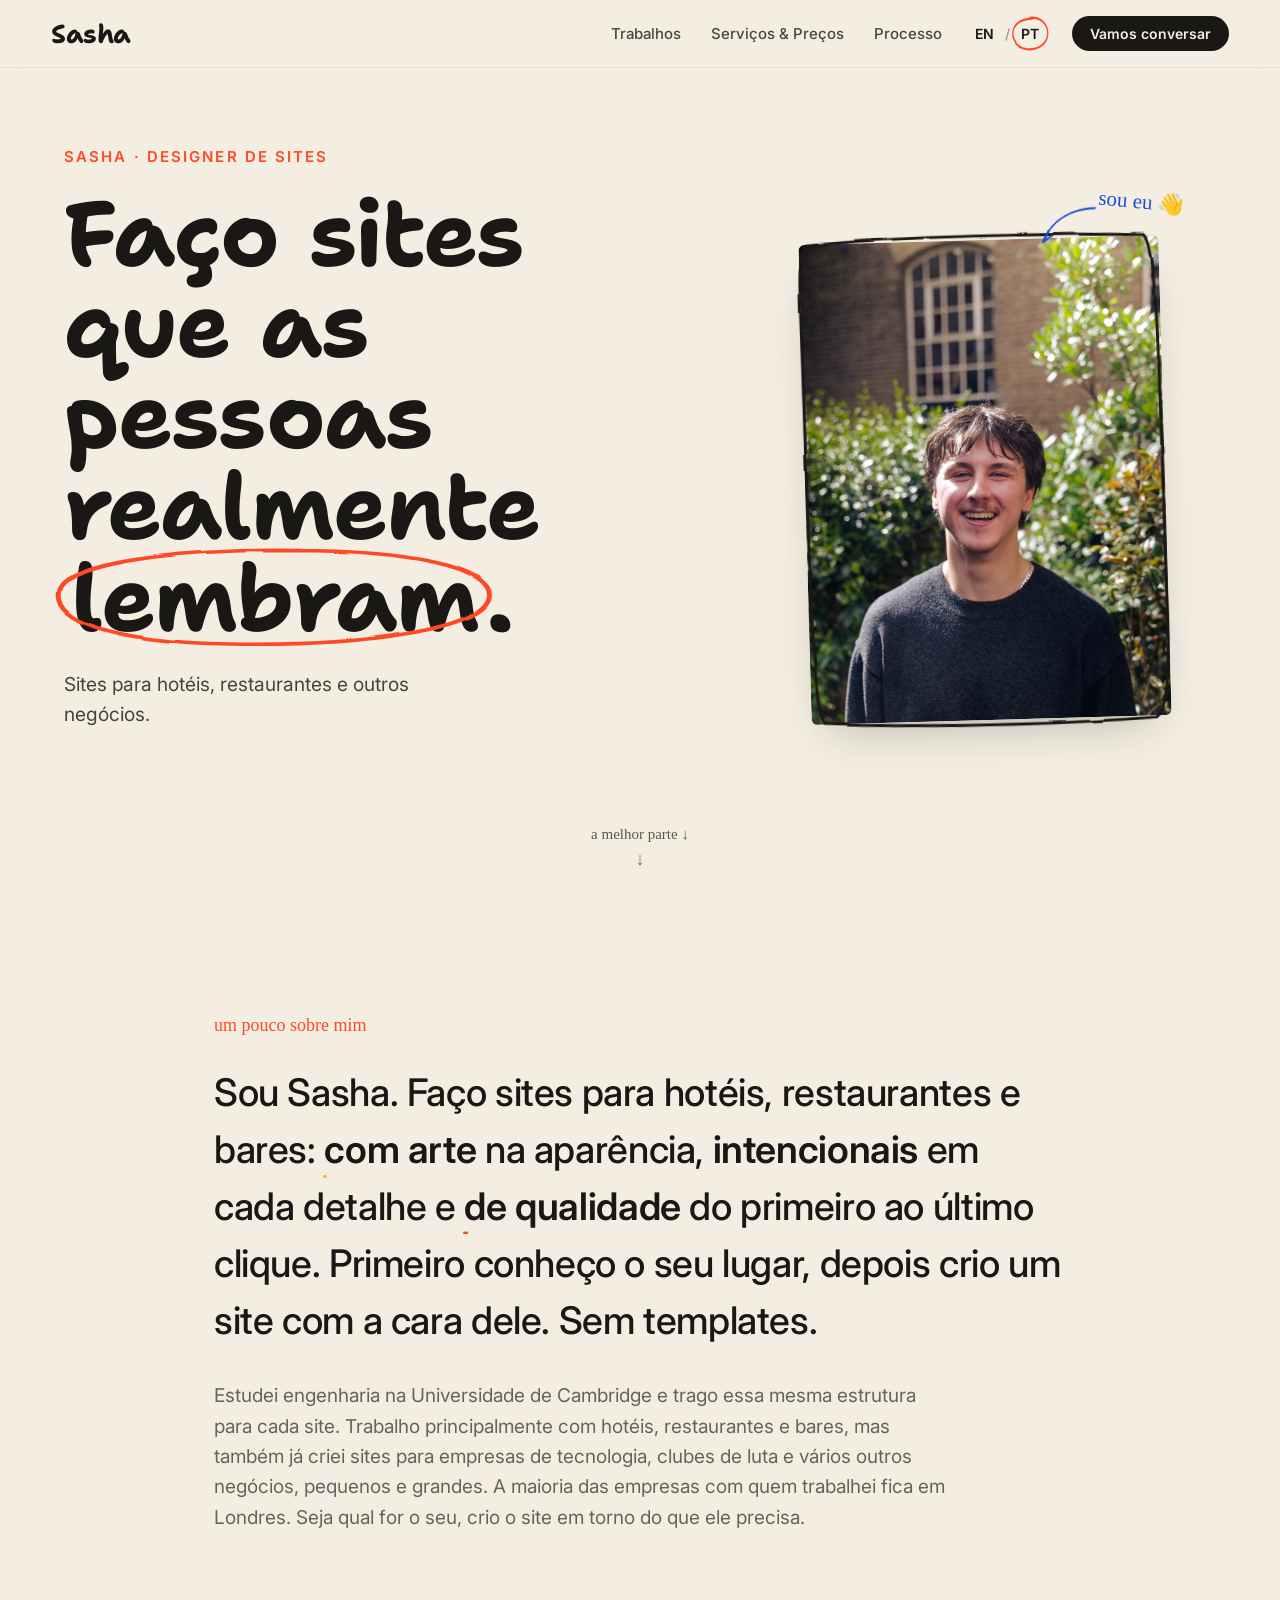
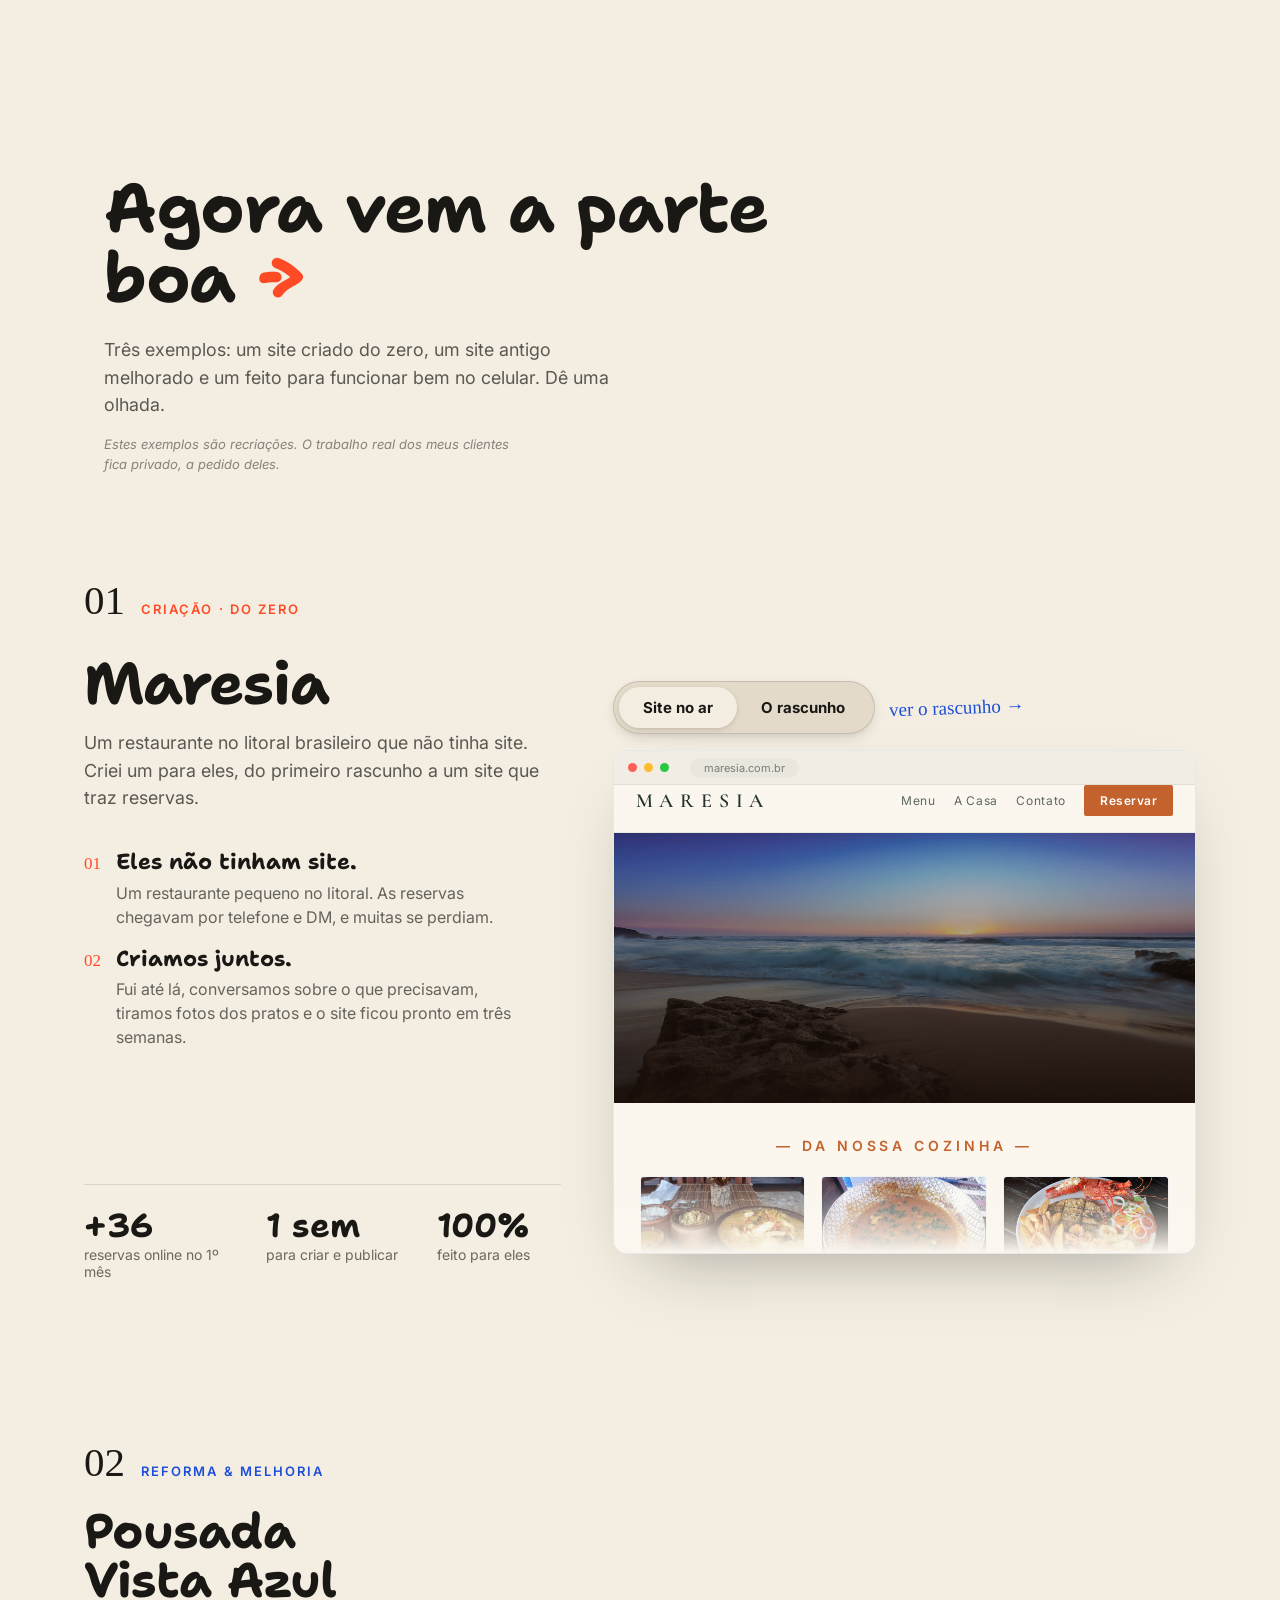
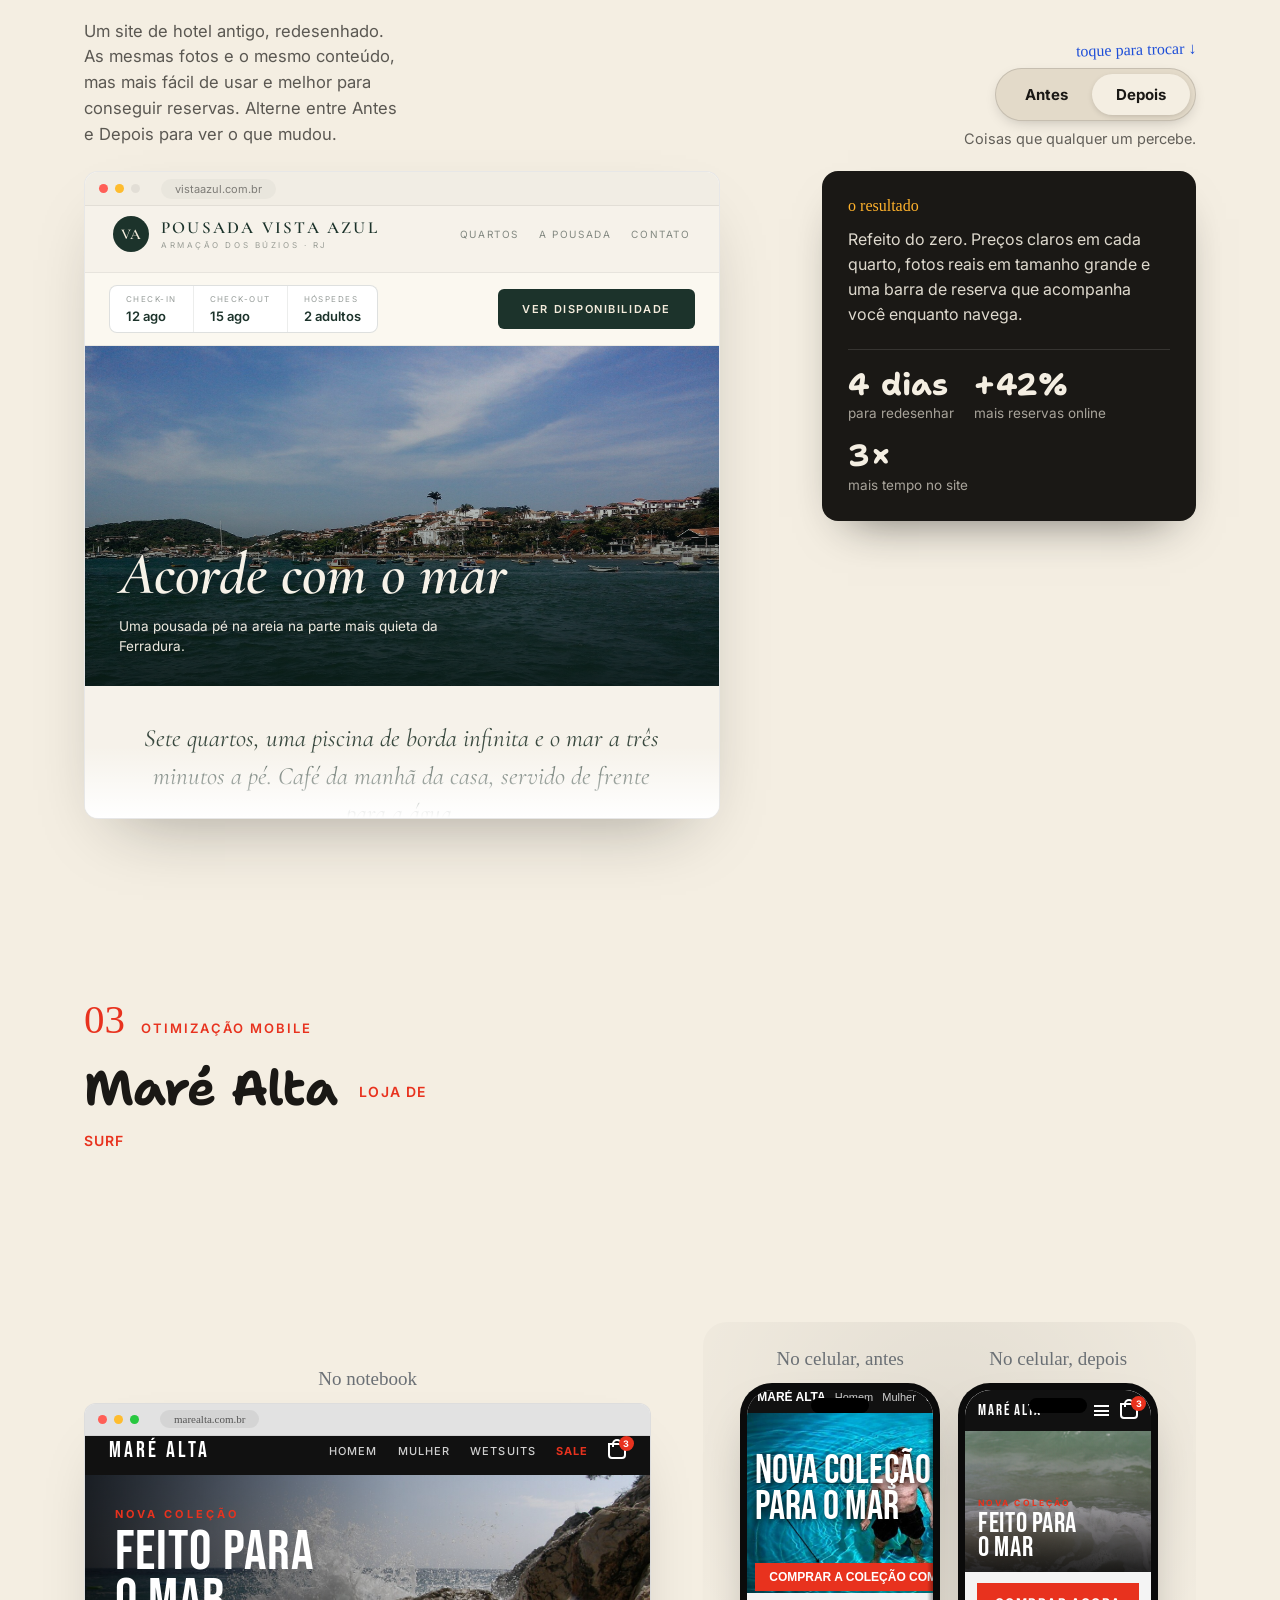
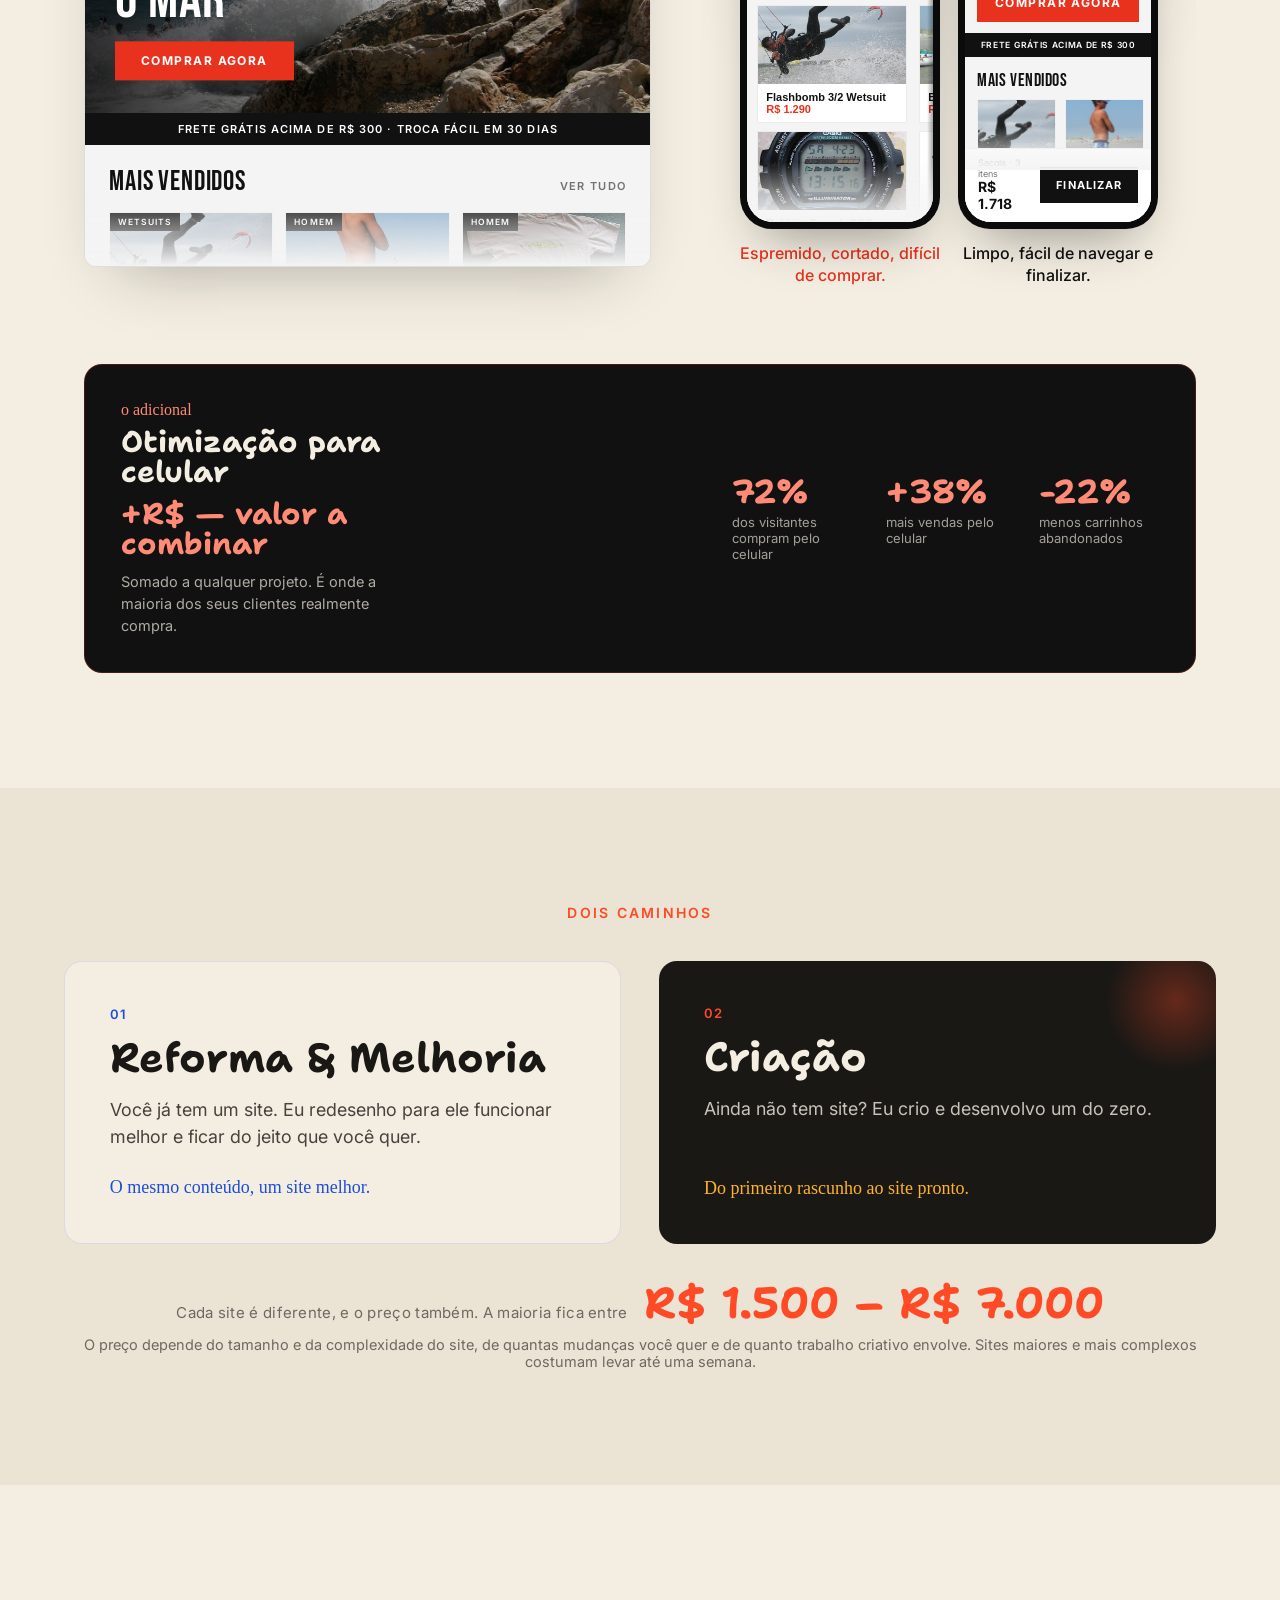
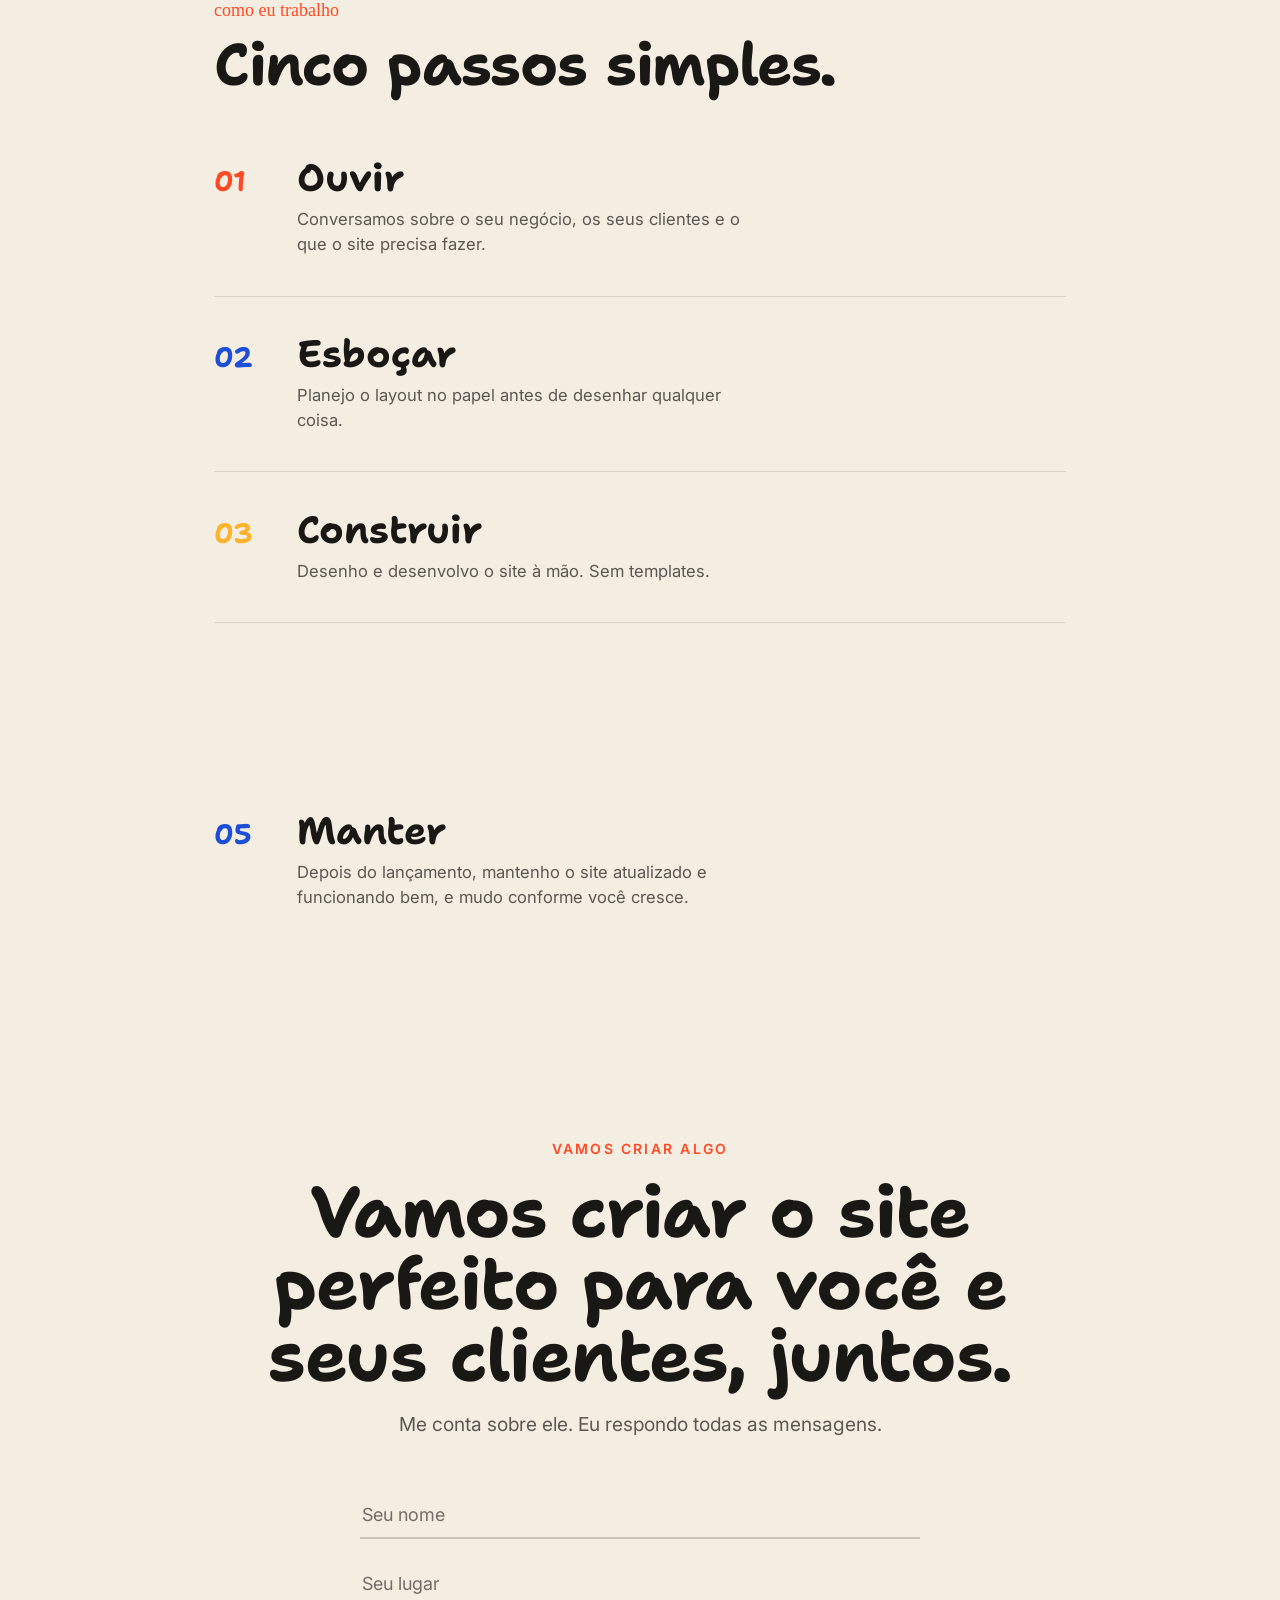
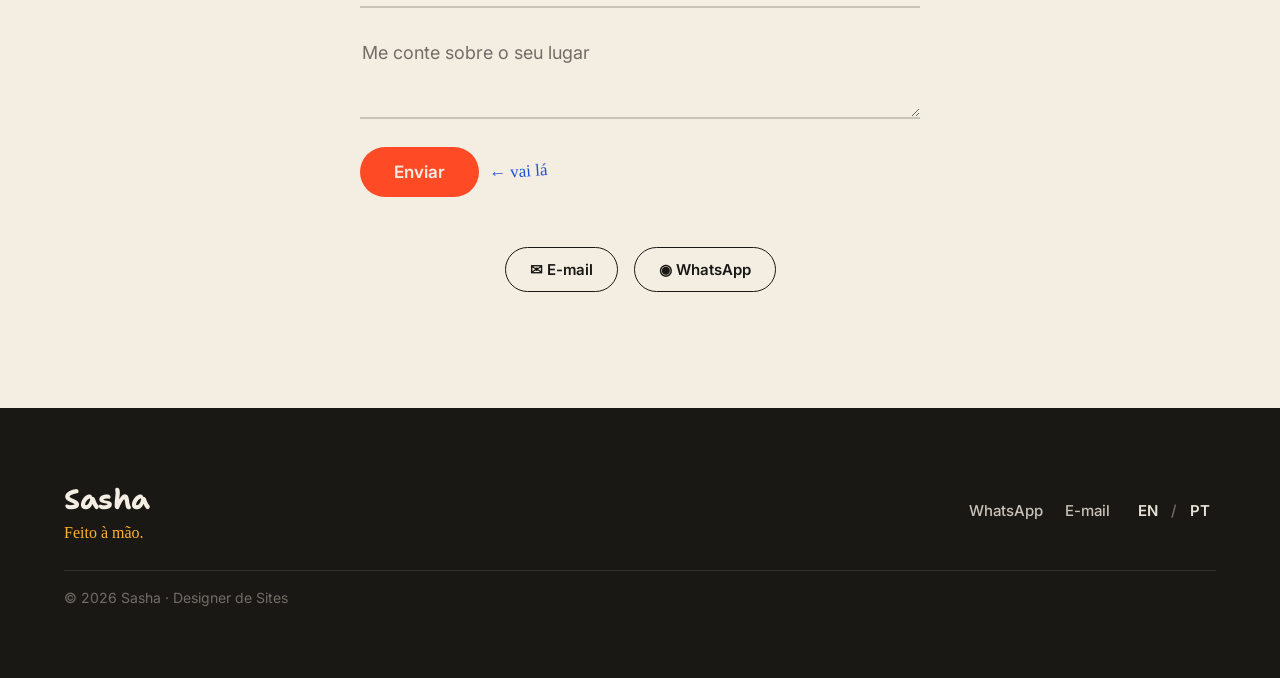
==== site/index.html @ b297043a "Add the scroll-cue pill + nudge to the surf (Maré Alta) example The first two case studies signal "t" ====
<!DOCTYPE html>
<html lang="pt">
<head>
<meta charset="utf-8">
<meta name="viewport" content="width=device-width, initial-scale=1">
<title>Sasha — Designer de Sites</title>
<meta name="description" content="Sasha builds memorable, handcrafted websites for hotels, restaurants, bars and other businesses. Bilingual EN / PT-BR.">
<meta property="og:title" content="Sasha — Website Designer">
<meta property="og:description" content="Memorable, handcrafted websites for hotels, restaurants and bars.">
<meta property="og:type" content="website">
<meta name="theme-color" content="#F4EEE2">
<link rel="icon" href="favicon.svg" type="image/svg+xml">
<link rel="preconnect" href="https://fonts.googleapis.com">
<link rel="preconnect" href="https://fonts.gstatic.com" crossorigin="">
<link href="https://fonts.googleapis.com/css2?family=Shantell+Sans:ital,wght@0,300..800;1,300..800&amp;family=Permanent+Marker&amp;family=Cormorant+Garamond:ital,wght@0,400;0,500;0,600;0,700;1,400;1,600&amp;family=Bebas+Neue&amp;family=Inter:wght@400;500;600;700&amp;display=swap" rel="stylesheet">
<link href="https://api.fontshare.com/v2/css?f[]=general-sans@400,500,600,700&amp;display=swap" rel="stylesheet">
<link rel="stylesheet" href="assets/css/style.css">
<!-- If JS is unavailable, reveal-on-scroll elements would stay invisible; show them. -->
<noscript><style>[data-reveal],[data-areveal]{opacity:1 !important;transform:none !important}</style></noscript>
</head>
<body>

<!-- Marker-texture SVG filters used by the hand-drawn ink strokes -->
<svg width="0" height="0" style="position:absolute;pointer-events:none" aria-hidden="true"><defs>
  <filter id="marker" x="-20%" y="-20%" width="140%" height="140%"><feTurbulence type="fractalNoise" baseFrequency="0.018 0.03" numOctaves="2" seed="7" result="n"></feTurbulence><feDisplacementMap in="SourceGraphic" in2="n" scale="3.2" xChannelSelector="R" yChannelSelector="G"></feDisplacementMap></filter>
  <filter id="marker2" x="-30%" y="-30%" width="160%" height="160%"><feTurbulence type="fractalNoise" baseFrequency="0.03 0.05" numOctaves="2" seed="3" result="n"></feTurbulence><feDisplacementMap in="SourceGraphic" in2="n" scale="2.2"></feDisplacementMap></filter>
</defs></svg>

<!-- Cursor ink-trail layer (desktop, fine pointer only) -->
<div id="trail" aria-hidden="true" style="position:fixed;inset:0;pointer-events:none;z-index:60;overflow:hidden"></div>

<nav style="position:fixed;top:0;left:0;right:0;z-index:50;display:flex;align-items:center;justify-content:space-between;gap:18px;padding:16px clamp(18px,4vw,52px);background:rgba(244,238,226,0.72);backdrop-filter:blur(10px);-webkit-backdrop-filter:blur(10px);border-bottom:1px solid #1a18150f">
  <a href="#top" style="font-family:'Shantell Sans',cursive;font-weight:700;font-size:26px;color:#1A1815;text-decoration:none;letter-spacing:-.5px">Sasha</a>
  <div style="display:flex;align-items:center;gap:clamp(14px,2.4vw,30px)">
    <a href="#work" data-navlink data-i18n="nav.work" style="font-family:'General Sans','Inter',sans-serif;font-weight:500;font-size:15px;color:#1A1815;text-decoration:none;opacity:.78;display:none">Trabalhos</a>
    <a href="#services" data-navlink data-i18n="nav.services" style="font-family:'General Sans','Inter',sans-serif;font-weight:500;font-size:15px;color:#1A1815;text-decoration:none;opacity:.78;display:none">Serviços &amp; Preços</a>
    <a href="#process" data-navlink data-i18n="nav.process" style="font-family:'General Sans','Inter',sans-serif;font-weight:500;font-size:15px;color:#1A1815;text-decoration:none;opacity:.78;display:none">Processo</a>
    <div style="display:flex;align-items:center;gap:8px;font-family:'General Sans','Inter',sans-serif;font-weight:600;font-size:14px">
      <button type="button" data-lang="en" aria-label="Switch to English" style="position:relative;background:none;border:none;cursor:pointer;padding:4px 3px;color:#1A1815;font:inherit;opacity:1">EN<svg data-langcircle viewBox="0 0 70 42" preserveAspectRatio="none" hidden style="position:absolute;left:-8px;top:-7px;width:calc(100% + 16px);height:calc(100% + 14px);overflow:visible;pointer-events:none"><path d="M 35 4 C 57 3, 67 13, 66 22 C 65 33, 47 39, 30 38 C 13 37, 4 29, 5 20 C 6 11, 20 5, 39 5" fill="none" stroke="#FF4A26" stroke-width="2.3" stroke-linecap="round" style="filter:url(#marker2)"></path></svg></button>
      <span style="opacity:.32">/</span>
      <button type="button" data-lang="pt" aria-label="Mudar para Português" style="position:relative;background:none;border:none;cursor:pointer;padding:4px 3px;color:#1A1815;font:inherit">PT<svg data-langcircle viewBox="0 0 70 42" preserveAspectRatio="none" style="position:absolute;left:-8px;top:-7px;width:calc(100% + 16px);height:calc(100% + 14px);overflow:visible;pointer-events:none"><path d="M 35 4 C 57 3, 67 13, 66 22 C 65 33, 47 39, 30 38 C 13 37, 4 29, 5 20 C 6 11, 20 5, 39 5" fill="none" stroke="#FF4A26" stroke-width="2.3" stroke-linecap="round" style="filter:url(#marker2)"></path></svg></button>
    </div>
    <a href="#contact" data-i18n="nav.cta" style="font-family:'General Sans','Inter',sans-serif;font-weight:600;font-size:14px;color:#F4EEE2;background:#1A1815;text-decoration:none;padding:9px 18px;border-radius:30px;white-space:nowrap">Vamos conversar</a>
  </div>
</nav>

<div id="top" style="position:relative;background:#F4EEE2;overflow-x:hidden;color:#1A1815">

  <!-- ===== HERO ===== -->
  <section style="position:relative;z-index:1;min-height:100vh;display:flex;align-items:center;padding:120px clamp(20px,5vw,72px) 60px;max-width:1280px;margin:0 auto">
    <div data-herogrid style="display:grid;grid-template-columns:1.15fr 0.85fr;gap:clamp(28px,5vw,72px);align-items:center;width:100%">
      <div>
        <p data-reveal style="opacity:0;transform:translateY(26px);font-family:'General Sans','Inter',sans-serif;font-weight:600;font-size:15px;letter-spacing:.14em;text-transform:uppercase;color:#FF4A26;margin:0 0 22px">Sasha · <span data-i18n="role">Designer de Sites</span></p>
        <h1 style="font-family:'Shantell Sans',cursive;font-weight:700;font-size:clamp(42px,7.2vw,104px);line-height:0.99;letter-spacing:-.02em;margin:0;text-wrap:balance">
          <span data-reveal data-i18n="headlines.1.pre" style="opacity:0;transform:translateY(26px);display:inline">Faço sites que as pessoas realmente </span><span data-reveal style="opacity:0;transform:translateY(26px);position:relative;display:inline-block;white-space:nowrap;padding:0 .08em"><span data-i18n="headlines.1.emph">lembram</span><svg viewBox="0 0 320 110" preserveAspectRatio="none" data-ink style="position:absolute;left:-6%;top:-14%;width:112%;height:128%;overflow:visible;pointer-events:none"><path d="M 160 10 C 250 8, 308 26, 305 54 C 302 84, 220 100, 130 98 C 44 96, 10 74, 14 48 C 18 22, 92 8, 178 10" fill="none" stroke="#FF4A26" stroke-width="3.4" stroke-linecap="round" style="filter:url(#marker)"></path></svg></span><span data-reveal data-i18n="headlines.1.post" style="opacity:0;transform:translateY(26px);display:inline">.</span>
        </h1>
        <p data-reveal data-i18n="heroSub" style="opacity:0;transform:translateY(26px);font-family:'General Sans','Inter',sans-serif;font-weight:400;font-size:clamp(18px,1.5vw,22px);line-height:1.55;color:#1A1815cc;max-width:30ch;margin:26px 0 36px">Sites para hotéis, restaurantes e outros negócios.</p>
        <div data-reveal style="opacity:0;transform:translateY(26px);display:flex;align-items:center;gap:20px;flex-wrap:wrap">
          <a href="#work" data-i18n="heroCta" style="font-family:'General Sans','Inter',sans-serif;font-weight:600;font-size:16px;color:#F4EEE2;background:#FF4A26;text-decoration:none;padding:14px 26px;border-radius:32px">Ver os trabalhos</a>
          <a href="#about" data-i18n="heroCta2" style="font-family:'General Sans','Inter',sans-serif;font-weight:500;font-size:16px;color:#1A1815;text-decoration:none;opacity:.7">Me conheça antes</a>
        </div>
      </div>

      <div data-reveal style="opacity:0;transform:translateY(26px);position:relative;justify-self:center">
        <div style="position:relative;width:min(360px,72vw);transform:rotate(-1.6deg)">
          <div style="position:relative;aspect-ratio:3/4;border-radius:6px;overflow:hidden;background:#EBE3D4;box-shadow:0 22px 50px -22px #1a181555">
            <img src="assets/img/maks-final.jpg" alt="Sasha, freelance website creator, smiling outdoors" loading="lazy" style="width:100%;height:100%;object-fit:cover;object-position:50% 18%;display:block">
          </div>
          <svg viewBox="0 0 400 540" preserveAspectRatio="none" data-ink style="position:absolute;left:-3.5%;top:-3%;width:107%;height:106%;overflow:visible;pointer-events:none"><path d="M 22 16 C 120 8, 280 10, 372 14 C 388 30, 384 220, 386 410 C 387 500, 380 520, 372 526 C 260 532, 120 530, 26 524 C 14 510, 16 300, 14 110 C 13 44, 14 26, 22 16" fill="none" stroke="#1A1815" stroke-width="3" stroke-linecap="round" style="filter:url(#marker)"></path></svg>
          <div style="position:absolute;top:-46px;right:-26px;transform:rotate(7deg)">
            <span style="font-family:'Permanent Marker',cursive;font-size:21px;color:#1D4ED8"><span data-i18n="meNote">sou eu</span> 👋</span>
            <svg viewBox="0 0 90 80" data-ink style="position:absolute;left:-58px;top:18px;width:64px;height:58px;overflow:visible;pointer-events:none"><path d="M 78 6 C 50 10, 20 24, 10 60" fill="none" stroke="#1D4ED8" stroke-width="2.6" stroke-linecap="round" style="filter:url(#marker)"></path><path d="M 10 60 L 22 50 M 10 60 L 16 44" fill="none" stroke="#1D4ED8" stroke-width="2.6" stroke-linecap="round" style="filter:url(#marker)"></path></svg>
          </div>
        </div>
      </div>
    </div>

    <a href="#about" style="position:absolute;bottom:30px;left:50%;transform:translateX(-50%);text-decoration:none;display:flex;flex-direction:column;align-items:center;gap:6px;color:#1A1815">
      <span style="font-family:'Permanent Marker',cursive;font-size:15px;opacity:.7"><span data-i18n="scrollCue">a melhor parte</span> ↓</span>
      <span style="animation:floatcue 1.8s ease-in-out infinite;font-size:18px;opacity:.6">↓</span>
    </a>
  </section>

  <!-- ===== ABOUT ===== -->
  <section id="about" style="position:relative;z-index:1;padding:clamp(60px,9vw,130px) clamp(20px,5vw,72px);max-width:980px;margin:0 auto">
    <p data-reveal data-i18n="aboutKicker" style="opacity:0;transform:translateY(26px);font-family:'Permanent Marker',cursive;font-size:18px;color:#FF4A26;margin:0 0 28px;transform:rotate(-1.5deg)">um pouco sobre mim</p>
    <p data-reveal style="opacity: 0; transform: translateY(26px); font-family: 'General Sans','Inter',sans-serif; font-weight: 500; font-size: clamp(23px,3.1vw,38px); line-height: 1.5; letter-spacing: -.01em; margin: 0; text-wrap: pretty"><span data-i18n="about.lead">Sou Sasha. Faço sites para hotéis, restaurantes e bares: </span><span style="position:relative;white-space:nowrap;font-weight:600"><span data-i18n="about.w1">com arte</span><svg viewBox="0 0 200 26" preserveAspectRatio="none" data-ink style="position:absolute;left:-2%;bottom:-0.32em;width:104%;height:0.42em;overflow:visible;pointer-events:none"><path d="M5 14 C 55 6, 130 20, 196 10" fill="none" stroke="#FFB22C" stroke-width="5" stroke-linecap="round" style="filter:url(#marker)"></path></svg></span><span data-i18n="about.mid1"> na aparência, </span><span style="position:relative;white-space:nowrap;font-weight:600"><span data-i18n="about.w2">intencionais</span><svg viewBox="0 0 220 26" preserveAspectRatio="none" data-ink style="position:absolute;left:-2%;bottom:-0.32em;width:104%;height:0.42em;overflow:visible;pointer-events:none"><path d="M5 12 C 60 20, 150 5, 216 14" fill="none" stroke="#1D4ED8" stroke-width="4.5" stroke-linecap="round" style="filter:url(#marker)"></path></svg></span><span data-i18n="about.mid2"> em cada detalhe e </span><span style="position:relative;white-space:nowrap;font-weight:600"><span data-i18n="about.w3">de qualidade</span><svg viewBox="0 0 200 26" preserveAspectRatio="none" data-ink style="position:absolute;left:-2%;bottom:-0.32em;width:104%;height:0.42em;overflow:visible;pointer-events:none"><path d="M5 13 C 50 7, 135 19, 196 11" fill="none" stroke="#FF4A26" stroke-width="4.8" stroke-linecap="round" style="filter:url(#marker)"></path></svg></span><span data-i18n="about.tail"> do primeiro ao último clique. Primeiro conheço o seu lugar, depois crio um site com a cara dele. Sem templates.</span></p>
    <p data-reveal data-i18n="about.p2" style="opacity:0;transform:translateY(26px);font-family:'General Sans','Inter',sans-serif;font-weight:400;font-size:clamp(16px,1.5vw,19px);line-height:1.6;color:#1A1815a6;margin:clamp(22px,3vw,32px) 0 0;max-width:62ch">Estudei engenharia na Universidade de Cambridge e trago essa mesma estrutura para cada site. Trabalho principalmente com hotéis, restaurantes e bares, mas também já criei sites para empresas de tecnologia, clubes de luta e vários outros negócios, pequenos e grandes. A maioria das empresas com quem trabalhei fica em Londres. Seja qual for o seu, crio o site em torno do que ele precisa.</p>
  </section>

  <!-- ===== TRANSFORMATION ===== -->
  <section id="work" style="position:relative;z-index:1;padding:clamp(40px,7vw,90px) clamp(20px,5vw,72px) clamp(40px,6vw,70px);max-width:1200px;margin:0 auto">
    <div style="max-width:760px">
      <p data-reveal data-i18n="transKicker" style="opacity:0;transform:translateY(26px);font-family:'General Sans','Inter',sans-serif;font-weight:600;font-size:14px;letter-spacing:.16em;text-transform:uppercase;color:#FF4A26;margin:0 0 18px">a transformação</p>
      <h2 data-reveal style="opacity:0;transform:translateY(26px);font-family:'Shantell Sans',cursive;font-weight:700;font-size:clamp(34px,5.4vw,72px);line-height:1.02;letter-spacing:-.02em;margin:0"><span data-i18n="transIntro">Agora vem a parte boa</span> <span style="display:inline-block;transform:rotate(-3deg);color:#FF4A26">→</span></h2>
      <p data-reveal data-i18n="transBody" style="opacity:0;transform:translateY(26px);font-family:'General Sans','Inter',sans-serif;font-size:clamp(17px,1.4vw,20px);line-height:1.55;color:#1A1815b3;margin:22px 0 0;max-width:48ch">Três exemplos: um site criado do zero, um site antigo melhorado e um feito para funcionar bem no celular. Dê uma olhada.</p>
      <p data-reveal data-i18n="transNote" style="opacity:0;transform:translateY(26px);font-family:'General Sans','Inter',sans-serif;font-size:13px;line-height:1.5;color:#1A181580;margin:16px 0 0;max-width:52ch;font-style:italic">Estes exemplos são recriações. O trabalho real dos meus clientes fica privado, a pedido deles.</p>
    </div>
  </section>

  <!-- ============ CREATION CASE STUDY — Maresia ============ -->
  <section style="position:relative;z-index:1;padding:clamp(18px,3vw,36px) clamp(20px,5vw,72px) clamp(56px,8vw,110px);max-width:1240px;margin:0 auto">
    <div data-reveal style="opacity:0;transform:translateY(26px);display:flex;align-items:baseline;gap:16px;flex-wrap:wrap;margin-bottom:clamp(20px,3vw,34px)">
      <span style="font-family:'Permanent Marker',cursive;font-size:clamp(26px,3.2vw,44px);color:#1A1815;line-height:1">01</span>
      <span data-i18n="rest.service" style="font-family:'General Sans','Inter',sans-serif;font-weight:600;font-size:13px;letter-spacing:.16em;text-transform:uppercase;color:#FF4A26">Criação · do zero</span>
    </div>
    <div data-casegrid style="display:grid;grid-template-columns:0.9fr 1.1fr;gap:clamp(28px,4vw,60px);align-items:center">
      <div>
        <h3 data-reveal style="opacity:0;transform:translateY(26px);font-family:'Shantell Sans',cursive;font-weight:700;font-size:clamp(38px,4.6vw,64px);line-height:.98;letter-spacing:-.02em;margin:0">Maresia</h3>
        <p data-reveal data-i18n="rest.lead" style="opacity:0;transform:translateY(26px);font-family:'General Sans','Inter',sans-serif;font-size:clamp(17px,1.4vw,20px);line-height:1.55;color:#1A1815b3;margin:16px 0 0;max-width:42ch">Um restaurante no litoral brasileiro que não tinha site. Criei um para eles, do primeiro rascunho a um site que traz reservas.</p>
        <div style="margin-top:clamp(26px,3vw,38px);display:flex;flex-direction:column;gap:18px">
          <div data-reveal data-idx="0" style="opacity:0;transform:translateY(18px);display:flex;gap:15px;align-items:baseline">
            <span style="font-family:'Permanent Marker',cursive;font-size:17px;color:#FF4A26;flex:none">01</span>
            <div><h4 data-i18n="rest.story.0.t" style="font-family:'Shantell Sans',cursive;font-weight:700;font-size:clamp(19px,1.7vw,25px);margin:0;line-height:1.12">Eles não tinham site.</h4><p data-i18n="rest.story.0.d" style="font-family:'General Sans','Inter',sans-serif;font-size:16px;line-height:1.5;color:#1A1815a6;margin:6px 0 0;max-width:40ch">Um restaurante pequeno no litoral. As reservas chegavam por telefone e DM, e muitas se perdiam.</p></div>
          </div>
          <div data-reveal data-idx="1" style="opacity:0;transform:translateY(18px);display:flex;gap:15px;align-items:baseline">
            <span style="font-family:'Permanent Marker',cursive;font-size:17px;color:#FF4A26;flex:none">02</span>
            <div><h4 data-i18n="rest.story.1.t" style="font-family:'Shantell Sans',cursive;font-weight:700;font-size:clamp(19px,1.7vw,25px);margin:0;line-height:1.12">Criamos juntos.</h4><p data-i18n="rest.story.1.d" style="font-family:'General Sans','Inter',sans-serif;font-size:16px;line-height:1.5;color:#1A1815a6;margin:6px 0 0;max-width:40ch">Fui até lá, conversamos sobre o que precisavam, tiramos fotos dos pratos e o site ficou pronto em três semanas.</p></div>
          </div>
          <div data-reveal data-idx="2" style="opacity:0;transform:translateY(18px);display:flex;gap:15px;align-items:baseline">
            <span style="font-family:'Permanent Marker',cursive;font-size:17px;color:#FF4A26;flex:none">03</span>
            <div><h4 data-i18n="rest.story.2.t" style="font-family:'Shantell Sans',cursive;font-weight:700;font-size:clamp(19px,1.7vw,25px);margin:0;line-height:1.12">Agora traz reservas.</h4><p data-i18n="rest.story.2.d" style="font-family:'General Sans','Inter',sans-serif;font-size:16px;line-height:1.5;color:#1A1815a6;margin:6px 0 0;max-width:40ch">As pessoas reservam online antes de o restaurante abrir, e os fins de semana enchem cedo.</p></div>
          </div>
        </div>
        <div style="margin-top:clamp(26px,3vw,40px);display:flex;gap:clamp(22px,3vw,44px);flex-wrap:wrap;border-top:1px solid #1a18151f;padding-top:24px">
          <div><div data-i18n="rest.stats.0.n" style="font-family:'Shantell Sans',cursive;font-weight:700;font-size:clamp(26px,2.6vw,40px);color:#1A1815;line-height:1">+36</div><div data-i18n="rest.stats.0.l" style="font-family:'General Sans','Inter',sans-serif;font-size:14px;color:#1A1815a0;margin-top:4px;max-width:16ch">reservas online no 1º mês</div></div>
          <div><div data-i18n="rest.stats.1.n" style="font-family:'Shantell Sans',cursive;font-weight:700;font-size:clamp(26px,2.6vw,40px);color:#1A1815;line-height:1">1 sem</div><div data-i18n="rest.stats.1.l" style="font-family:'General Sans','Inter',sans-serif;font-size:14px;color:#1A1815a0;margin-top:4px;max-width:16ch">para criar e publicar</div></div>
          <div><div data-i18n="rest.stats.2.n" style="font-family:'Shantell Sans',cursive;font-weight:700;font-size:clamp(26px,2.6vw,40px);color:#1A1815;line-height:1">100%</div><div data-i18n="rest.stats.2.l" style="font-family:'General Sans','Inter',sans-serif;font-size:14px;color:#1A1815a0;margin-top:4px;max-width:16ch">feito para eles</div></div>
        </div>
      </div>

      <div data-reveal style="opacity:0;transform:translateY(26px);position:relative">
        <div data-peek="rest" style="display:flex;align-items:center;gap:14px;margin-bottom:16px;flex-wrap:wrap">
          <div style="display:inline-flex;background:#e3dac9;border:1.5px solid #1a181524;border-radius:30px;padding:5px;font-family:'General Sans','Inter',sans-serif;font-weight:700;font-size:15px;color:#1A1815;box-shadow:0 5px 16px -7px #1a181555">
            <button type="button" data-view-btn="rest" data-view-value="site" style="position:relative;z-index:1;border:none;cursor:pointer;background:none;font:inherit;color:#1A1815;padding:11px 24px;border-radius:26px"><span data-pill style="position:absolute;inset:0;background:#F4EEE2;border-radius:26px;box-shadow:0 2px 6px -2px #1a181540;z-index:-1"></span><span data-i18n="rest.vSite">Site no ar</span></button>
            <button type="button" data-view-btn="rest" data-view-value="sketch" style="position:relative;z-index:1;border:none;cursor:pointer;background:none;font:inherit;color:#1A1815;padding:11px 24px;border-radius:26px"><span data-pill hidden style="position:absolute;inset:0;background:#F4EEE2;border-radius:26px;box-shadow:0 2px 6px -2px #1a181540;z-index:-1"></span><span data-i18n="rest.vSketch">O rascunho</span></button>
          </div>
          <span data-i18n="rest.tryIt" style="font-family:'Permanent Marker',cursive;font-size:19px;color:#1D4ED8;transform:rotate(-2deg)">ver o rascunho →</span>
        </div>

        <div style="position:relative;border-radius:14px;overflow:hidden;box-shadow:0 30px 70px -34px #1a181566;border:1px solid #1a18151a;background:#fff">
          <div style="height:34px;background:#f1ede4;border-bottom:1px solid #00000010;display:flex;align-items:center;gap:7px;padding:0 14px;flex:none"><span style="width:9px;height:9px;border-radius:50%;background:#ff5f57"></span><span style="width:9px;height:9px;border-radius:50%;background:#febc2e"></span><span style="width:9px;height:9px;border-radius:50%;background:#28c840"></span><span style="margin-left:14px;font-family:'General Sans','Inter',sans-serif;font-size:11px;color:#0007;background:#00000008;padding:3px 14px;border-radius:20px">maresia.com.br</span></div>
          <div aria-hidden="true" style="position:absolute;left:0;right:0;bottom:0;height:72px;background:linear-gradient(0deg,#fbf7ef,rgba(251,247,239,0));pointer-events:none;z-index:3"></div>
          <div data-scrollcue style="position:absolute;bottom:12px;left:50%;transform:translateX(-50%);z-index:4;pointer-events:none;background:#1A1815;color:#F4EEE2;font-family:'General Sans','Inter',sans-serif;font-weight:600;font-size:13px;letter-spacing:.02em;padding:7px 15px;border-radius:20px;box-shadow:0 6px 16px -6px #1a1815aa;animation:floatcue 1.8s ease-in-out infinite"><span data-i18n="ui.scroll">role para explorar</span> ↕</div>
          <div data-nudge data-scrollframe style="height:clamp(420px,52vh,560px);overflow-y:auto;overflow-x:hidden;touch-action:pan-y;background:#fbf7ef;-webkit-overflow-scrolling:touch">

            <div data-view-panel="rest" data-view-value="site">
            <div style="font-family:'Cormorant Garamond',Georgia,serif;color:#23342f">
              <div style="display:flex;align-items:center;justify-content:space-between;padding:16px 22px;border-bottom:1px solid #23342f14">
                <span style="font-weight:600;font-size:20px;letter-spacing:.34em">MARESIA</span>
                <div style="display:flex;align-items:center;gap:18px;font-family:'General Sans','Inter',sans-serif;font-size:12px;letter-spacing:.06em;color:#23342fbb"><span>Menu</span><span>A Casa</span><span>Contato</span><span style="font-family:'General Sans','Inter',sans-serif;font-weight:600;font-size:12px;color:#fff;background:#c4622d;padding:8px 16px;border-radius:2px;letter-spacing:.04em">Reservar</span></div>
              </div>
              <div data-kenburns style="position:relative;height:270px;background:#1a0f08 center/cover no-repeat;background-color:#2a1550;background-image:url('assets/img/sand-beach-sunset.jpg');display:flex;align-items:flex-end;padding:30px 26px">
                <div style="position:absolute;inset:0;background:linear-gradient(0deg,rgba(26,15,9,0.92) 0%,rgba(26,15,9,0.44) 50%,rgba(26,15,9,0.12) 100%)"></div>
                <div data-reveal style="opacity:0;transform:translateY(22px);position:relative;color:#fbf7ef;text-shadow:0 1px 14px rgba(0,0,0,0.5)">
                  <div style="font-family:'General Sans','Inter',sans-serif;font-size:11px;letter-spacing:.24em;margin-bottom:12px;opacity:.9">PARATY · COSTA VERDE</div>
                  <div style="font-size:clamp(40px,6vw,64px);font-weight:600;line-height:.95;font-style:italic">Do mar à mesa</div>
                  <div style="font-family:'General Sans','Inter',sans-serif;font-size:14px;margin-top:12px;opacity:.92">Frutos do mar na brasa, ao cair da tarde.</div>
                </div>
              </div>
              <div style="padding:34px 26px">
                <div style="text-align:center;font-size:14px;letter-spacing:.28em;text-transform:uppercase;color:#c4622d;font-family:'General Sans','Inter',sans-serif;font-weight:600">— Da nossa cozinha —</div>
                <div data-dishgrid style="display:grid;grid-template-columns:1fr 1fr 1fr;gap:16px;margin-top:22px">
                  <div style="background:#fff;border:1px solid #23342f12;border-radius:4px;overflow:hidden;transition:transform .3s ease, box-shadow .3s ease" data-hover="transform:translateY(-5px);box-shadow:0 16px 32px -18px #1a181559">
                    <img src="assets/img/moqueca-frutos-do-mar.jpg" alt="" loading="lazy" style="width:100%;height:104px;object-fit:cover;display:block">
                    <div style="padding:14px">
                      <div style="display:flex;justify-content:space-between;align-items:baseline;gap:8px"><span style="font-weight:600;font-size:19px">Moqueca de Camarão</span><span style="font-weight:600;font-size:16px;color:#c4622d">R$ 128</span></div>
                      <div style="font-family:'General Sans','Inter',sans-serif;font-size:12px;color:#23342f99;margin-top:6px;line-height:1.45">Leite de coco, dendê, pirão da casa.</div>
                    </div>
                  </div>
                  <div style="background:#fff;border:1px solid #23342f12;border-radius:4px;overflow:hidden;transition:transform .3s ease, box-shadow .3s ease" data-hover="transform:translateY(-5px);box-shadow:0 16px 32px -18px #1a181559">
                    <img src="assets/img/moqueca-cacao.jpg" alt="" loading="lazy" style="width:100%;height:104px;object-fit:cover;display:block">
                    <div style="padding:14px">
                      <div style="display:flex;justify-content:space-between;align-items:baseline;gap:8px"><span style="font-weight:600;font-size:19px">Peixe na Telha</span><span style="font-weight:600;font-size:16px;color:#c4622d">R$ 96</span></div>
                      <div style="font-family:'General Sans','Inter',sans-serif;font-size:12px;color:#23342f99;margin-top:6px;line-height:1.45">Pescado do dia, ervas, limão siciliano.</div>
                    </div>
                  </div>
                  <div style="background:#fff;border:1px solid #23342f12;border-radius:4px;overflow:hidden;transition:transform .3s ease, box-shadow .3s ease" data-hover="transform:translateY(-5px);box-shadow:0 16px 32px -18px #1a181559">
                    <img src="assets/img/seafood-plate.jpg" alt="" loading="lazy" style="width:100%;height:104px;object-fit:cover;display:block">
                    <div style="padding:14px">
                      <div style="display:flex;justify-content:space-between;align-items:baseline;gap:8px"><span style="font-weight:600;font-size:19px">Frutos do Mar</span><span style="font-weight:600;font-size:16px;color:#c4622d">R$ 148</span></div>
                      <div style="font-family:'General Sans','Inter',sans-serif;font-size:12px;color:#23342f99;margin-top:6px;line-height:1.45">Do dia, na brasa, para dividir.</div>
                    </div>
                  </div>
                </div>
              </div>
              <div data-expgrid style="display:grid;grid-template-columns:1fr 1fr;align-items:stretch">
                <img src="assets/img/sand-beach-sunset.jpg" alt="" loading="lazy" style="width:100%;height:100%;min-height:200px;object-fit:cover;display:block">
                <div style="background:#23342f;color:#f2ede1;padding:34px 28px;display:flex;flex-direction:column;justify-content:center">
                  <div style="font-size:clamp(26px,3.2vw,34px);font-weight:600;font-style:italic;line-height:1.05">Onde o mar encontra a mesa</div>
                  <div style="font-family:'General Sans','Inter',sans-serif;font-size:14px;line-height:1.65;margin-top:16px;color:#f2ede1cc;max-width:36ch">No alto da orla, à luz de velas. Cada prato começa no barco da manhã e termina no seu ao anoitecer.</div>
                </div>
              </div>
              <div style="display:grid;grid-template-columns:1fr 1fr 1fr 1fr;gap:2px">
                <img src="assets/img/praia-manguinhos.jpg" alt="" loading="lazy" style="height:110px;width:100%;object-fit:cover;display:block"><img src="assets/img/orla-bardot.jpg" alt="" loading="lazy" style="height:110px;width:100%;object-fit:cover;display:block"><img src="assets/img/sand-beach-sunset.jpg" alt="" loading="lazy" style="height:110px;width:100%;object-fit:cover;display:block"><img src="assets/img/seafood-plate.jpg" alt="" loading="lazy" style="height:110px;width:100%;object-fit:cover;display:block">
              </div>
              <div style="text-align:center;padding:30px 24px 36px;background:#fbf7ef">
                <div style="font-size:22px;font-weight:600;letter-spacing:.3em">MARESIA</div>
                <div style="font-family:'General Sans','Inter',sans-serif;font-size:12px;color:#23342f99;margin-top:10px;line-height:1.7">Todos os dias · 17h – 23h30<br>Rua da Praia, 240 · Paraty/RJ</div>
                <span style="display:inline-block;margin-top:16px;font-family:'General Sans','Inter',sans-serif;font-weight:600;font-size:12px;color:#fff;background:#c4622d;padding:11px 22px;border-radius:2px;letter-spacing:.04em">Reservar pelo WhatsApp</span>
              </div>
            </div>
            </div>

            <div data-view-panel="rest" data-view-value="sketch" hidden>
            <div style="padding:22px;font-family:'Permanent Marker',cursive;color:#1A1815">
              <div style="display:flex;justify-content:space-between;align-items:center;border:2px dashed #1A181555;border-radius:6px;padding:10px 14px"><span style="letter-spacing:.2em">MARESIA</span><span style="font-size:13px;color:#1A181588">menu · reservar</span></div>
              <div style="margin-top:14px;border:2.5px dashed #1A181566;border-radius:8px;height:150px;position:relative;overflow:hidden;display:flex;align-items:center;justify-content:center"><svg viewBox="0 0 100 100" preserveAspectRatio="none" style="position:absolute;inset:0;width:100%;height:100%"><path d="M2 2 L98 98 M98 2 L2 98" stroke="#1A181530" stroke-width=".6" fill="none"/></svg><span style="color:#1A181588;font-size:15px">[ foto do mar ]</span></div>
              <div style="margin-top:8px;font-family:'General Sans','Inter',sans-serif;font-size:13px;color:#1A181577;font-style:italic">← "aqui o nome bem grande, tipo escrito à mão"</div>
              <div style="display:grid;grid-template-columns:1fr 1fr 1fr;gap:10px;margin-top:18px"><div style="height:80px;border:2px dashed #1A181555;border-radius:6px;display:flex;align-items:center;justify-content:center;font-size:12px;color:#1A181577">prato</div><div style="height:80px;border:2px dashed #1A181555;border-radius:6px;display:flex;align-items:center;justify-content:center;font-size:12px;color:#1A181577">prato</div><div style="height:80px;border:2px dashed #1A181555;border-radius:6px;display:flex;align-items:center;justify-content:center;font-size:12px;color:#1A181577">prato</div></div>
              <div style="margin-top:18px;border:2px dashed #1A181555;border-radius:6px;height:60px;display:flex;align-items:center;justify-content:center;font-size:13px;color:#1A181577">horário · endereço · whatsapp</div>
              <div data-i18n="rest.sketchNote" style="margin-top:16px;color:#1D4ED8;font-size:16px;transform:rotate(-1.5deg)">onde tudo começou →</div>
            </div>
            </div>

          </div>
        </div>
      </div>
    </div>
  </section>

  <!-- ============ IMPROVEMENT BEFORE/AFTER — Pousada Vista Azul ============ -->
  <section style="position:relative;z-index:1;padding:clamp(30px,5vw,60px) clamp(20px,5vw,72px) clamp(60px,9vw,120px);max-width:1240px;margin:0 auto">
    <div data-reveal style="opacity:0;transform:translateY(26px);display:flex;align-items:baseline;gap:16px;flex-wrap:wrap;margin-bottom:clamp(16px,2vw,24px)">
      <span style="font-family:'Permanent Marker',cursive;font-size:clamp(26px,3.2vw,44px);color:#1A1815;line-height:1">02</span>
      <span data-i18n="hotel.service" style="font-family:'General Sans','Inter',sans-serif;font-weight:600;font-size:13px;letter-spacing:.16em;text-transform:uppercase;color:#1D4ED8">Reforma &amp; Melhoria</span>
    </div>
    <div style="display:flex;align-items:flex-end;justify-content:space-between;flex-wrap:wrap;gap:16px;margin-bottom:24px">
      <div style="max-width:40ch">
        <h3 data-reveal style="opacity:0;transform:translateY(26px);font-family:'Shantell Sans',cursive;font-weight:700;font-size:clamp(30px,3.8vw,52px);line-height:1;letter-spacing:-.02em;margin:0">Pousada Vista Azul</h3>
        <p data-reveal data-i18n="hotel.lead" style="opacity:0;transform:translateY(26px);font-family:'General Sans','Inter',sans-serif;font-size:clamp(16px,1.3vw,19px);line-height:1.55;color:#1A1815b3;margin:14px 0 0">Um site de hotel antigo, redesenhado. As mesmas fotos e o mesmo conteúdo, mas mais fácil de usar e melhor para conseguir reservas. Alterne entre Antes e Depois para ver o que mudou.</p>
      </div>
      <div data-reveal data-peek="hotel" style="opacity:0;transform:translateY(26px);display:flex;flex-direction:column;align-items:flex-end;gap:9px">
        <span style="font-family:'Permanent Marker',cursive;font-size:16px;color:#1D4ED8;transform:rotate(-1.5deg)"><span data-i18n="ui.tap">toque para trocar</span> ↓</span>
        <div style="display:inline-flex;background:#e3dac9;border:1.5px solid #1a181524;border-radius:30px;padding:5px;font-family:'General Sans','Inter',sans-serif;font-weight:700;font-size:15px;color:#1A1815;box-shadow:0 5px 16px -7px #1a181555">
          <button type="button" data-view-btn="hotel" data-view-value="before" style="position:relative;z-index:1;border:none;cursor:pointer;background:none;font:inherit;color:#1A1815;padding:11px 24px;border-radius:26px"><span data-pill style="position:absolute;inset:0;background:#F4EEE2;border-radius:26px;box-shadow:0 2px 6px -2px #1a181540;z-index:-1"></span><span data-i18n="hotel.before">Antes</span></button>
          <button type="button" data-view-btn="hotel" data-view-value="after" style="position:relative;z-index:1;border:none;cursor:pointer;background:none;font:inherit;color:#1A1815;padding:11px 24px;border-radius:26px"><span data-pill hidden style="position:absolute;inset:0;background:#F4EEE2;border-radius:26px;box-shadow:0 2px 6px -2px #1a181540;z-index:-1"></span><span data-i18n="hotel.after">Depois</span></button>
        </div>
        <span data-i18n="hotel.note" style="font-family:'General Sans','Inter',sans-serif;font-size:14.5px;color:#1A1815aa;max-width:34ch;text-align:right">Coisas que qualquer um percebe.</span>
      </div>
    </div>

    <div data-board style="position:relative">
      <div data-boardgrid style="display:grid;grid-template-columns:minmax(0,1.7fr) minmax(280px,1fr);gap:clamp(56px,8vw,130px);align-items:stretch">
        <div data-frame-cell style="position:relative">
          <div style="position:relative;border-radius:14px;overflow:hidden;box-shadow:0 30px 70px -34px #1a181566;border:1px solid #1a18151a;background:#fff">
            <div style="height:34px;background:#f1ede4;border-bottom:1px solid #00000010;display:flex;align-items:center;gap:7px;padding:0 14px;flex:none"><span style="width:9px;height:9px;border-radius:50%;background:#ff5f57"></span><span style="width:9px;height:9px;border-radius:50%;background:#febc2e"></span><span style="width:9px;height:9px;border-radius:50%;background:#00000010"></span><span style="margin-left:14px;font-family:'General Sans','Inter',sans-serif;font-size:11px;color:#0007;background:#00000008;padding:3px 14px;border-radius:20px">vistaazul.com.br</span></div>
            <div aria-hidden="true" style="position:absolute;left:0;right:0;bottom:0;height:72px;background:linear-gradient(0deg,#ffffff,rgba(255,255,255,0));pointer-events:none;z-index:3"></div>
            <div data-scrollcue style="position:absolute;bottom:12px;left:50%;transform:translateX(-50%);z-index:4;pointer-events:none;background:#1A1815;color:#F4EEE2;font-family:'General Sans','Inter',sans-serif;font-weight:600;font-size:13px;letter-spacing:.02em;padding:7px 15px;border-radius:20px;box-shadow:0 6px 16px -6px #1a1815aa;animation:floatcue 1.8s ease-in-out infinite"><span data-i18n="ui.scroll">role para explorar</span> ↕</div>
            <div data-nudge data-scrollframe style="height:clamp(520px,68vh,760px);overflow-y:auto;overflow-x:hidden;touch-action:pan-y;-webkit-overflow-scrolling:touch">

            <div data-view-panel="hotel" data-view-value="before">
            <div style="background:#ffffff;font-family:'Helvetica Neue',Arial,sans-serif;color:#5a5f66">
              <div style="display:flex;align-items:center;justify-content:space-between;padding:15px 22px;border-bottom:1px solid #ececec">
                <span style="font-weight:700;font-size:16px;color:#37475a;letter-spacing:.01em">Pousada Vista Azul</span>
                <div style="display:flex;align-items:center;gap:18px;font-size:12.5px;color:#7b818a">Início&nbsp;&nbsp;Quartos&nbsp;&nbsp;Sobre&nbsp;&nbsp;Contato<span style="border:1px solid #9fb2c4;color:#3f6699;padding:6px 14px;border-radius:4px;font-size:12px">Reservar</span></div>
              </div>
              <div style="position:relative;height:190px;overflow:hidden;background:#c3ccd4">
                <img src="assets/img/orla-bardot.jpg" alt="" style="width:100%;height:190px;object-fit:cover;display:block">
                <div style="position:absolute;inset:0;background:rgba(28,40,54,0.34);display:flex;flex-direction:column;align-items:center;justify-content:center;text-align:center;padding:16px">
                  <div style="font-size:24px;font-weight:700;color:#fff;letter-spacing:.01em">Pousada Vista Azul</div>
                  <div style="font-size:13px;color:#eef1f4;margin-top:7px">Conforto e tranquilidade em Ilhabela</div>
                  <span style="margin-top:13px;font-size:12.5px;font-weight:600;color:#fff;background:#3f6699;padding:9px 20px;border-radius:4px">Ver quartos</span>
                </div>
              </div>
              <div style="display:flex;text-align:center;color:#7b818a;font-size:11.5px;padding:16px 10px;border-bottom:1px solid #f0f0f0">
                <div style="flex:1">📶<br>Wi-Fi grátis</div>
                <div style="flex:1">☕<br>Café da manhã</div>
                <div style="flex:1">🏊<br>Piscina</div>
                <div style="flex:1">🅿<br>Estacionamento</div>
              </div>
              <div style="padding:24px 22px;text-align:center;max-width:600px;margin:0 auto"><div style="font-size:17px;font-weight:700;color:#37475a;margin-bottom:9px">Sobre a pousada</div><p style="font-size:13px;line-height:1.65;color:#71767e;margin:0">A Pousada Vista Azul oferece conforto e tranquilidade em Armação dos Búzios, a poucos minutos das principais praias. Contamos com uma estrutura completa, quartos bem equipados e um atendimento atencioso para tornar a sua estadia agradável. Entre em contato e faça a sua reserva.</p></div>
              <div style="background:#f7f8fa;padding:24px 22px"><div style="font-size:17px;font-weight:700;color:#37475a;text-align:center;margin-bottom:16px">Nossos quartos</div>
                <div style="display:grid;grid-template-columns:1fr 1fr 1fr;gap:14px;max-width:640px;margin:0 auto">
                  <div style="background:#fff;border:1px solid #e7e9ec;border-radius:6px;overflow:hidden"><img src="assets/img/praia-manguinhos.jpg" alt="" style="width:100%;height:84px;object-fit:cover;display:block"><div style="padding:10px 11px"><div style="font-size:13px;font-weight:600;color:#3a4048">Standard</div><div style="font-size:11px;color:#8a8f97;margin-top:3px;line-height:1.45">Ar-condicionado, TV, frigobar</div><div style="font-size:12px;color:#3f6699;margin-top:7px">Consulte valores</div></div></div>
                  <div style="background:#fff;border:1px solid #e7e9ec;border-radius:6px;overflow:hidden"><img src="assets/img/sand-beach-sunset.jpg" alt="" style="width:100%;height:84px;object-fit:cover;display:block"><div style="padding:10px 11px"><div style="font-size:13px;font-weight:600;color:#3a4048">Luxo</div><div style="font-size:11px;color:#8a8f97;margin-top:3px;line-height:1.45">Vista para o mar, varanda</div><div style="font-size:12px;color:#3f6699;margin-top:7px">Consulte valores</div></div></div>
                  <div style="background:#fff;border:1px solid #e7e9ec;border-radius:6px;overflow:hidden"><img src="assets/img/orla-bardot.jpg" alt="" style="width:100%;height:84px;object-fit:cover;display:block"><div style="padding:10px 11px"><div style="font-size:13px;font-weight:600;color:#3a4048">Família</div><div style="font-size:11px;color:#8a8f97;margin-top:3px;line-height:1.45">Dois ambientes, até 4 pessoas</div><div style="font-size:12px;color:#3f6699;margin-top:7px">Consulte valores</div></div></div>
                </div>
              </div>
              <div style="padding:24px 22px"><div style="font-size:17px;font-weight:700;color:#37475a;text-align:center;margin-bottom:14px">Galeria</div>
                <div style="display:grid;grid-template-columns:1fr 1fr 1fr 1fr;gap:6px;max-width:640px;margin:0 auto">
                  <img src="assets/img/orla-bardot.jpg" alt="" style="width:100%;height:66px;object-fit:cover;border-radius:3px"><img src="assets/img/praia-manguinhos.jpg" alt="" style="width:100%;height:66px;object-fit:cover;border-radius:3px"><img src="assets/img/sand-beach-sunset.jpg" alt="" style="width:100%;height:66px;object-fit:cover;border-radius:3px"><img src="assets/img/orla-bardot.jpg" alt="" style="width:100%;height:66px;object-fit:cover;border-radius:3px">
                </div>
              </div>
              <div style="background:#37475a;color:#aeb8c4;text-align:center;padding:16px;font-size:11px;line-height:1.7">Pousada Vista Azul · Rua das Palmeiras, 120 · Ilhabela/SP<br>(22) 2623-0000 · contato@vistaazul.com.br · © 2023</div>
            </div>
            </div>

            <div data-view-panel="hotel" data-view-value="after" hidden>
            <div style="background:#f6f2ea;font-family:'General Sans','Inter',sans-serif;color:#25332b">
              <div style="display:flex;align-items:center;justify-content:space-between;padding:20px 28px;border-bottom:1px solid #25332b12">
                <div style="display:flex;align-items:center;gap:12px">
                  <span style="display:inline-flex;width:36px;height:36px;background:#1c332b;border-radius:50%;align-items:center;justify-content:center;font-family:'Cormorant Garamond',serif;font-size:15px;font-weight:600;color:#f4ecdc;letter-spacing:.03em;flex:none">VA</span>
                  <span style="display:flex;flex-direction:column;line-height:1"><span style="font-family:'Cormorant Garamond',serif;font-weight:600;font-size:17px;letter-spacing:.13em;color:#1c332b;white-space:nowrap">POUSADA VISTA AZUL</span><span style="font-size:8px;letter-spacing:.32em;color:#25332b70;margin-top:5px">ARMAÇÃO DOS BÚZIOS · RJ</span></span>
                </div>
                <div style="display:flex;align-items:center;gap:20px">
                  <span style="font-size:10px;letter-spacing:.16em;text-transform:uppercase;color:#25332b8c;white-space:nowrap">Quartos</span>
                  <span style="font-size:10px;letter-spacing:.16em;text-transform:uppercase;color:#25332b8c;white-space:nowrap">A Pousada</span>
                  <span style="font-size:10px;letter-spacing:.16em;text-transform:uppercase;color:#25332b8c;white-space:nowrap">Contato</span>
                </div>
              </div>
              <div style="position:sticky;top:0;z-index:5;background:#fbf8f1f2;backdrop-filter:blur(10px);border-bottom:1px solid #25332b12;display:flex;align-items:center;gap:14px;padding:12px 24px">
                <div style="display:flex;align-items:stretch;border:1px solid #25332b26;border-radius:8px;background:#fff;overflow:hidden">
                  <div style="padding:8px 16px;display:flex;flex-direction:column;gap:4px"><span style="font-size:8px;letter-spacing:.18em;color:#25332b7a">CHECK-IN</span><span style="font-size:13px;font-weight:600;color:#1c332b">12 ago</span></div>
                  <div style="width:1px;align-self:stretch;background:#25332b16"></div>
                  <div style="padding:8px 16px;display:flex;flex-direction:column;gap:4px"><span style="font-size:8px;letter-spacing:.18em;color:#25332b7a">CHECK-OUT</span><span style="font-size:13px;font-weight:600;color:#1c332b">15 ago</span></div>
                  <div style="width:1px;align-self:stretch;background:#25332b16"></div>
                  <div style="padding:8px 16px;display:flex;flex-direction:column;gap:4px"><span style="font-size:8px;letter-spacing:.18em;color:#25332b7a">HÓSPEDES</span><span style="font-size:13px;font-weight:600;color:#1c332b;white-space:nowrap">2 adultos</span></div>
                </div>
                <span style="margin-left:auto;font-weight:600;font-size:11px;letter-spacing:.14em;text-transform:uppercase;color:#f4ecdc;background:#1c332b;padding:13px 24px;border-radius:6px;white-space:nowrap">Ver disponibilidade</span>
              </div>
              <div data-kenburns style="position:relative;height:340px;background:#12242a center/cover no-repeat;background-color:#2a1550;background-image:url('assets/img/buzios-hero.jpg');display:flex;align-items:flex-end;justify-content:flex-start;text-align:left">
                <div style="position:absolute;inset:0;background:linear-gradient(0deg,rgba(10,26,24,0.86) 0%,rgba(10,26,24,0.3) 52%,rgba(10,26,24,0.05) 100%)"></div>
                <div data-areveal style="opacity:0;transform:translateY(24px);position:relative;color:#f7f2e8;padding:0 34px 30px;text-shadow:0 1px 14px rgba(0,0,0,0.45)"><div style="font-family:'Cormorant Garamond',serif;font-size:clamp(40px,5.6vw,60px);font-weight:600;font-style:italic;line-height:1">Acorde com o mar</div><div style="font-size:13.5px;margin-top:12px;opacity:.96;max-width:40ch;line-height:1.5">Uma pousada pé na areia na parte mais quieta da Ferradura.</div></div>
              </div>
              <div data-areveal style="opacity:0;transform:translateY(24px);text-align:center;padding:34px 30px 6px;max-width:600px;margin:0 auto"><p style="font-family:'Cormorant Garamond',serif;font-size:clamp(19px,2.2vw,25px);line-height:1.5;font-style:italic;color:#3a4a40;margin:0">Sete quartos, uma piscina de borda infinita e o mar a três minutos a pé. Café da manhã da casa, servido de frente para a água.</p></div>
              <div data-areveal style="opacity:0;transform:translateY(24px);padding:26px 24px 8px">
                <div style="font-family:'Cormorant Garamond',serif;font-size:28px;font-weight:600;font-style:italic;margin-bottom:18px">Nossos quartos</div>
                <div style="display:flex;flex-direction:column;gap:18px">
                  <div style="display:grid;grid-template-columns:270px 1fr;background:#fff;border-radius:9px;overflow:hidden;border:1px solid #25332b12;box-shadow:0 20px 44px -32px #1a181566;transition:transform .3s ease, box-shadow .3s ease" data-hover="transform:translateY(-5px);box-shadow:0 26px 50px -30px #1a181577">
                    <img src="assets/img/hotel-room-1.jpg" alt="Suíte Vista Mar" loading="lazy" style="width:100%;height:100%;min-height:196px;object-fit:cover;display:block">
                    <div style="padding:22px 26px;display:flex;flex-direction:column;justify-content:center">
                      <div style="font-family:'Cormorant Garamond',serif;font-size:27px;font-weight:600;line-height:1">Suíte Vista Mar</div>
                      <div style="font-size:12.5px;color:#25332b99;margin-top:8px;line-height:1.5">Varanda privativa · cama king · café da manhã incluso</div>
                      <div style="display:flex;align-items:flex-end;justify-content:space-between;gap:10px;margin-top:16px"><span><span style="font-size:9.5px;letter-spacing:.16em;text-transform:uppercase;color:#25332b7a">a partir de</span><br><b style="font-family:'Cormorant Garamond',serif;font-size:28px;font-weight:600;color:#1c332b;letter-spacing:.01em">R$ 690</b><span style="font-size:11px;color:#25332b7a"> / noite</span></span><span style="font-weight:600;font-size:12px;color:#fff;background:#1c6b5f;padding:9px 20px;border-radius:5px">Reservar</span></div>
                    </div>
                  </div>
                  <div style="display:grid;grid-template-columns:270px 1fr;background:#fff;border-radius:9px;overflow:hidden;border:1px solid #25332b12;box-shadow:0 20px 44px -32px #1a181566;transition:transform .3s ease, box-shadow .3s ease" data-hover="transform:translateY(-5px);box-shadow:0 26px 50px -30px #1a181577">
                    <img src="assets/img/hotel-room-2.jpg" alt="Quarto Jardim" loading="lazy" style="width:100%;height:100%;min-height:196px;object-fit:cover;display:block">
                    <div style="padding:22px 26px;display:flex;flex-direction:column;justify-content:center">
                      <div style="font-family:'Cormorant Garamond',serif;font-size:27px;font-weight:600;line-height:1">Quarto Jardim</div>
                      <div style="font-size:12.5px;color:#25332b99;margin-top:8px;line-height:1.5">Térreo · cama queen · café da manhã incluso</div>
                      <div style="display:flex;align-items:flex-end;justify-content:space-between;gap:10px;margin-top:16px"><span><span style="font-size:9.5px;letter-spacing:.16em;text-transform:uppercase;color:#25332b7a">a partir de</span><br><b style="font-family:'Cormorant Garamond',serif;font-size:28px;font-weight:600;color:#1c332b;letter-spacing:.01em">R$ 540</b><span style="font-size:11px;color:#25332b7a"> / noite</span></span><span style="font-weight:600;font-size:12px;color:#fff;background:#1c6b5f;padding:9px 20px;border-radius:5px">Reservar</span></div>
                    </div>
                  </div>
                </div>
              </div>
              <div data-areveal style="opacity:0;transform:translateY(24px);padding:26px 24px 6px"><div style="font-family:'Cormorant Garamond',serif;font-size:24px;font-weight:600;font-style:italic;margin-bottom:14px">A pousada</div>
                <div style="display:grid;grid-template-columns:1fr 1fr 1fr;gap:12px 18px;font-size:13px;color:#3a4a40">
                  <span>◦ Piscina de borda infinita</span><span>◦ Café da manhã da casa</span><span>◦ Wi-Fi rápido</span><span>◦ Pé na areia</span><span>◦ Estacionamento</span><span>◦ Recepção 24h</span>
                </div>
              </div>
              <div data-areveal style="opacity:0;transform:translateY(24px);padding:26px 3px 8px"><div style="font-family:'Cormorant Garamond',serif;font-size:24px;font-weight:600;font-style:italic;margin:0 21px 14px">Búzios lá fora</div>
                <div style="display:grid;grid-template-columns:1.4fr 1fr 1fr;gap:4px">
                  <img src="assets/img/orla-bardot.jpg" alt="" style="width:100%;height:170px;object-fit:cover;display:block"><img src="assets/img/sand-beach-sunset.jpg" alt="" style="width:100%;height:170px;object-fit:cover;display:block"><img src="assets/img/praia-manguinhos.jpg" alt="" style="width:100%;height:170px;object-fit:cover;display:block">
                </div>
              </div>
              <div data-areveal style="opacity:0;transform:translateY(24px);text-align:center;padding:34px 30px;max-width:620px;margin:0 auto"><p style="font-family:'Cormorant Garamond',serif;font-size:clamp(20px,2.4vw,27px);font-style:italic;line-height:1.45;color:#25332b;margin:0">“O melhor lugar em que já ficamos em Búzios. A vista da piscina ao amanhecer é surreal.”</p><div style="font-size:12px;color:#25332b99;margin-top:12px;letter-spacing:.03em">— Marina L. · ★★★★★ no Google</div></div>
              <div data-areveal style="opacity:0;transform:translateY(24px);background:#1c332b;color:#eef2ea;text-align:center;padding:34px 24px"><div style="font-family:'Cormorant Garamond',serif;font-size:clamp(24px,3vw,32px);font-weight:600;font-style:italic">Reserve direto e pague menos</div><span style="display:inline-block;margin-top:16px;font-weight:600;font-size:13px;color:#1c332b;background:#e9c98f;padding:11px 26px;border-radius:5px">Ver disponibilidade</span><div style="font-size:11.5px;color:#eef2eaaa;margin-top:16px;letter-spacing:.03em">Pousada Vista Azul · Armação dos Búzios/RJ · reserva direta, sem taxas de intermediário</div></div>
            </div>
            </div>

            </div>
          </div>
        </div>
        <div data-notescol style="position:relative">
          <div data-view-panel="hotel" data-view-value="before">
            <div data-note data-note-idx="0" style="position:absolute;left:0;right:0;top:3%;transform:rotate(-1.3deg);background:#fbf7ef;border:1.5px solid #1A181524;border-radius:12px;padding:15px 16px;box-shadow:0 14px 30px -18px #1a181580;display:flex;gap:11px;align-items:flex-start;z-index:4">
              <span style="display:inline-flex;width:30px;height:30px;border-radius:50%;background:#FF4A26;color:#fff;align-items:center;justify-content:center;font-family:'Permanent Marker',cursive;font-size:16px;line-height:1;flex:none;box-shadow:0 3px 8px -2px #1a181570">1</span>
              <span data-i18n="hotel.callouts.0" style="font-family:'Permanent Marker',cursive;font-size:16.5px;line-height:1.5;color:#1A1815;overflow-wrap:anywhere;padding-top:2px">Nenhum preço em lugar nenhum. Você teria que ligar só para saber quanto custa um quarto.</span>
            </div>
            <div data-note data-note-idx="1" style="position:absolute;left:0;right:0;top:27%;transform:rotate(1deg);background:#fbf7ef;border:1.5px solid #1A181524;border-radius:12px;padding:15px 16px;box-shadow:0 14px 30px -18px #1a181580;display:flex;gap:11px;align-items:flex-start;z-index:4">
              <span style="display:inline-flex;width:30px;height:30px;border-radius:50%;background:#1D4ED8;color:#fff;align-items:center;justify-content:center;font-family:'Permanent Marker',cursive;font-size:16px;line-height:1;flex:none;box-shadow:0 3px 8px -2px #1a181570">2</span>
              <span data-i18n="hotel.callouts.1" style="font-family:'Permanent Marker',cursive;font-size:16.5px;line-height:1.5;color:#1A1815;overflow-wrap:anywhere;padding-top:2px">As fotos são minúsculas, e nenhuma delas mostra os quartos.</span>
            </div>
            <div data-note data-note-idx="2" style="position:absolute;left:0;right:0;top:51%;transform:rotate(-0.9deg);background:#fbf7ef;border:1.5px solid #1A181524;border-radius:12px;padding:15px 16px;box-shadow:0 14px 30px -18px #1a181580;display:flex;gap:11px;align-items:flex-start;z-index:4">
              <span style="display:inline-flex;width:30px;height:30px;border-radius:50%;background:#FFB22C;color:#1A1815;align-items:center;justify-content:center;font-family:'Permanent Marker',cursive;font-size:16px;line-height:1;flex:none;box-shadow:0 3px 8px -2px #1a181570">3</span>
              <span data-i18n="hotel.callouts.2" style="font-family:'Permanent Marker',cursive;font-size:16.5px;line-height:1.5;color:#1A1815;overflow-wrap:anywhere;padding-top:2px">É poluído e datado, daquele tipo de site em que você não confia muito.</span>
            </div>
            <div data-note data-note-idx="3" style="position:absolute;left:0;right:0;top:75%;transform:rotate(1.2deg);background:#fbf7ef;border:1.5px solid #1A181524;border-radius:12px;padding:15px 16px;box-shadow:0 14px 30px -18px #1a181580;display:flex;gap:11px;align-items:flex-start;z-index:4">
              <span style="display:inline-flex;width:30px;height:30px;border-radius:50%;background:#1A1815;color:#fff;align-items:center;justify-content:center;font-family:'Permanent Marker',cursive;font-size:16px;line-height:1;flex:none;box-shadow:0 3px 8px -2px #1a181570">4</span>
              <span data-i18n="hotel.callouts.3" style="font-family:'Permanent Marker',cursive;font-size:16.5px;line-height:1.5;color:#1A1815;overflow-wrap:anywhere;padding-top:2px">Nenhuma forma clara de reservar. Sem datas, sem botão que te acompanha.</span>
            </div>
          </div>
          <div data-view-panel="hotel" data-view-value="after" hidden>
            <div style="position:sticky;top:96px;background:#1A1815;color:#F4EEE2;border-radius:16px;padding:26px 26px 28px;box-shadow:0 22px 46px -26px #1a1815aa">
              <span data-i18n="hotel.resultKicker" style="font-family:'Permanent Marker',cursive;font-size:16px;color:#FFB22C">o resultado</span>
              <p data-i18n="hotel.resultSummary" style="font-family:'General Sans','Inter',sans-serif;font-size:16px;line-height:1.55;color:#F4EEE2e6;margin:12px 0 0">Refeito do zero. Preços claros em cada quarto, fotos reais em tamanho grande e uma barra de reserva que acompanha você enquanto navega.</p>
              <div style="display:flex;gap:20px;flex-wrap:wrap;margin-top:22px;border-top:1px solid #ffffff1f;padding-top:20px">
                <div><div data-i18n="hotel.resultStats.0.n" style="font-family:'Shantell Sans',cursive;font-weight:700;font-size:clamp(24px,2.4vw,32px);line-height:1;color:#F4EEE2">4 dias</div><div data-i18n="hotel.resultStats.0.l" style="font-family:'General Sans','Inter',sans-serif;font-size:13.5px;color:#F4EEE2a6;margin-top:5px;max-width:16ch">para redesenhar</div></div>
                <div><div data-i18n="hotel.resultStats.1.n" style="font-family:'Shantell Sans',cursive;font-weight:700;font-size:clamp(24px,2.4vw,32px);line-height:1;color:#F4EEE2">+42%</div><div data-i18n="hotel.resultStats.1.l" style="font-family:'General Sans','Inter',sans-serif;font-size:13.5px;color:#F4EEE2a6;margin-top:5px;max-width:16ch">mais reservas online</div></div>
                <div><div data-i18n="hotel.resultStats.2.n" style="font-family:'Shantell Sans',cursive;font-weight:700;font-size:clamp(24px,2.4vw,32px);line-height:1;color:#F4EEE2">3×</div><div data-i18n="hotel.resultStats.2.l" style="font-family:'General Sans','Inter',sans-serif;font-size:13.5px;color:#F4EEE2a6;margin-top:5px;max-width:16ch">mais tempo no site</div></div>
              </div>
            </div>
          </div>
        </div>
      </div>
    </div>
  </section>

  <!-- ============ MOBILE OPTIMISATION — Maré Alta ============ -->
  <section id="mobile-work" style="position:relative;z-index:1;padding:clamp(30px,5vw,70px) clamp(20px,5vw,72px) clamp(60px,9vw,120px);max-width:1240px;margin:0 auto">
    <div data-reveal style="opacity:0;transform:translateY(26px);display:flex;align-items:baseline;gap:16px;flex-wrap:wrap;margin-bottom:clamp(16px,2vw,24px)">
      <span style="font-family:'Permanent Marker',cursive;font-size:clamp(26px,3.2vw,44px);color:#E8321E;line-height:1">03</span>
      <span data-i18n="mobile.service" style="font-family:'General Sans','Inter',sans-serif;font-weight:600;font-size:13px;letter-spacing:.16em;text-transform:uppercase;color:#E8321E">Otimização mobile</span>
    </div>
    <div style="max-width:46ch;margin-bottom:clamp(26px,4vw,44px)">
      <h3 data-reveal style="opacity:0;transform:translateY(26px);font-family:'Shantell Sans',cursive;font-weight:700;font-size:clamp(30px,3.8vw,52px);line-height:1;letter-spacing:-.02em;margin:0"><span>Maré Alta</span> <span data-i18n="mobile.kind" style="font-family:'General Sans','Inter',sans-serif;font-weight:600;font-size:14px;letter-spacing:.08em;text-transform:uppercase;color:#E8321E;vertical-align:middle;margin-left:6px">Loja de surf</span></h3>
      <p data-reveal data-i18n="mobile.lead" style="opacity:0;transform:translateY(26px);font-family:'General Sans','Inter',sans-serif;font-size:clamp(16px,1.3vw,19px);line-height:1.55;color:#1A1815b3;margin:14px 0 0">A maioria das pessoas compra pelo celular. Esta loja de surf ficava boa no notebook, mas era difícil de comprar pelo celular. Eu resolvi isso.</p>
    </div>

    <div data-mobilegrid>
      <div>
        <div>
          <div data-i18n="mobile.desktopLabel" style="text-align:center;font-family:'Permanent Marker',cursive;font-size:19px;color:#6b7075;margin-bottom:13px">No notebook</div>
          <div style="position:relative;border-radius:12px;overflow:hidden;box-shadow:0 30px 66px -34px #00000055;border:1px solid #00000018;background:#f4f4f4">
            <div style="height:32px;background:#e2e2e2;border-bottom:1px solid #00000010;display:flex;align-items:center;gap:7px;padding:0 13px;flex:none"><span style="width:9px;height:9px;border-radius:50%;background:#ff5f57"></span><span style="width:9px;height:9px;border-radius:50%;background:#febc2e"></span><span style="width:9px;height:9px;border-radius:50%;background:#28c840"></span><span style="margin-left:14px;font-size:11px;color:#00000099;background:#00000010;padding:3px 14px;border-radius:20px">marealta.com.br</span></div>
            <div aria-hidden="true" style="position:absolute;left:0;right:0;bottom:0;height:72px;background:linear-gradient(0deg,#f4f4f4,rgba(244,244,244,0));pointer-events:none;z-index:3"></div>
            <div data-scrollcue style="position:absolute;bottom:12px;left:50%;transform:translateX(-50%);z-index:4;pointer-events:none;background:#1A1815;color:#F4EEE2;font-family:'General Sans','Inter',sans-serif;font-weight:600;font-size:13px;letter-spacing:.02em;padding:7px 15px;border-radius:20px;box-shadow:0 6px 16px -6px #1a1815aa;animation:floatcue 1.8s ease-in-out infinite"><span data-i18n="ui.scroll">role para explorar</span> ↕</div>
            <div data-nudge data-scrollframe style="height:430px;overflow-y:auto;overflow-x:hidden;background:#f4f4f4;color:#111;font-family:'General Sans','Inter',sans-serif">
              <div style="background:#111;display:flex;align-items:center;justify-content:space-between;padding:13px 24px"><span style="font-family:'Bebas Neue',sans-serif;font-size:22px;letter-spacing:.14em;color:#fff;line-height:1">MARÉ ALTA</span><div style="display:flex;gap:20px;font-size:11px;color:#ffffffcc;align-items:center;text-transform:uppercase;letter-spacing:.1em;font-weight:500">Homem<span>Mulher</span><span>Wetsuits</span><span style="color:#E8321E;font-weight:700">Sale</span><span style="position:relative;display:inline-flex"><span style="width:18px;height:16px;border:2px solid #fff;border-radius:0 0 4px 4px;position:relative;display:inline-block"><span style="position:absolute;top:-6px;left:50%;transform:translateX(-50%);width:10px;height:8px;border:2px solid #fff;border-bottom:none;border-radius:6px 6px 0 0"></span></span><span style="position:absolute;top:-7px;right:-8px;background:#E8321E;color:#fff;font-size:9px;font-weight:700;min-width:15px;height:15px;border-radius:8px;display:flex;align-items:center;justify-content:center;padding:0 3px">3</span></span></div></div>
              <div style="position:relative;height:238px;overflow:hidden;background:#0b2530">
                <img src="assets/img/big-wave.jpg" alt="" loading="eager" style="width:100%;height:100%;object-fit:cover;display:block">
                <div style="position:absolute;inset:0;background:linear-gradient(90deg,#000000cc,#00000033 55%,transparent)"></div>
                <div style="position:absolute;left:30px;top:50%;transform:translateY(-50%)">
                  <div style="font-family:'General Sans','Inter',sans-serif;font-size:11px;letter-spacing:.28em;text-transform:uppercase;color:#E8321E;font-weight:700;margin-bottom:8px">Nova coleção</div>
                  <div style="font-family:'Bebas Neue',sans-serif;font-size:56px;line-height:.86;letter-spacing:.02em;color:#fff">FEITO PARA<br>O MAR</div>
                  <span style="display:inline-block;margin-top:16px;background:#E8321E;color:#fff;font-family:'General Sans','Inter',sans-serif;font-weight:700;font-size:12px;letter-spacing:.12em;text-transform:uppercase;padding:12px 26px">Comprar agora</span>
                </div>
              </div>
              <div style="background:#111;color:#fff;text-align:center;font-family:'General Sans','Inter',sans-serif;font-size:11px;letter-spacing:.1em;text-transform:uppercase;font-weight:600;padding:9px">Frete grátis acima de R$ 300 · Troca fácil em 30 dias</div>
              <div style="padding:20px 24px 10px;display:flex;align-items:baseline;justify-content:space-between"><div style="font-family:'Bebas Neue',sans-serif;font-size:28px;letter-spacing:.03em;color:#111">MAIS VENDIDOS</div><span style="font-size:11px;letter-spacing:.12em;text-transform:uppercase;color:#00000088;font-weight:600">Ver tudo</span></div>
              <div style="display:grid;grid-template-columns:1fr 1fr 1fr;gap:12px;padding:4px 24px 22px">
                <div style="background:#fff;border:1px solid #00000010">
  <div style="position:relative;height:132px;background:#f1f1f1;overflow:hidden"><img src="assets/img/wetsuit.jpg" alt="" loading="eager" style="width:100%;height:100%;object-fit:cover;display:block"><span style="position:absolute;left:0;top:0;background:#111;color:#fff;font-family:'General Sans','Inter',sans-serif;font-size:8.5px;font-weight:600;letter-spacing:.12em;text-transform:uppercase;padding:4px 8px">Wetsuits</span></div>
  <div style="padding:11px 12px"><div style="font-family:'General Sans','Inter',sans-serif;font-size:13px;font-weight:600;color:#111;line-height:1.25;min-height:32px">Flashbomb 3/2 Wetsuit</div><div style="display:flex;align-items:center;justify-content:space-between;margin-top:6px"><span style="font-family:'General Sans','Inter',sans-serif;font-weight:700;font-size:14px;color:#111">R$ 1.290</span><span style="font-family:'General Sans','Inter',sans-serif;font-size:10px;font-weight:700;letter-spacing:.1em;text-transform:uppercase;color:#fff;background:#E8321E;padding:7px 11px">Comprar</span></div></div>
</div>
                <div style="background:#fff;border:1px solid #00000010">
  <div style="position:relative;height:132px;background:#f1f1f1;overflow:hidden"><img src="assets/img/boardshorts.jpg" alt="" loading="eager" style="width:100%;height:100%;object-fit:cover;display:block"><span style="position:absolute;left:0;top:0;background:#111;color:#fff;font-family:'General Sans','Inter',sans-serif;font-size:8.5px;font-weight:600;letter-spacing:.12em;text-transform:uppercase;padding:4px 8px">Homem</span></div>
  <div style="padding:11px 12px"><div style="font-family:'General Sans','Inter',sans-serif;font-size:13px;font-weight:600;color:#111;line-height:1.25;min-height:32px">Boardshort Mirage 19″</div><div style="display:flex;align-items:center;justify-content:space-between;margin-top:6px"><span style="font-family:'General Sans','Inter',sans-serif;font-weight:700;font-size:14px;color:#111">R$ 279</span><span style="font-family:'General Sans','Inter',sans-serif;font-size:10px;font-weight:700;letter-spacing:.1em;text-transform:uppercase;color:#fff;background:#E8321E;padding:7px 11px">Comprar</span></div></div>
</div>
                <div style="background:#fff;border:1px solid #00000010">
  <div style="position:relative;height:132px;background:#f1f1f1;overflow:hidden"><img src="assets/img/t-shirt.jpg" alt="" loading="eager" style="width:100%;height:100%;object-fit:cover;display:block"><span style="position:absolute;left:0;top:0;background:#111;color:#fff;font-family:'General Sans','Inter',sans-serif;font-size:8.5px;font-weight:600;letter-spacing:.12em;text-transform:uppercase;padding:4px 8px">Homem</span></div>
  <div style="padding:11px 12px"><div style="font-family:'General Sans','Inter',sans-serif;font-size:13px;font-weight:600;color:#111;line-height:1.25;min-height:32px">Camiseta Icons Tee</div><div style="display:flex;align-items:center;justify-content:space-between;margin-top:6px"><span style="font-family:'General Sans','Inter',sans-serif;font-weight:700;font-size:14px;color:#111">R$ 149</span><span style="font-family:'General Sans','Inter',sans-serif;font-size:10px;font-weight:700;letter-spacing:.1em;text-transform:uppercase;color:#fff;background:#E8321E;padding:7px 11px">Comprar</span></div></div>
</div>
                <div style="background:#fff;border:1px solid #00000010">
  <div style="position:relative;height:132px;background:#f1f1f1;overflow:hidden"><img src="assets/img/g-shock.jpg" alt="" loading="eager" style="width:100%;height:100%;object-fit:cover;display:block"><span style="position:absolute;left:0;top:0;background:#111;color:#fff;font-family:'General Sans','Inter',sans-serif;font-size:8.5px;font-weight:600;letter-spacing:.12em;text-transform:uppercase;padding:4px 8px">Acessórios</span></div>
  <div style="padding:11px 12px"><div style="font-family:'General Sans','Inter',sans-serif;font-size:13px;font-weight:600;color:#111;line-height:1.25;min-height:32px">Relógio Search GPS</div><div style="display:flex;align-items:center;justify-content:space-between;margin-top:6px"><span style="font-family:'General Sans','Inter',sans-serif;font-weight:700;font-size:14px;color:#111">R$ 1.890</span><span style="font-family:'General Sans','Inter',sans-serif;font-size:10px;font-weight:700;letter-spacing:.1em;text-transform:uppercase;color:#fff;background:#E8321E;padding:7px 11px">Comprar</span></div></div>
</div>
                <div style="background:#fff;border:1px solid #00000010">
  <div style="position:relative;height:132px;background:#f1f1f1;overflow:hidden"><img src="assets/img/ray-ban-sunglasses.jpg" alt="" loading="eager" style="width:100%;height:100%;object-fit:cover;display:block"><span style="position:absolute;left:0;top:0;background:#111;color:#fff;font-family:'General Sans','Inter',sans-serif;font-size:8.5px;font-weight:600;letter-spacing:.12em;text-transform:uppercase;padding:4px 8px">Acessórios</span></div>
  <div style="padding:11px 12px"><div style="font-family:'General Sans','Inter',sans-serif;font-size:13px;font-weight:600;color:#111;line-height:1.25;min-height:32px">Óculos The Search</div><div style="display:flex;align-items:center;justify-content:space-between;margin-top:6px"><span style="font-family:'General Sans','Inter',sans-serif;font-weight:700;font-size:14px;color:#111">R$ 349</span><span style="font-family:'General Sans','Inter',sans-serif;font-size:10px;font-weight:700;letter-spacing:.1em;text-transform:uppercase;color:#fff;background:#E8321E;padding:7px 11px">Comprar</span></div></div>
</div>
                <div style="background:#fff;border:1px solid #00000010">
  <div style="position:relative;height:132px;background:#f1f1f1;overflow:hidden"><img src="assets/img/sweatshirt.jpg" alt="" loading="eager" style="width:100%;height:100%;object-fit:cover;display:block"><span style="position:absolute;left:0;top:0;background:#111;color:#fff;font-family:'General Sans','Inter',sans-serif;font-size:8.5px;font-weight:600;letter-spacing:.12em;text-transform:uppercase;padding:4px 8px">Mulher</span></div>
  <div style="padding:11px 12px"><div style="font-family:'General Sans','Inter',sans-serif;font-size:13px;font-weight:600;color:#111;line-height:1.25;min-height:32px">Moletom Surf Hoodie</div><div style="display:flex;align-items:center;justify-content:space-between;margin-top:6px"><span style="font-family:'General Sans','Inter',sans-serif;font-weight:700;font-size:14px;color:#111">R$ 399</span><span style="font-family:'General Sans','Inter',sans-serif;font-size:10px;font-weight:700;letter-spacing:.1em;text-transform:uppercase;color:#fff;background:#E8321E;padding:7px 11px">Comprar</span></div></div>
</div>
              </div>
              <div style="background:#111;color:#cfcfcf;text-align:center;padding:18px 24px;font-family:'Bebas Neue',sans-serif;font-size:16px;letter-spacing:.18em">MARÉ ALTA SURF CO. — FLORIANÓPOLIS, SC</div>
            </div>
          </div>
        </div>
      </div>
      <div data-phonepair style="display:flex;gap:18px;justify-content:center;background:radial-gradient(120% 90% at 50% 15%,#00000012,transparent 62%);border-radius:24px;padding:26px 14px">
      <div style="flex:none;width:200px">
        <div data-i18n="mobile.badLabel" style="text-align:center;font-family:'Permanent Marker',cursive;font-size:19px;color:#6b7075;margin-bottom:13px">No celular, antes</div>
        <div style="position:relative;border-radius:32px;background:#0b0b0b;padding:7px;box-shadow:0 26px 54px -22px #00000066">
          <div style="position:absolute;top:15px;left:50%;transform:translateX(-50%);width:58px;height:15px;border-radius:10px;background:#000;z-index:6"></div>
          <div style="border-radius:26px;overflow:hidden;height:432px;background:#f4f4f4;position:relative">
            <div aria-hidden="true" style="position:absolute;left:0;right:0;bottom:0;height:60px;background:linear-gradient(0deg,#f4f4f4,rgba(244,244,244,0));pointer-events:none;z-index:3"></div>
            <div data-scrollcue style="position:absolute;bottom:12px;left:50%;transform:translateX(-50%);z-index:4;pointer-events:none;background:#1A1815;color:#F4EEE2;font-family:'General Sans','Inter',sans-serif;font-weight:600;font-size:13px;letter-spacing:.02em;padding:7px 15px;border-radius:20px;box-shadow:0 6px 16px -6px #1a1815aa;animation:floatcue 1.8s ease-in-out infinite"><span data-i18n="ui.scroll">role para explorar</span> ↕</div>
            <div data-nudge data-scrollframe style="height:100%;overflow-y:auto;overflow-x:hidden;position:relative;background:#f4f4f4;color:#111;font-family:'Helvetica Neue',Arial,sans-serif">
              <div style="background:#111;display:flex;align-items:center;gap:9px;white-space:nowrap;padding:9px 10px;font-size:11px;color:#fffc;width:400px"><b style="color:#fff;font-size:12px">MARÉ ALTA</b><span>Homem</span><span>Mulher</span><span>Wetsuits</span><span>Acessórios</span><span>Sale</span><span>Conta</span><span>Sacola (3)</span></div>
              <div style="position:relative;height:180px;overflow:hidden;background:#0b2530"><img src="assets/img/wave.jpg" alt="" loading="eager" style="width:165%;height:180px;max-width:none;object-fit:cover;display:block"><div style="position:absolute;left:8px;top:40px;font-family:'Bebas Neue',sans-serif;font-size:40px;line-height:.9;color:#fff;text-shadow:0 2px 8px #000;width:250px">NOVA COLEÇÃO FEITA PARA O MAR</div><span style="position:absolute;left:8px;top:150px;background:#E8321E;color:#fff;font-size:12px;font-weight:700;padding:7px 14px;white-space:nowrap">COMPRAR A COLEÇÃO COMPLETA</span></div>
              <div style="display:flex;gap:12px;padding:12px 10px 0;white-space:nowrap;width:520px">
                <div style="width:150px;flex:none;border:1px solid #00000014;background:#fff"><div style="height:78px;background:#f1f1f1;overflow:hidden"><img src="assets/img/wetsuit.jpg" alt="" loading="eager" style="width:100%;height:100%;object-fit:cover"></div><div style="padding:7px 8px;font-size:11px"><b>Flashbomb 3/2 Wetsuit</b><br><span style="color:#E8321E;font-weight:700">R$ 1.290</span></div></div>
                <div style="width:150px;flex:none;border:1px solid #00000014;background:#fff"><div style="height:78px;background:#f1f1f1;overflow:hidden"><img src="assets/img/boardshorts.jpg" alt="" loading="eager" style="width:100%;height:100%;object-fit:cover"></div><div style="padding:7px 8px;font-size:11px"><b>Boardshort Mirage 19″</b><br><span style="color:#E8321E;font-weight:700">R$ 279</span></div></div>
                <div style="width:150px;flex:none;border:1px solid #00000014;background:#fff"><div style="height:78px;background:#f1f1f1;overflow:hidden"><img src="assets/img/t-shirt.jpg" alt="" loading="eager" style="width:100%;height:100%;object-fit:cover"></div><div style="padding:7px 8px;font-size:11px"><b>Camiseta Icons Tee</b><br><span style="color:#E8321E;font-weight:700">R$ 149</span></div></div>
              </div>
              <div style="display:flex;gap:12px;padding:8px 10px 0;white-space:nowrap;width:520px">
                <div style="width:150px;flex:none;border:1px solid #00000014;background:#fff"><div style="height:78px;background:#f1f1f1;overflow:hidden"><img src="assets/img/g-shock.jpg" alt="" loading="eager" style="width:100%;height:100%;object-fit:cover"></div><div style="padding:7px 8px;font-size:11px"><b>Relógio Search GPS</b><br><span style="color:#E8321E;font-weight:700">R$ 1.890</span></div></div>
                <div style="width:150px;flex:none;border:1px solid #00000014;background:#fff"><div style="height:78px;background:#f1f1f1;overflow:hidden"><img src="assets/img/ray-ban-sunglasses.jpg" alt="" loading="eager" style="width:100%;height:100%;object-fit:cover"></div><div style="padding:7px 8px;font-size:11px"><b>Óculos The Search</b><br><span style="color:#E8321E;font-weight:700">R$ 349</span></div></div>
                <div style="width:150px;flex:none;border:1px solid #00000014;background:#fff"><div style="height:78px;background:#f1f1f1;overflow:hidden"><img src="assets/img/sweatshirt.jpg" alt="" loading="eager" style="width:100%;height:100%;object-fit:cover"></div><div style="padding:7px 8px;font-size:11px"><b>Moletom Surf Hoodie</b><br><span style="color:#E8321E;font-weight:700">R$ 399</span></div></div>
              </div>
              <div style="padding:12px 10px;font-size:12px;line-height:1.4;color:#00000099;width:320px">Confira nossa coleção completa de wetsuits, boardshorts, roupas e acessórios. Frete grátis acima de R$ 300 e troca fácil em até 30 dias.</div>
              <div style="position:absolute;right:0;top:38px;bottom:0;width:6px;background:linear-gradient(90deg,transparent,#00000055)"></div>
            </div>
          </div>
        </div>
        <div data-i18n="mobile.badNote" style="text-align:center;font-family:'General Sans','Inter',sans-serif;font-size:16px;color:#E8321E;margin-top:13px;line-height:1.4;max-width:200px;font-weight:500;margin-left:auto;margin-right:auto">Espremido, cortado, difícil de comprar.</div>
      </div>
      <div style="flex:none;width:200px">
        <div data-i18n="mobile.goodLabel" style="text-align:center;font-family:'Permanent Marker',cursive;font-size:19px;color:#6b7075;margin-bottom:13px">No celular, depois</div>
        <div style="position:relative;border-radius:32px;background:#0b0b0b;padding:7px;box-shadow:0 26px 54px -22px #00000066">
          <div style="position:absolute;top:15px;left:50%;transform:translateX(-50%);width:58px;height:15px;border-radius:10px;background:#000;z-index:6"></div>
          <div style="border-radius:26px;overflow:hidden;height:432px;background:#f4f4f4;position:relative">
            <div style="position:relative;height:100%;display:flex;flex-direction:column;background:#f4f4f4;color:#111;font-family:'General Sans','Inter',sans-serif">
              <div aria-hidden="true" style="position:absolute;left:0;right:0;bottom:52px;height:44px;background:linear-gradient(0deg,#f4f4f4,rgba(244,244,244,0));pointer-events:none;z-index:3"></div>
              <div data-scrollcue style="position:absolute;bottom:62px;left:50%;transform:translateX(-50%);z-index:4;pointer-events:none;background:#1A1815;color:#F4EEE2;font-family:'General Sans','Inter',sans-serif;font-weight:600;font-size:13px;letter-spacing:.02em;padding:7px 15px;border-radius:20px;box-shadow:0 6px 16px -6px #1a1815aa;animation:floatcue 1.8s ease-in-out infinite"><span data-i18n="ui.scroll">role para explorar</span> ↕</div>
              <div style="flex:none;background:#111;display:flex;align-items:center;justify-content:space-between;padding:11px 13px"><span style="font-family:'Bebas Neue',sans-serif;font-size:15px;letter-spacing:.12em;color:#fff">MARÉ ALTA</span><div style="display:flex;align-items:center;gap:11px"><span style="display:flex;flex-direction:column;gap:2.5px"><span style="width:15px;height:2px;background:#fff"></span><span style="width:15px;height:2px;background:#fff"></span><span style="width:15px;height:2px;background:#fff"></span></span><span style="position:relative;display:inline-flex"><span style="width:18px;height:16px;border:2px solid #fff;border-radius:0 0 4px 4px;position:relative;display:inline-block"><span style="position:absolute;top:-6px;left:50%;transform:translateX(-50%);width:10px;height:8px;border:2px solid #fff;border-bottom:none;border-radius:6px 6px 0 0"></span></span><span style="position:absolute;top:-7px;right:-8px;background:#E8321E;color:#fff;font-size:9px;font-weight:700;min-width:15px;height:15px;border-radius:8px;display:flex;align-items:center;justify-content:center;padding:0 3px">3</span></span></div></div>
              <div data-nudge data-scrollframe style="flex:1;overflow-y:auto;overflow-x:hidden">
                <div style="position:relative;height:150px;overflow:hidden;background:#0b2530">
                  <img src="assets/img/beach-surf.jpg" alt="" loading="eager" style="width:100%;height:100%;object-fit:cover;display:block">
                  <div style="position:absolute;inset:0;background:linear-gradient(0deg,#000000d9,#00000033 60%,transparent)"></div>
                  <div style="position:absolute;left:13px;right:13px;bottom:12px"><div style="font-size:8.5px;letter-spacing:.24em;text-transform:uppercase;color:#E8321E;font-weight:700;margin-bottom:4px">Nova coleção</div><div style="font-family:'Bebas Neue',sans-serif;font-size:28px;line-height:.86;letter-spacing:.02em;color:#fff">FEITO PARA<br>O MAR</div></div>
                </div>
                <div style="padding:11px 12px 0"><span style="display:block;text-align:center;background:#E8321E;color:#fff;font-family:'General Sans','Inter',sans-serif;font-weight:700;font-size:12px;letter-spacing:.12em;text-transform:uppercase;padding:12px">Comprar agora</span></div>
                <div style="background:#111;color:#fff;text-align:center;font-size:8.5px;letter-spacing:.08em;text-transform:uppercase;font-weight:600;padding:7px;margin:11px 0">Frete grátis acima de R$ 300</div>
                <div style="padding:2px 12px 4px"><div style="font-family:'Bebas Neue',sans-serif;font-size:18px;letter-spacing:.03em;color:#111;margin-bottom:8px">MAIS VENDIDOS</div>
                  <div style="display:grid;grid-template-columns:1fr 1fr;gap:9px">
                    <div style="background:#fff;border:1px solid #00000010">
  <div style="height:92px;background:#f1f1f1;overflow:hidden"><img src="assets/img/wetsuit.jpg" alt="" loading="eager" style="width:100%;height:100%;object-fit:cover;display:block"></div>
  <div style="padding:8px 9px"><div style="font-family:'General Sans','Inter',sans-serif;font-size:11px;font-weight:600;color:#111;line-height:1.2;min-height:27px">Flashbomb 3/2</div><div style="display:flex;align-items:center;justify-content:space-between;margin-top:5px"><span style="font-family:'General Sans','Inter',sans-serif;font-weight:700;font-size:12px;color:#111">R$ 1.290</span><span style="width:23px;height:23px;background:#E8321E;color:#fff;font-size:15px;font-weight:600;display:flex;align-items:center;justify-content:center">+</span></div></div>
</div>
                    <div style="background:#fff;border:1px solid #00000010">
  <div style="height:92px;background:#f1f1f1;overflow:hidden"><img src="assets/img/boardshorts.jpg" alt="" loading="eager" style="width:100%;height:100%;object-fit:cover;display:block"></div>
  <div style="padding:8px 9px"><div style="font-family:'General Sans','Inter',sans-serif;font-size:11px;font-weight:600;color:#111;line-height:1.2;min-height:27px">Boardshort Mirage</div><div style="display:flex;align-items:center;justify-content:space-between;margin-top:5px"><span style="font-family:'General Sans','Inter',sans-serif;font-weight:700;font-size:12px;color:#111">R$ 279</span><span style="width:23px;height:23px;background:#E8321E;color:#fff;font-size:15px;font-weight:600;display:flex;align-items:center;justify-content:center">+</span></div></div>
</div>
                    <div style="background:#fff;border:1px solid #00000010">
  <div style="height:92px;background:#f1f1f1;overflow:hidden"><img src="assets/img/t-shirt.jpg" alt="" loading="eager" style="width:100%;height:100%;object-fit:cover;display:block"></div>
  <div style="padding:8px 9px"><div style="font-family:'General Sans','Inter',sans-serif;font-size:11px;font-weight:600;color:#111;line-height:1.2;min-height:27px">Camiseta Icons</div><div style="display:flex;align-items:center;justify-content:space-between;margin-top:5px"><span style="font-family:'General Sans','Inter',sans-serif;font-weight:700;font-size:12px;color:#111">R$ 149</span><span style="width:23px;height:23px;background:#E8321E;color:#fff;font-size:15px;font-weight:600;display:flex;align-items:center;justify-content:center">+</span></div></div>
</div>
                    <div style="background:#fff;border:1px solid #00000010">
  <div style="height:92px;background:#f1f1f1;overflow:hidden"><img src="assets/img/g-shock.jpg" alt="" loading="eager" style="width:100%;height:100%;object-fit:cover;display:block"></div>
  <div style="padding:8px 9px"><div style="font-family:'General Sans','Inter',sans-serif;font-size:11px;font-weight:600;color:#111;line-height:1.2;min-height:27px">Relógio Search</div><div style="display:flex;align-items:center;justify-content:space-between;margin-top:5px"><span style="font-family:'General Sans','Inter',sans-serif;font-weight:700;font-size:12px;color:#111">R$ 1.890</span><span style="width:23px;height:23px;background:#E8321E;color:#fff;font-size:15px;font-weight:600;display:flex;align-items:center;justify-content:center">+</span></div></div>
</div>
                  </div>
                </div>
                <div style="height:8px"></div>
              </div>
              <div style="flex:none;background:#fff;border-top:1px solid #00000012;padding:9px 13px;display:flex;align-items:center;gap:10px"><div style="flex:1;line-height:1.2"><div style="font-size:9px;color:#00000088">Sacola · 3 itens</div><div style="font-family:'General Sans','Inter',sans-serif;font-size:14px;font-weight:700;color:#111">R$ 1.718</div></div><span style="background:#111;color:#fff;font-weight:700;font-size:11px;letter-spacing:.1em;text-transform:uppercase;padding:11px 16px">Finalizar</span></div>
            </div>
          </div>
        </div>
        <div data-i18n="mobile.goodNote" style="text-align:center;font-family:'General Sans','Inter',sans-serif;font-size:16px;color:#111;margin-top:13px;line-height:1.4;max-width:200px;font-weight:500;margin-left:auto;margin-right:auto">Limpo, fácil de navegar e finalizar.</div>
      </div>
      </div>
    </div>

    <div data-reveal style="opacity:0;transform:translateY(26px);margin-top:clamp(30px,4vw,52px);background:#111;border:1px solid #E8321E44;border-radius:18px;padding:clamp(24px,3vw,36px);display:flex;flex-wrap:wrap;gap:28px;align-items:center;justify-content:space-between">
      <div style="max-width:34ch">
        <span data-i18n="mobile.addonKicker" style="font-family:'Permanent Marker',cursive;font-size:16px;color:#ff8a76">o adicional</span>
        <div style="display:flex;align-items:baseline;gap:12px;flex-wrap:wrap;margin-top:8px"><span data-i18n="mobile.addon" style="font-family:'Shantell Sans',cursive;font-weight:700;font-size:clamp(22px,2.4vw,30px);color:#F4EEE2;line-height:1">Otimização para celular</span><span data-i18n="mobile.addonPrice" style="font-family:'Shantell Sans',cursive;font-weight:700;font-size:clamp(22px,2.4vw,30px);color:#ff8a76;line-height:1">+R$ — valor a combinar</span></div>
        <p data-i18n="mobile.addonNote" style="font-family:'General Sans','Inter',sans-serif;font-size:14.5px;line-height:1.5;color:#F4EEE2b3;margin:12px 0 0">Somado a qualquer projeto. É onde a maioria dos seus clientes realmente compra.</p>
      </div>
      <div style="display:flex;gap:clamp(20px,2.6vw,40px);flex-wrap:wrap">
        <div><div data-i18n="mobile.stats.0.n" style="font-family:'Shantell Sans',cursive;font-weight:700;font-size:clamp(26px,2.6vw,38px);line-height:1;color:#ff8a76">72%</div><div data-i18n="mobile.stats.0.l" style="font-family:'General Sans','Inter',sans-serif;font-size:13px;color:#F4EEE2a6;margin-top:5px;max-width:15ch">dos visitantes compram pelo celular</div></div>
        <div><div data-i18n="mobile.stats.1.n" style="font-family:'Shantell Sans',cursive;font-weight:700;font-size:clamp(26px,2.6vw,38px);line-height:1;color:#ff8a76">+38%</div><div data-i18n="mobile.stats.1.l" style="font-family:'General Sans','Inter',sans-serif;font-size:13px;color:#F4EEE2a6;margin-top:5px;max-width:15ch">mais vendas pelo celular</div></div>
        <div><div data-i18n="mobile.stats.2.n" style="font-family:'Shantell Sans',cursive;font-weight:700;font-size:clamp(26px,2.6vw,38px);line-height:1;color:#ff8a76">-22%</div><div data-i18n="mobile.stats.2.l" style="font-family:'General Sans','Inter',sans-serif;font-size:13px;color:#F4EEE2a6;margin-top:5px;max-width:15ch">menos carrinhos abandonados</div></div>
      </div>
    </div>
  </section>

  <!-- ===== SERVICES ===== -->
  <section id="services" style="position:relative;z-index:1;background:#EBE3D4;padding:clamp(60px,9vw,130px) clamp(20px,5vw,72px)">
    <div style="max-width:1160px;margin:0 auto">
      <p data-reveal data-i18n="servKicker" style="opacity:0;transform:translateY(26px);font-family:'General Sans','Inter',sans-serif;font-weight:600;font-size:14px;letter-spacing:.16em;text-transform:uppercase;color:#FF4A26;margin:0 0 40px;text-align:center">dois caminhos</p>
      <div data-servgrid style="display:grid;grid-template-columns:1fr 1fr;gap:clamp(20px,3vw,40px)">
        <div data-reveal style="opacity:0;transform:translateY(26px);background:#F4EEE2;border-radius:18px;padding:clamp(28px,3.5vw,48px);border:1px solid #1d4ed81f;display:flex;flex-direction:column">
          <span style="font-family:'General Sans','Inter',sans-serif;font-weight:600;font-size:13px;letter-spacing:.1em;text-transform:uppercase;color:#1D4ED8">01</span>
          <h3 data-i18n="serv1Title" style="font-family:'Shantell Sans',cursive;font-weight:700;font-size:clamp(26px,3.2vw,42px);line-height:1.05;margin:14px 0 0;color:#1A1815">Reforma &amp; Melhoria</h3>
          <p data-i18n="serv1Body" style="font-family:'General Sans','Inter',sans-serif;font-size:clamp(17px,1.4vw,20px);line-height:1.5;color:#1A1815cc;margin:18px 0 0">Você já tem um site. Eu redesenho para ele funcionar melhor e ficar do jeito que você quer.</p>
          <span data-i18n="serv1Sub" style="margin-top:auto;padding-top:26px;font-family:'Permanent Marker',cursive;font-size:18px;color:#1D4ED8">O mesmo conteúdo, um site melhor.</span>
        </div>
        <div data-reveal style="opacity:0;transform:translateY(26px);background:#1A1815;border-radius:18px;padding:clamp(28px,3.5vw,48px);display:flex;flex-direction:column;position:relative;overflow:hidden">
          <div style="position:absolute;top:-30px;right:-30px;width:140px;height:140px;background:radial-gradient(circle,#FF4A2655,transparent 70%)"></div>
          <span style="font-family:'General Sans','Inter',sans-serif;font-weight:600;font-size:13px;letter-spacing:.1em;text-transform:uppercase;color:#FF4A26">02</span>
          <h3 data-i18n="serv2Title" style="font-family:'Shantell Sans',cursive;font-weight:700;font-size:clamp(26px,3.2vw,42px);line-height:1.05;margin:14px 0 0;color:#F4EEE2">Criação</h3>
          <p data-i18n="serv2Body" style="font-family:'General Sans','Inter',sans-serif;font-size:clamp(17px,1.4vw,20px);line-height:1.5;color:#F4EEE2cc;margin:18px 0 0">Ainda não tem site? Eu crio e desenvolvo um do zero.</p>
          <span data-i18n="serv2Sub" style="margin-top:auto;padding-top:26px;font-family:'Permanent Marker',cursive;font-size:18px;color:#FFB22C">Do primeiro rascunho ao site pronto.</span>
        </div>
      </div>
      <div id="prices" data-reveal style="opacity:0;transform:translateY(26px);scroll-margin-top:90px;margin-top:clamp(24px,3vw,40px);display:flex;flex-wrap:wrap;align-items:baseline;justify-content:center;gap:8px 16px;text-align:center">
        <span data-i18n="priceLabel" style="font-family:'General Sans','Inter',sans-serif;font-size:15px;letter-spacing:.02em;color:#1A181599">Cada site é diferente, e o preço também. A maioria fica entre</span>
        <span data-i18n="priceRange" style="font-family:'Shantell Sans',cursive;font-weight:700;font-size:clamp(28px,3.4vw,44px);line-height:1;color:#FF4A26">R$ 1.500 – R$ 7.000</span>
        <span data-i18n="priceNote" style="width:100%;font-family:'General Sans','Inter',sans-serif;font-size:14.5px;color:#1A181599;margin-top:2px">O preço depende do tamanho e da complexidade do site, de quantas mudanças você quer e de quanto trabalho criativo envolve. Sites maiores e mais complexos costumam levar até uma semana.</span>
      </div>
    </div>
  </section>

  <!-- ===== PROCESS ===== -->
  <section id="process" style="position:relative;z-index:1;padding:clamp(60px,9vw,130px) clamp(20px,5vw,72px);max-width:980px;margin:0 auto">
    <p data-reveal data-i18n="procKicker" style="opacity:0;transform:translateY(26px);font-family:'Permanent Marker',cursive;font-size:18px;color:#FF4A26;margin:0 0 14px;transform:rotate(-1.5deg)">como eu trabalho</p>
    <h2 data-reveal data-i18n="procTitle" style="opacity:0;transform:translateY(26px);font-family:'Shantell Sans',cursive;font-weight:700;font-size:clamp(30px,4.6vw,60px);line-height:1.02;margin:0 0 clamp(36px,5vw,64px);letter-spacing:-.02em">Cinco passos simples.</h2>
    <div style="display:flex;flex-direction:column;gap:clamp(22px,3vw,40px)">
      <div data-reveal style="opacity:0;transform:translateY(26px);display:flex;gap:clamp(18px,3vw,40px);align-items:baseline;border-bottom:1px solid #1a18151f;padding-bottom:clamp(22px,3vw,40px)"><span style="font-family:'Shantell Sans',cursive;font-weight:700;font-size:clamp(20px,2.2vw,30px);color:#FF4A26;flex:none;min-width:1.6em">01</span><div><h4 data-i18n="steps.0.t" style="font-family:'Shantell Sans',cursive;font-weight:700;font-size:clamp(24px,3vw,38px);margin:0;line-height:1">Ouvir</h4><p data-i18n="steps.0.d" style="font-family:'General Sans','Inter',sans-serif;font-size:clamp(16px,1.3vw,19px);line-height:1.5;color:#1A1815b3;margin:10px 0 0;max-width:46ch">Conversamos sobre o seu negócio, os seus clientes e o que o site precisa fazer.</p></div></div>
      <div data-reveal style="opacity:0;transform:translateY(26px);display:flex;gap:clamp(18px,3vw,40px);align-items:baseline;border-bottom:1px solid #1a18151f;padding-bottom:clamp(22px,3vw,40px)"><span style="font-family:'Shantell Sans',cursive;font-weight:700;font-size:clamp(20px,2.2vw,30px);color:#1D4ED8;flex:none;min-width:1.6em">02</span><div><h4 data-i18n="steps.1.t" style="font-family:'Shantell Sans',cursive;font-weight:700;font-size:clamp(24px,3vw,38px);margin:0;line-height:1">Esboçar</h4><p data-i18n="steps.1.d" style="font-family:'General Sans','Inter',sans-serif;font-size:clamp(16px,1.3vw,19px);line-height:1.5;color:#1A1815b3;margin:10px 0 0;max-width:46ch">Planejo o layout no papel antes de desenhar qualquer coisa.</p></div></div>
      <div data-reveal style="opacity:0;transform:translateY(26px);display:flex;gap:clamp(18px,3vw,40px);align-items:baseline;border-bottom:1px solid #1a18151f;padding-bottom:clamp(22px,3vw,40px)"><span style="font-family:'Shantell Sans',cursive;font-weight:700;font-size:clamp(20px,2.2vw,30px);color:#FFB22C;flex:none;min-width:1.6em">03</span><div><h4 data-i18n="steps.2.t" style="font-family:'Shantell Sans',cursive;font-weight:700;font-size:clamp(24px,3vw,38px);margin:0;line-height:1">Construir</h4><p data-i18n="steps.2.d" style="font-family:'General Sans','Inter',sans-serif;font-size:clamp(16px,1.3vw,19px);line-height:1.5;color:#1A1815b3;margin:10px 0 0;max-width:46ch">Desenho e desenvolvo o site à mão. Sem templates.</p></div></div>
      <div data-reveal style="opacity:0;transform:translateY(26px);display:flex;gap:clamp(18px,3vw,40px);align-items:baseline;border-bottom:1px solid #1a18151f;padding-bottom:clamp(22px,3vw,40px)"><span style="font-family:'Shantell Sans',cursive;font-weight:700;font-size:clamp(20px,2.2vw,30px);color:#FF4A26;flex:none;min-width:1.6em">04</span><div><h4 data-i18n="steps.3.t" style="font-family:'Shantell Sans',cursive;font-weight:700;font-size:clamp(24px,3vw,38px);margin:0;line-height:1">Lançar</h4><p data-i18n="steps.3.d" style="font-family:'General Sans','Inter',sans-serif;font-size:clamp(16px,1.3vw,19px);line-height:1.5;color:#1A1815b3;margin:10px 0 0;max-width:46ch">Seu site vai ao ar, rápido e funcionando bem.</p></div></div>
      <div data-reveal style="opacity:0;transform:translateY(26px);display:flex;gap:clamp(18px,3vw,40px);align-items:baseline"><span style="font-family:'Shantell Sans',cursive;font-weight:700;font-size:clamp(20px,2.2vw,30px);color:#1D4ED8;flex:none;min-width:1.6em">05</span><div><h4 data-i18n="steps.4.t" style="font-family:'Shantell Sans',cursive;font-weight:700;font-size:clamp(24px,3vw,38px);margin:0;line-height:1">Manter</h4><p data-i18n="steps.4.d" style="font-family:'General Sans','Inter',sans-serif;font-size:clamp(16px,1.3vw,19px);line-height:1.5;color:#1A1815b3;margin:10px 0 0;max-width:46ch">Depois do lançamento, mantenho o site atualizado e funcionando bem, e mudo conforme você cresce.</p></div></div>
    </div>
  </section>

  <!-- ===== CONTACT ===== -->
  <section id="contact" style="position:relative;z-index:1;padding:clamp(60px,9vw,130px) clamp(20px,5vw,72px)">
    <div style="max-width:880px;margin:0 auto;text-align:center">
      <p data-reveal data-i18n="contactKicker" style="opacity:0;transform:translateY(26px);font-family:'General Sans','Inter',sans-serif;font-weight:600;font-size:14px;letter-spacing:.16em;text-transform:uppercase;color:#FF4A26;margin:0 0 20px">vamos criar algo</p>
      <h2 data-reveal data-i18n="contactTitle" style="opacity:0;transform:translateY(26px);font-family:'Shantell Sans',cursive;font-weight:700;font-size:clamp(34px,5.6vw,76px);line-height:1.0;letter-spacing:-.02em;margin:0;text-wrap:balance">Vamos criar o site perfeito para você e seus clientes, juntos.</h2>
      <p data-reveal data-i18n="contactSub" style="opacity:0;transform:translateY(26px);font-family:'General Sans','Inter',sans-serif;font-size:clamp(17px,1.5vw,21px);color:#1A1815b3;margin:20px 0 0">Me conta sobre ele. Eu respondo todas as mensagens.</p>

      <form id="contact-form" data-reveal style="opacity:0;transform:translateY(26px);margin:clamp(36px,5vw,56px) auto 0;max-width:560px;text-align:left;display:flex;flex-direction:column;gap:22px">
        <!-- Honeypot: hidden from humans, catches bots. Leave empty. -->
        <input type="checkbox" name="botcheck" tabindex="-1" autocomplete="off" style="display:none" aria-hidden="true">
        <input name="name" type="text" required data-i18n-ph="fName" placeholder="Seu nome" style="background:transparent;border:none;border-bottom:2px solid #1a181533;padding:12px 2px;font-family:'General Sans','Inter',sans-serif;font-size:18px;color:#1A1815;outline:none" data-focus="border-bottom-color:#FF4A26">
        <input name="biz" type="text" data-i18n-ph="fBiz" placeholder="Seu lugar" style="background:transparent;border:none;border-bottom:2px solid #1a181533;padding:12px 2px;font-family:'General Sans','Inter',sans-serif;font-size:18px;color:#1A1815;outline:none" data-focus="border-bottom-color:#FF4A26">
        <textarea name="msg" rows="3" data-i18n-ph="fMsg" placeholder="Me conte sobre o seu lugar" style="background:transparent;border:none;border-bottom:2px solid #1a181533;padding:12px 2px;font-family:'General Sans','Inter',sans-serif;font-size:18px;color:#1A1815;outline:none;resize:vertical" data-focus="border-bottom-color:#FF4A26"></textarea>
        <div style="position:relative;align-self:flex-start;margin-top:6px">
          <button type="submit" data-i18n="fSend" style="font-family:'General Sans','Inter',sans-serif;font-weight:600;font-size:17px;color:#F4EEE2;background:#FF4A26;border:none;cursor:pointer;padding:15px 34px;border-radius:34px">Enviar</button>
          <span style="position:absolute;left:calc(100% + 10px);top:50%;transform:translateY(-50%) rotate(-4deg);white-space:nowrap;font-family:'Permanent Marker',cursive;font-size:17px;color:#1D4ED8">← <span data-i18n="goOn">vai lá</span></span>
        </div>
        <p data-thanks data-i18n="thanks" style="display:none;font-family:'Permanent Marker',cursive;font-size:18px;color:#1D4ED8;margin:2px 0 0">Obrigada. Logo entro em contato.</p>
      </form>

      <div data-reveal style="opacity:0;transform:translateY(26px);display:flex;gap:16px;justify-content:center;flex-wrap:wrap;margin-top:clamp(34px,5vw,50px)">
        <a href="mailto:mmroczkowski628@gmail.com" style="font-family:'General Sans','Inter',sans-serif;font-weight:600;font-size:15px;color:#1A1815;text-decoration:none;border:1.5px solid #1A1815;padding:12px 24px;border-radius:30px">✉ <span data-i18n="emailLabel">E-mail</span></a>
        <a href="https://wa.me/447563510096" target="_blank" rel="noopener" style="font-family:'General Sans','Inter',sans-serif;font-weight:600;font-size:15px;color:#1A1815;text-decoration:none;border:1.5px solid #1A1815;padding:12px 24px;border-radius:30px">◉ <span data-i18n="waLabel">WhatsApp</span></a>
      </div>
    </div>
  </section>

  <!-- ===== FOOTER ===== -->
  <footer style="position:relative;z-index:1;background:#1A1815;color:#F4EEE2;padding:clamp(44px,6vw,72px) clamp(20px,5vw,72px)">
    <div style="max-width:1160px;margin:0 auto;display:flex;flex-wrap:wrap;gap:24px;align-items:center;justify-content:space-between">
      <div>
        <div style="font-family:'Shantell Sans',cursive;font-weight:700;font-size:28px;letter-spacing:-.5px">Sasha</div>
        <div data-i18n="footTag" style="font-family:'Permanent Marker',cursive;font-size:16px;color:#FFB22C;margin-top:6px">Feito à mão.</div>
      </div>
      <div style="display:flex;gap:22px;align-items:center;font-family:'General Sans','Inter',sans-serif;font-weight:500;font-size:15px">
        <a href="https://wa.me/447563510096" target="_blank" rel="noopener" data-i18n="waLabel" style="color:#F4EEE2cc;text-decoration:none">WhatsApp</a>
        <a href="mailto:mmroczkowski628@gmail.com" data-i18n="emailLabel" style="color:#F4EEE2cc;text-decoration:none">E-mail</a>
        <!-- Social slot (none for now). To add e.g. Instagram, drop a link here:
        <a href="https://instagram.com/YOURHANDLE" target="_blank" rel="noopener" style="color:#F4EEE2cc;text-decoration:none">Instagram</a>
        -->
        <div style="display:flex;align-items:center;gap:7px">
          <button type="button" data-lang="en" aria-label="Switch to English" style="background:none;border:none;cursor:pointer;font:inherit;color:#F4EEE2;font-weight:600;opacity:.95">EN</button>
          <span style="opacity:.4">/</span>
          <button type="button" data-lang="pt" aria-label="Mudar para Português" style="background:none;border:none;cursor:pointer;font:inherit;color:#F4EEE2;font-weight:600;opacity:.95">PT</button>
        </div>
      </div>
    </div>
    <div style="max-width:1160px;margin:28px auto 0;border-top:1px solid #ffffff1a;padding-top:18px;font-family:'General Sans','Inter',sans-serif;font-size:14px;color:#F4EEE266">© <span id="year">2026</span> Sasha · <span data-i18n="role">Designer de Sites</span></div>
  </footer>

</div>

<script src="assets/js/main.js" defer></script>
</body>
</html>
---- site/assets/css/style.css ----
/* ==========================================================================
   Sasha — Portfolio
   Global styles. Everything else in the page uses inline styles (carried over
   verbatim from the original design for pixel-parity); this file holds only the
   rules that cannot be inlined: keyframes, media-query overrides, helper
   classes, and the reduced-motion fallback.
   ========================================================================== */

*{ box-sizing:border-box; }
html{ scroll-behavior:smooth; }
body{ margin:0; background:#F4EEE2; }
::selection{ background:#FFB22C; color:#1A1815; }
a{ color:inherit; }
input::placeholder, textarea::placeholder{ color:#1A181599; }

/* Toggle panels (Live/Sketch, Before/After) are all present in the DOM and
   shown/hidden by main.js. Inline display styles would beat the [hidden]
   attribute, so force it here. */
[hidden]{ display:none !important; }

/* --- Keyframes --- */
@keyframes floatcue{ 0%,100%{ transform:translateY(0); } 50%{ transform:translateY(9px); } }
/* Same bob, but preserves the translateX(-50%) horizontal centering the scroll-cue
   pills rely on (a plain translateY animation would drop it and push them off-centre,
   which clips inside the narrow phone frames). */
@keyframes floatcue-center{ 0%,100%{ transform:translate(-50%,0); } 50%{ transform:translate(-50%,9px); } }
@keyframes mn_marquee{ from{ transform:translateX(0); } to{ transform:translateX(-50%); } }
@keyframes mn_glow{ 0%,100%{ box-shadow:0 0 0 0 rgba(124,58,237,.55), 0 0 16px rgba(124,58,237,.45); } 50%{ box-shadow:0 0 0 7px rgba(124,58,237,0), 0 0 30px rgba(124,58,237,.8); } }
@keyframes mn_flicker{ 0%,19%,21%,100%{ opacity:1; } 20%{ opacity:.55; } 63%{ opacity:1; } 65%{ opacity:.7; } }
@keyframes kenburns{ 0%{ background-size:116%; background-position:48% 52%; } 100%{ background-size:132%; background-position:52% 46%; } }

/* --- Helper classes --- */
.mn-marquee-track{ display:inline-flex; white-space:nowrap; animation:mn_marquee 18s linear infinite; }
.mn-glow-btn{ animation:mn_glow 2.4s ease-in-out infinite; }
.mn-flicker{ animation:mn_flicker 4s linear infinite; }
[data-kenburns]{ animation:kenburns 24s ease-in-out infinite alternate; }

/* --- Reduced motion: full fallback (carried over from the original design) --- */
@media (prefers-reduced-motion: reduce){
  html{ scroll-behavior:auto; }
  [data-kenburns]{ animation:none !important; }
  .mn-marquee-track,.mn-glow-btn,.mn-flicker{ animation:none !important; }
}

/* --- Responsive overrides --- */
@media (min-width:881px){ [data-navlink]{ display:inline !important; } }
@media (max-width:880px){
  [data-herogrid]{ grid-template-columns:1fr !important; }
  [data-servgrid]{ grid-template-columns:1fr !important; }
  [data-casegrid]{ grid-template-columns:1fr !important; }
}
@media (max-width:1024px){
  [data-boardgrid]{ grid-template-columns:1fr !important; }
  [data-edgepin]{ display:none !important; }
  [data-strings]{ display:none !important; }
  [data-notescol]{ display:grid !important; grid-template-columns:1fr 1fr; gap:14px; margin-top:22px; height:auto !important; }
  [data-note]{ position:static !important; transform:none !important; }
}
@media (max-width:560px){ [data-notescol]{ grid-template-columns:1fr !important; } }
@media (max-width:600px){
  #contact input, #contact textarea{ font-size:16px !important; }
  [data-scrollcue]{ font-size:15px !important; padding:8px 16px !important; }
  [data-peek] span{ font-size:16px !important; }
  #about p, #services p, #process p, #contact p{ font-size:17px !important; line-height:1.6 !important; }
  #process h4{ line-height:1.05 !important; }
}
/* All scroll-cue pills centre themselves with translateX(-50%); make their bob
   animation keep that centring (see floatcue-center above). */
[data-scrollcue]{ animation-name:floatcue-center !important; }

/* Keep the "scroll to explore" cue compact and on one line inside the small
   200px phone frames (higher specificity + !important so it also wins over the
   <=600px bump). */
[data-phonepair] [data-scrollcue]{ font-size:11px !important; padding:6px 12px !important; white-space:nowrap !important; }

[data-mobilegrid]{ display:grid; grid-template-columns:1.15fr 1fr; gap:clamp(28px,4vw,56px); align-items:center; }
[data-mobilegrid] > div{ min-width:0; }
[data-phonepair]{ max-width:100%; }
@media (max-width:1024px){ [data-mobilegrid]{ grid-template-columns:1fr; gap:36px; } }
@media (max-width:460px){ [data-phonepair]{ gap:10px !important; padding:20px 6px !important; } }
@media (max-width:380px){ [data-phonepair]{ transform:scale(.86); transform-origin:top center; } }
@media (max-width:560px){ [data-herogrid]{ text-align:left; } }
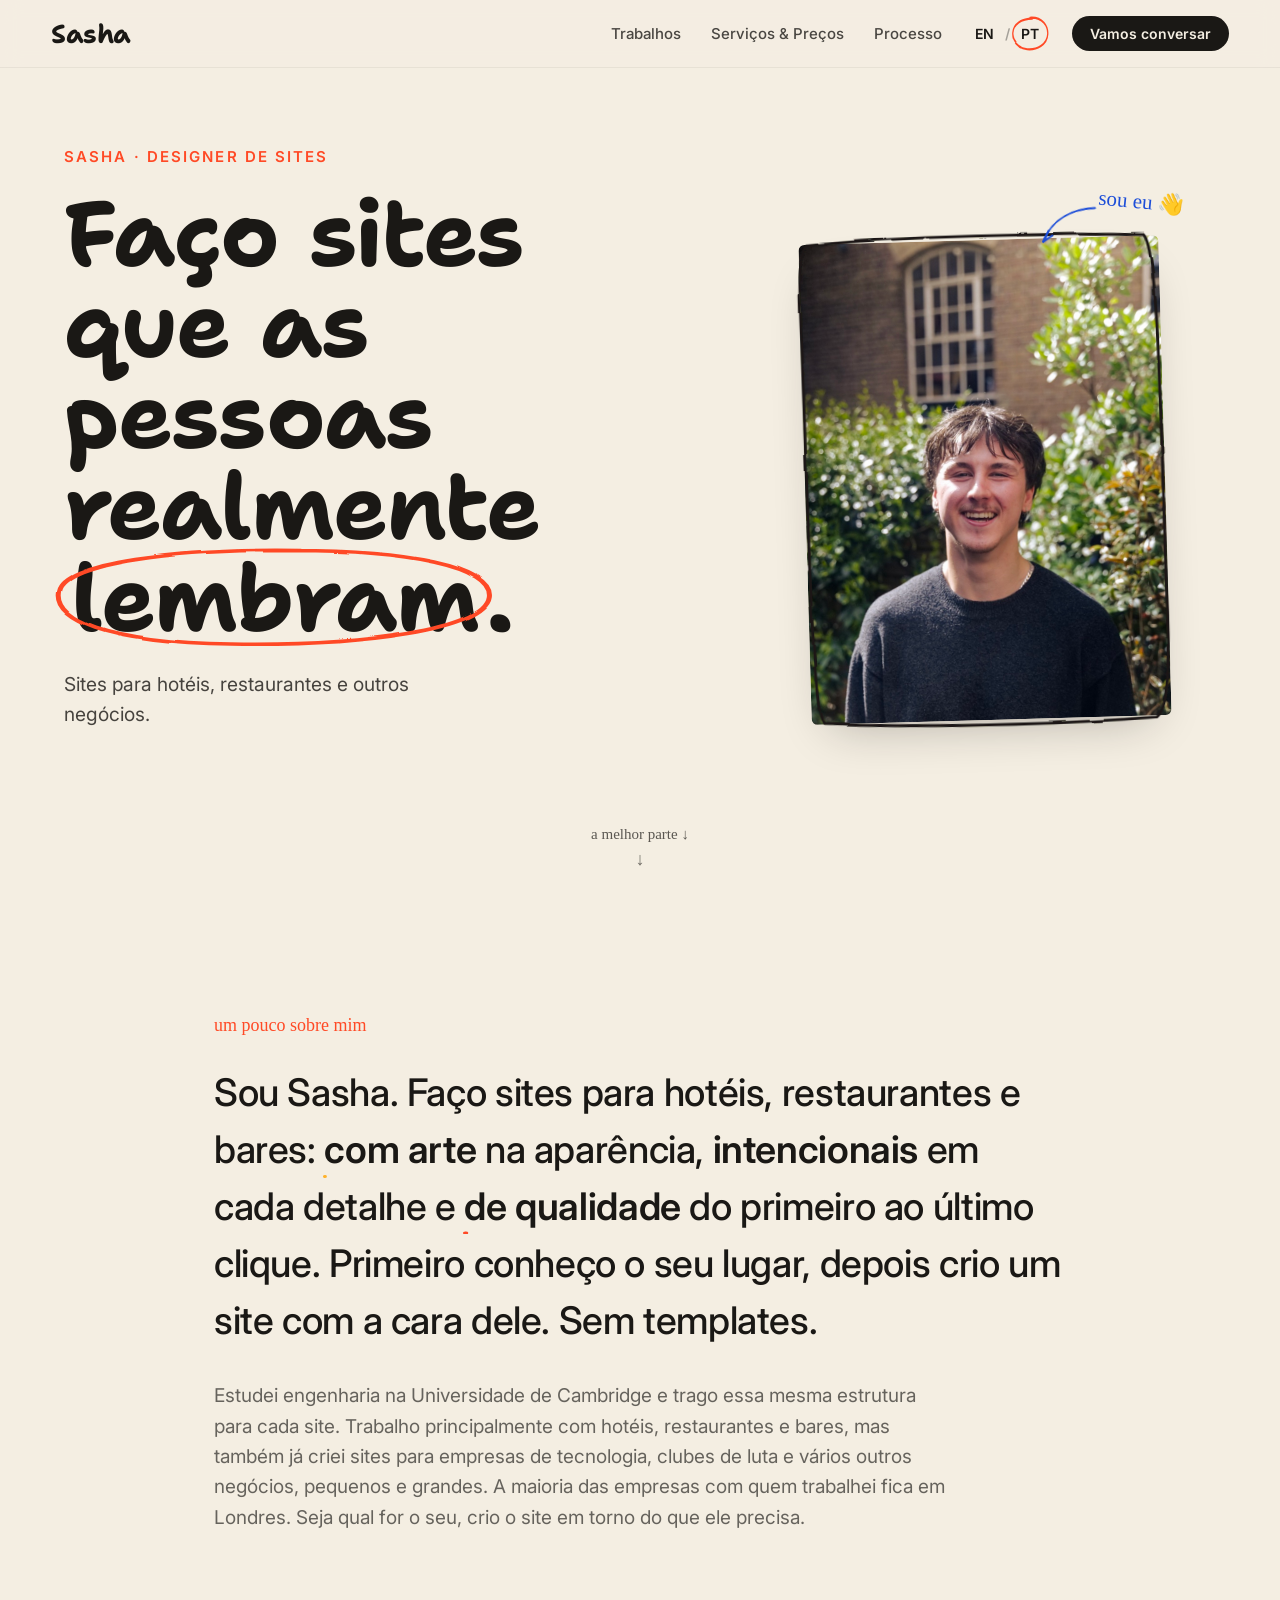
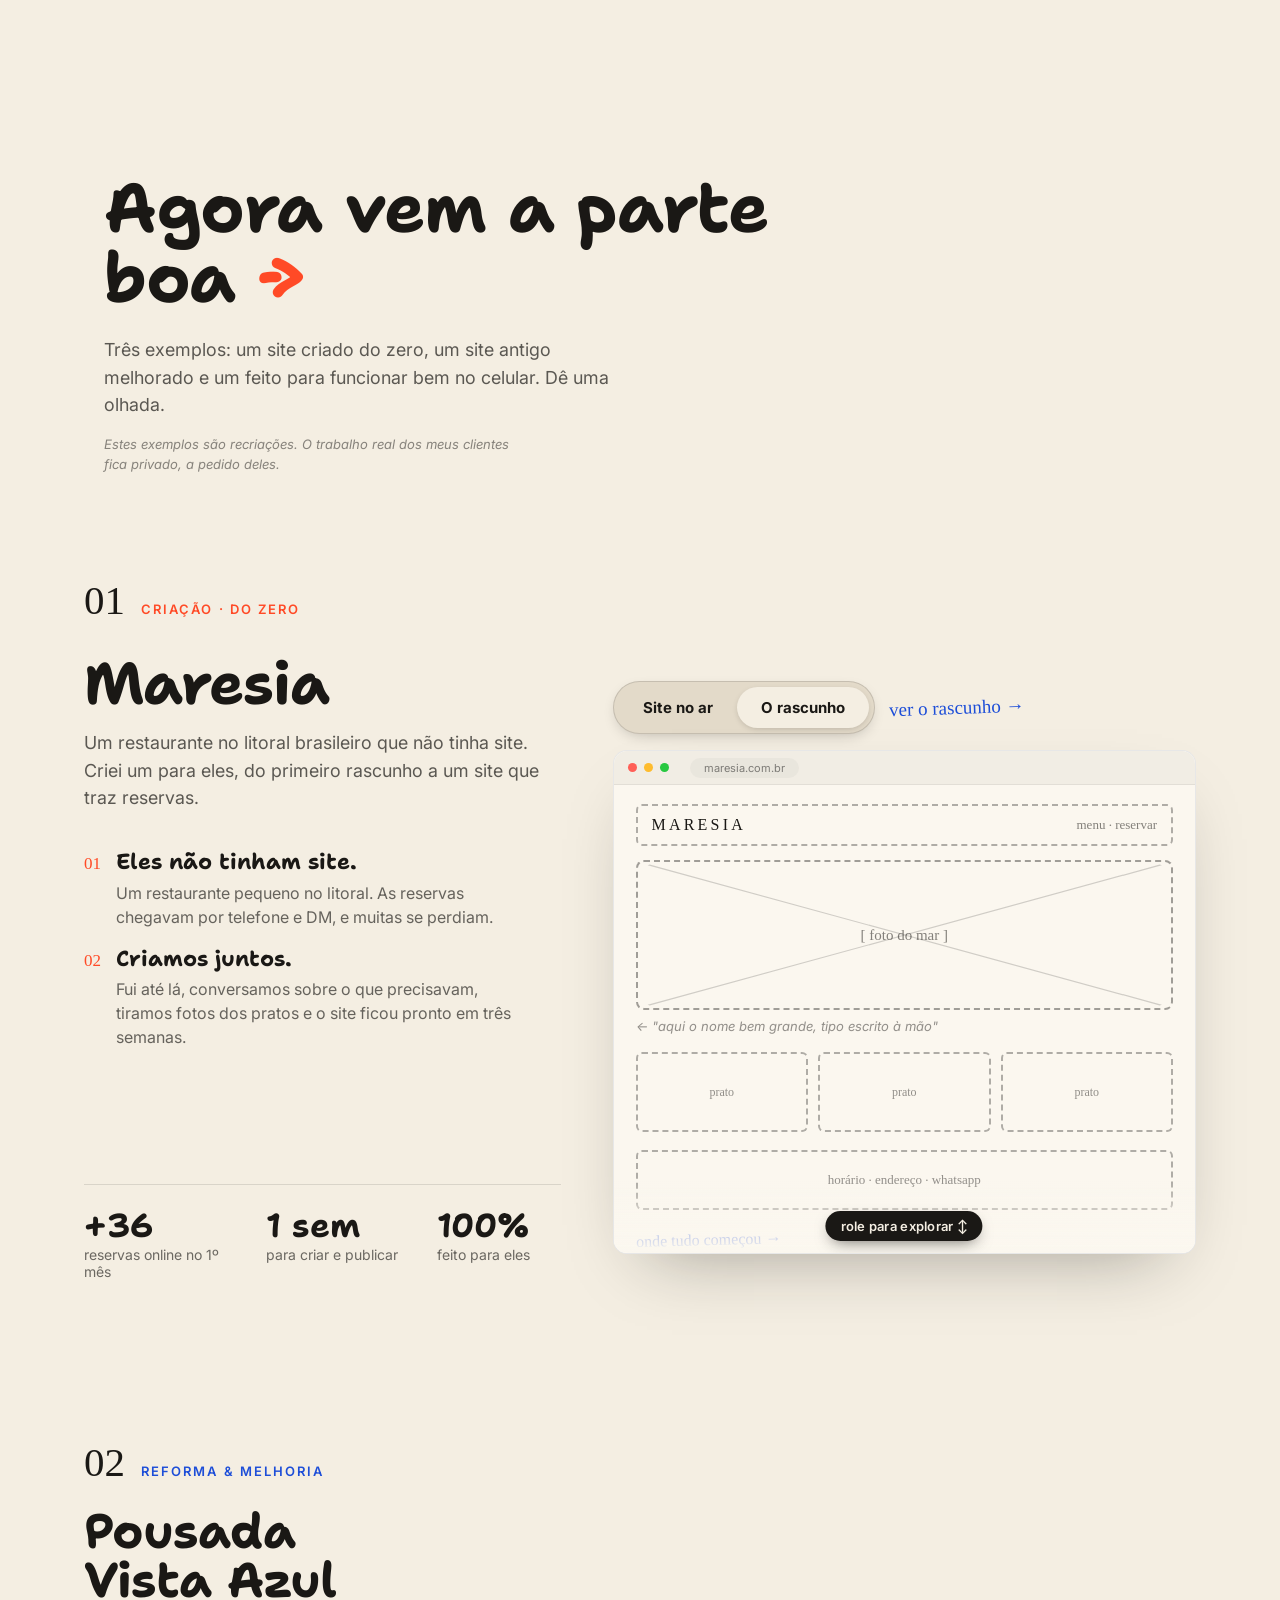
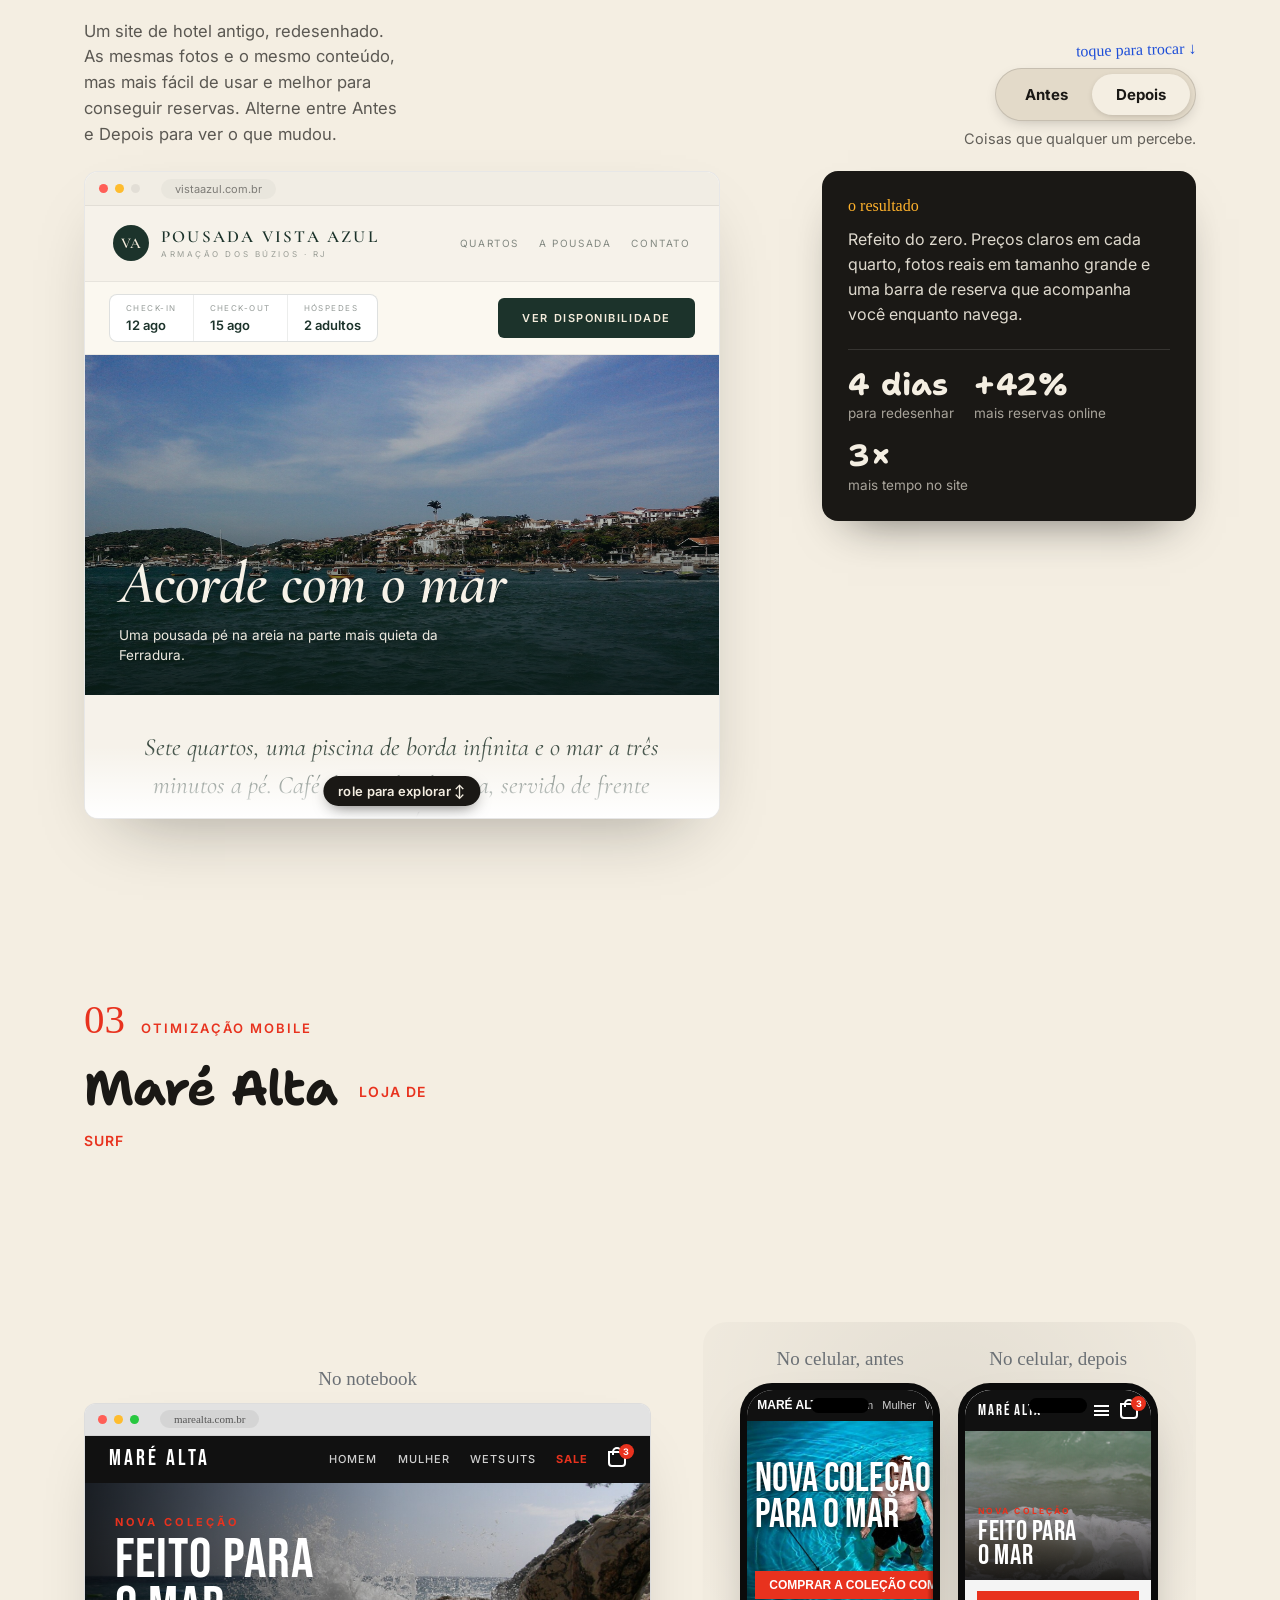
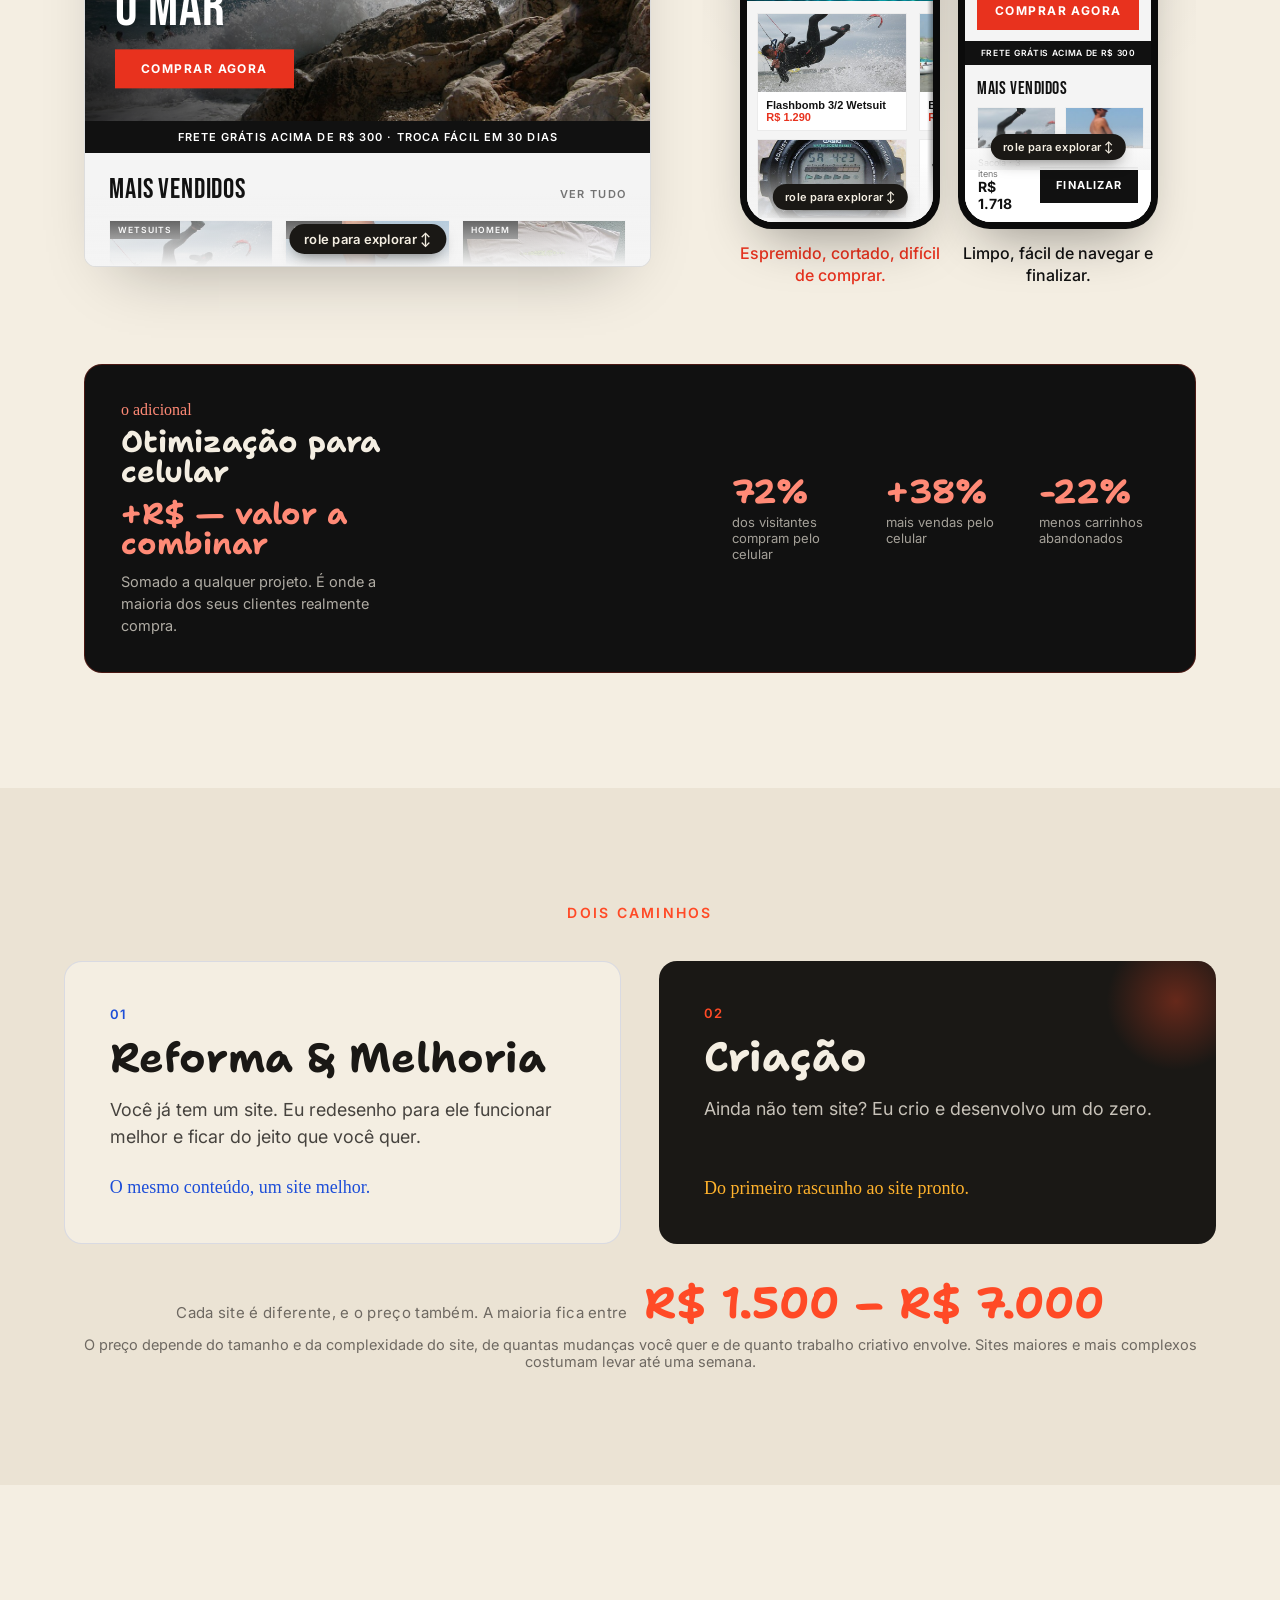
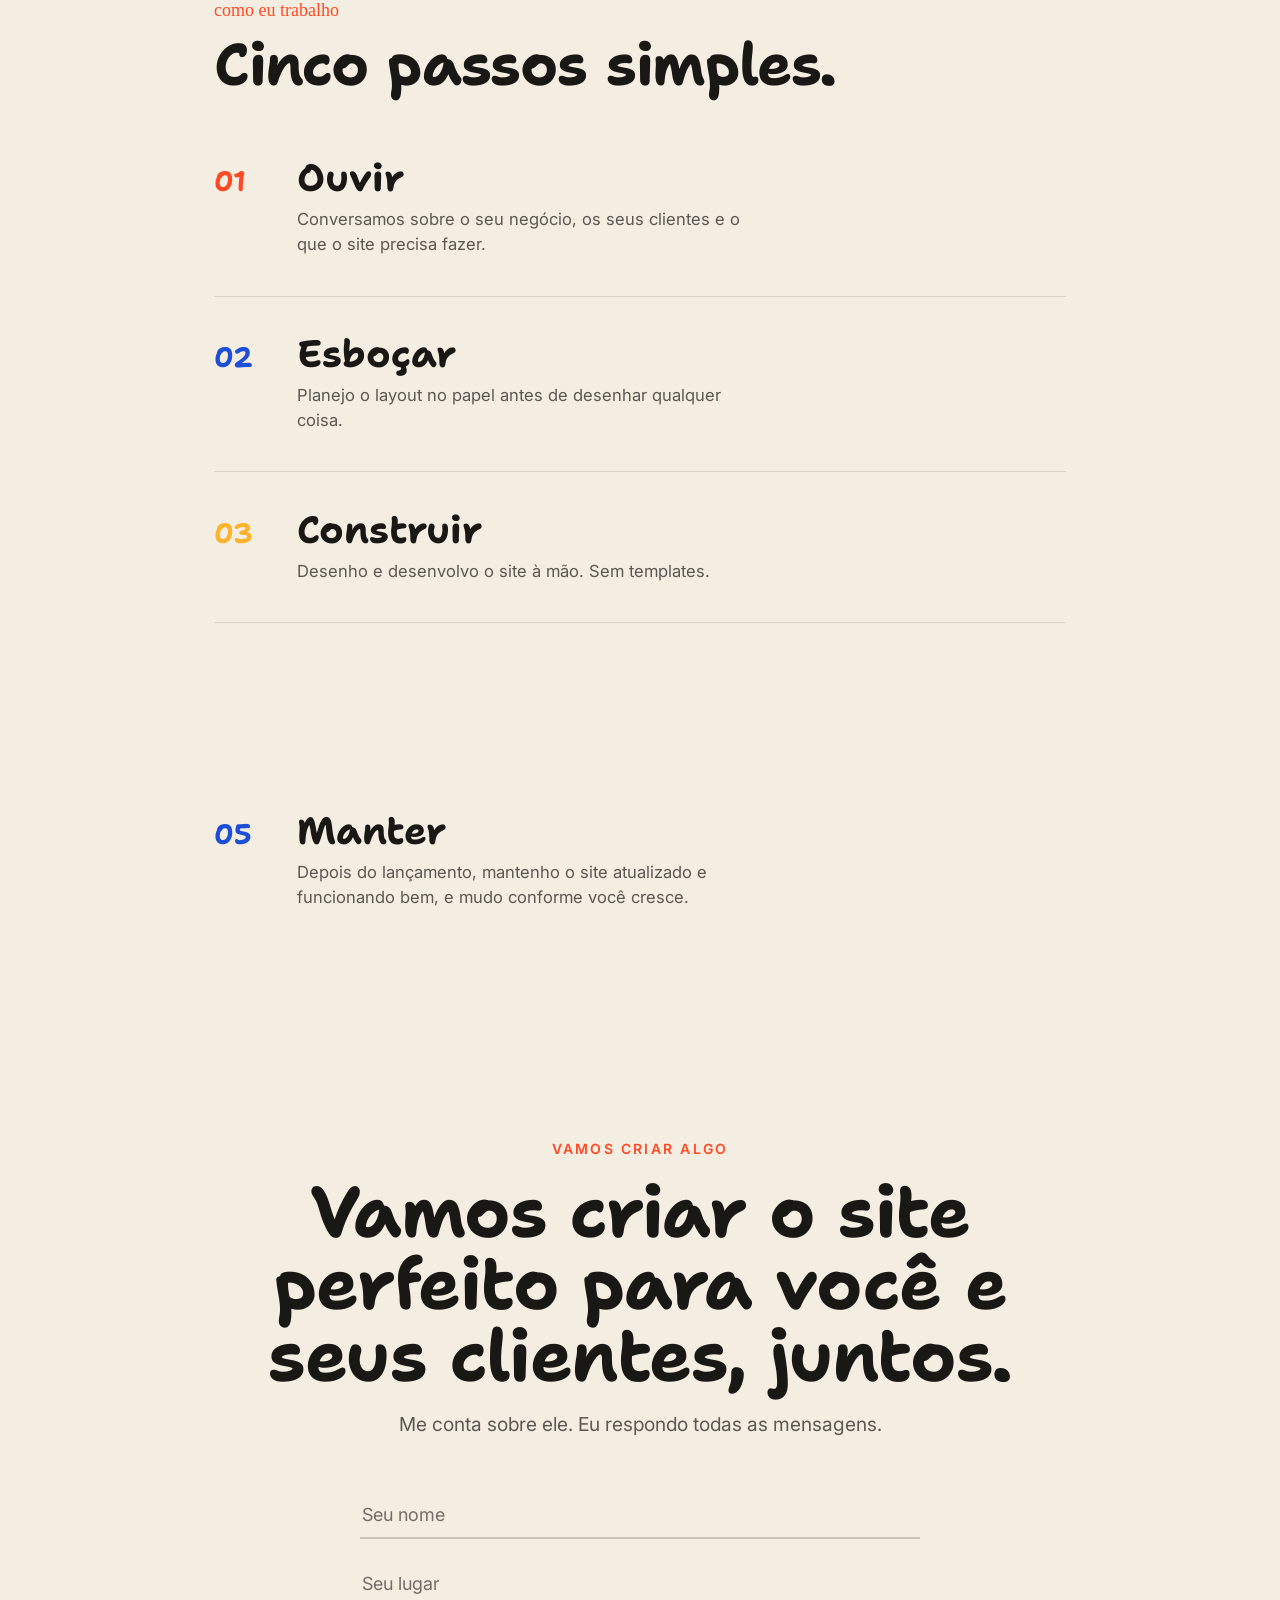
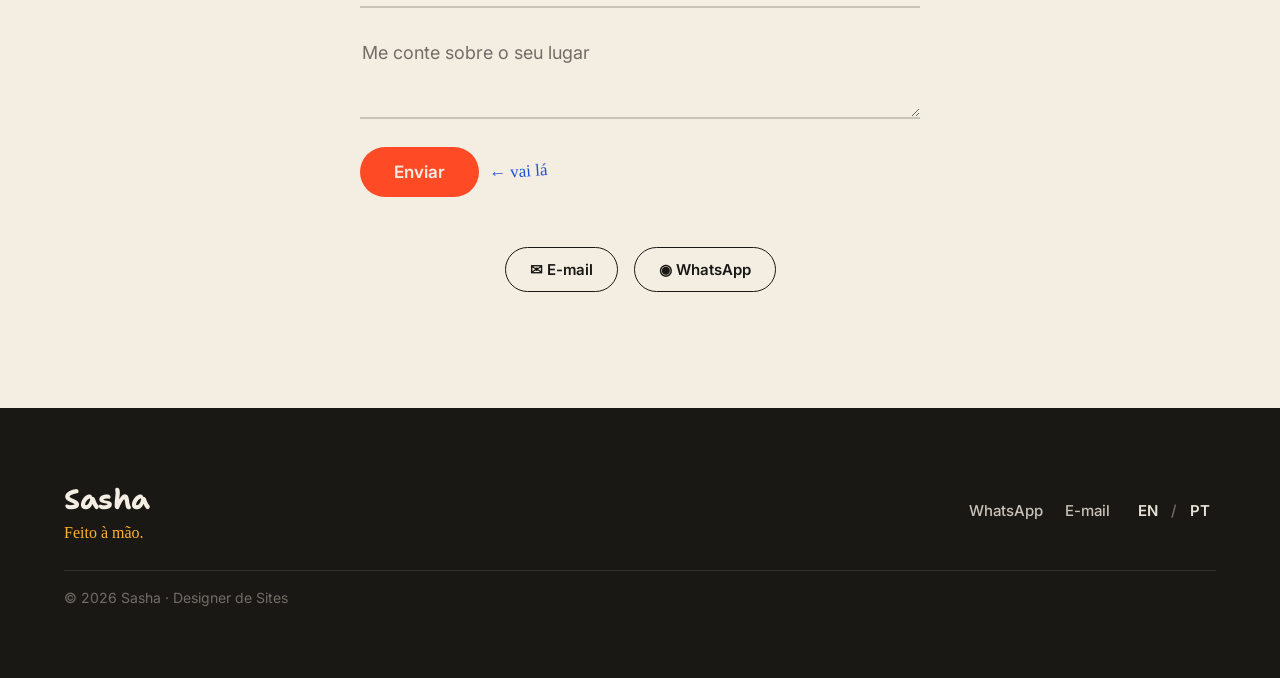
==== commit 334b596c: "Optimize hero portrait: eager-load + right-size (3.5MB -> 296KB) The hero portrait is effectively th" ====
--- a/site/index.html
+++ b/site/index.html
@@ -64,7 +64,7 @@
       <div data-reveal style="opacity:0;transform:translateY(26px);position:relative;justify-self:center">
         <div style="position:relative;width:min(360px,72vw);transform:rotate(-1.6deg)">
           <div style="position:relative;aspect-ratio:3/4;border-radius:6px;overflow:hidden;background:#EBE3D4;box-shadow:0 22px 50px -22px #1a181555">
-            <img src="assets/img/maks-final.jpg" alt="Sasha, freelance website creator, smiling outdoors" loading="lazy" style="width:100%;height:100%;object-fit:cover;object-position:50% 18%;display:block">
+            <img src="assets/img/maks-final.jpg" alt="Sasha, freelance website creator, smiling outdoors" loading="eager" fetchpriority="high" decoding="async" style="width:100%;height:100%;object-fit:cover;object-position:50% 18%;display:block">
           </div>
           <svg viewBox="0 0 400 540" preserveAspectRatio="none" data-ink style="position:absolute;left:-3.5%;top:-3%;width:107%;height:106%;overflow:visible;pointer-events:none"><path d="M 22 16 C 120 8, 280 10, 372 14 C 388 30, 384 220, 386 410 C 387 500, 380 520, 372 526 C 260 532, 120 530, 26 524 C 14 510, 16 300, 14 110 C 13 44, 14 26, 22 16" fill="none" stroke="#1A1815" stroke-width="3" stroke-linecap="round" style="filter:url(#marker)"></path></svg>
           <div style="position:absolute;top:-46px;right:-26px;transform:rotate(7deg)">
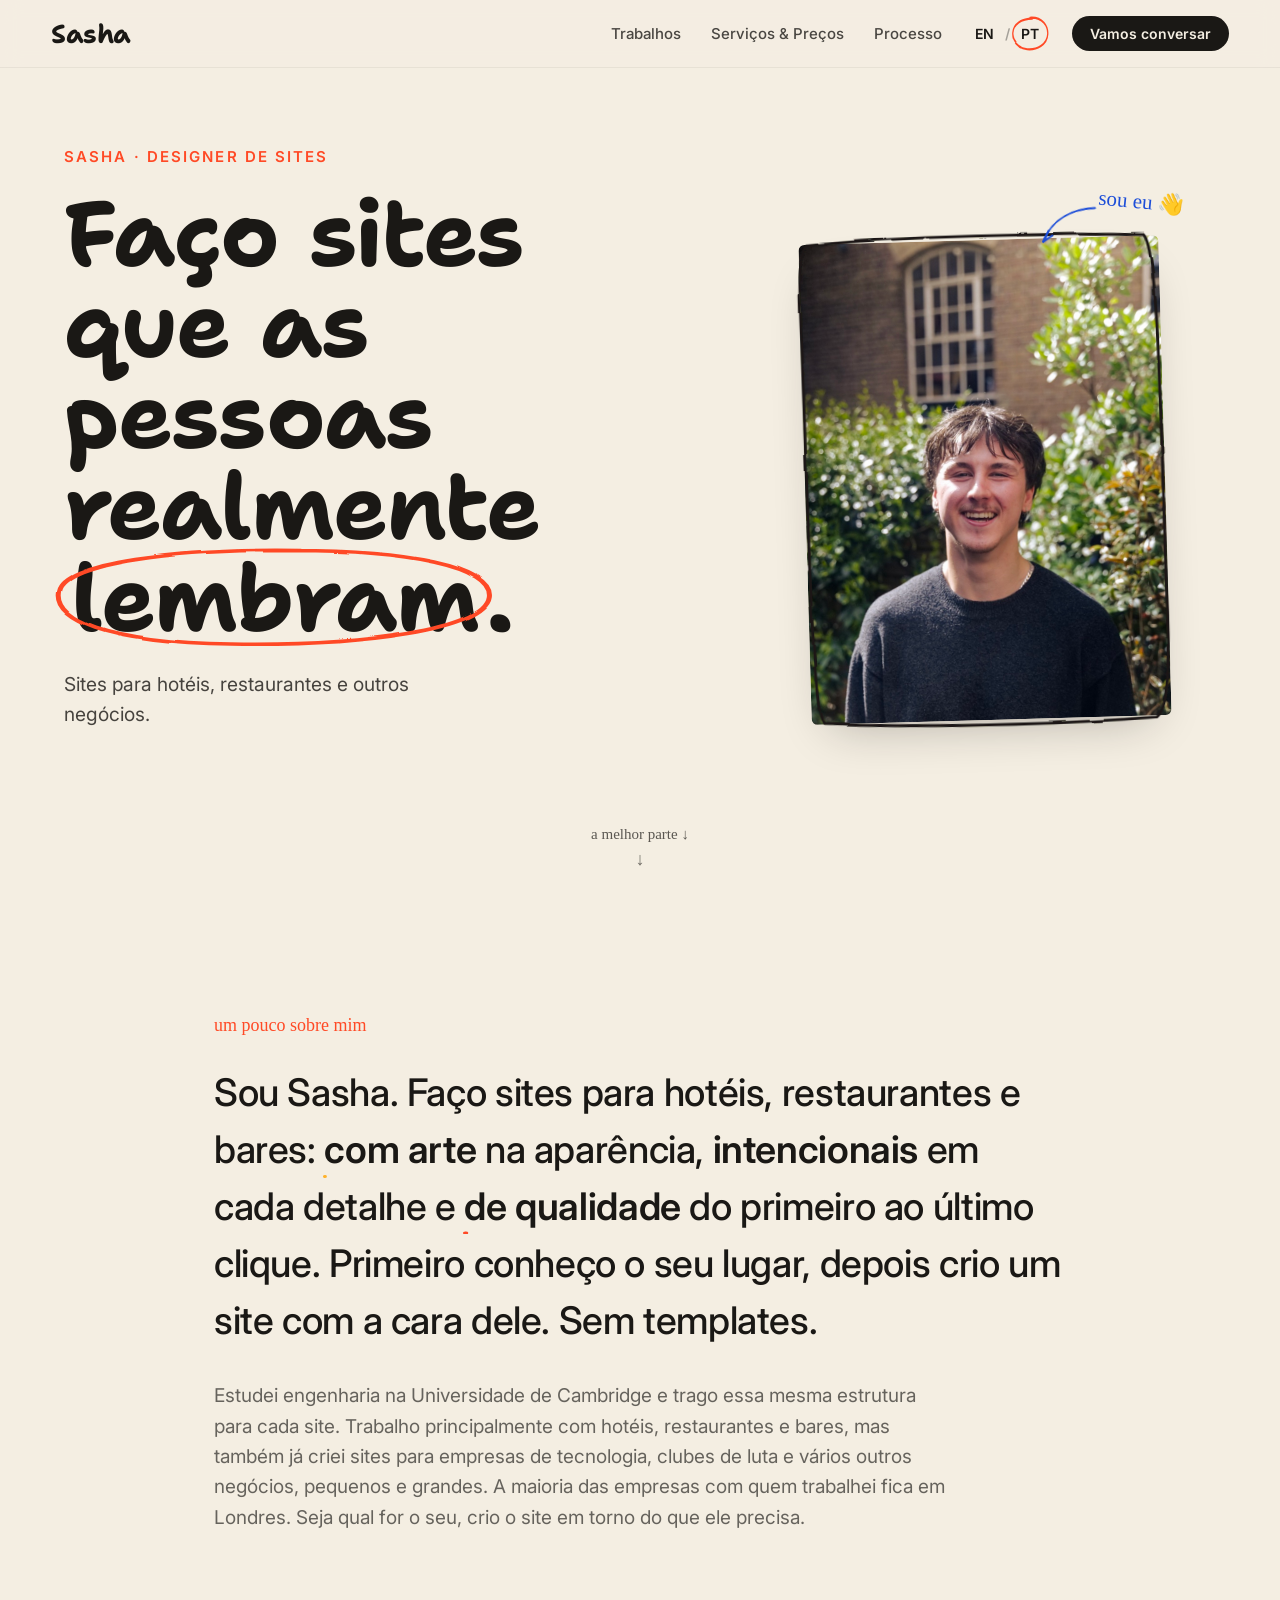
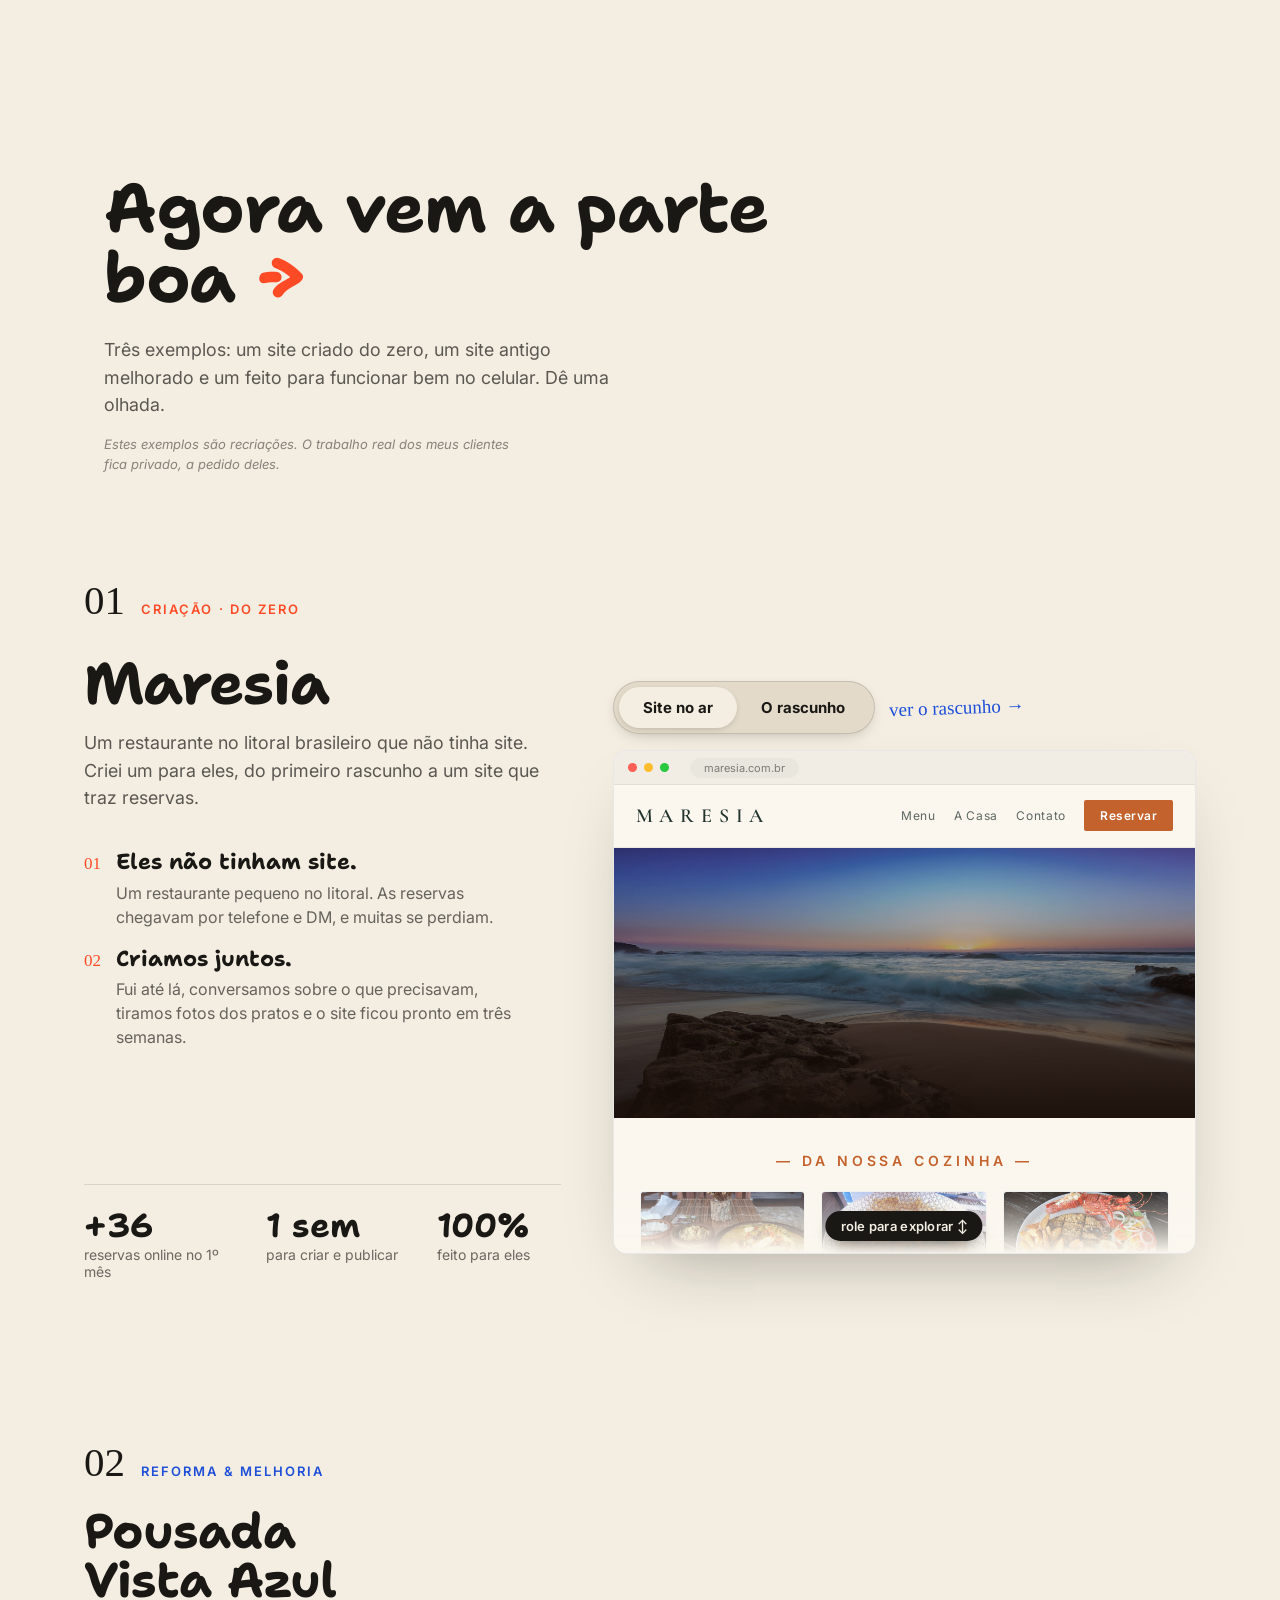
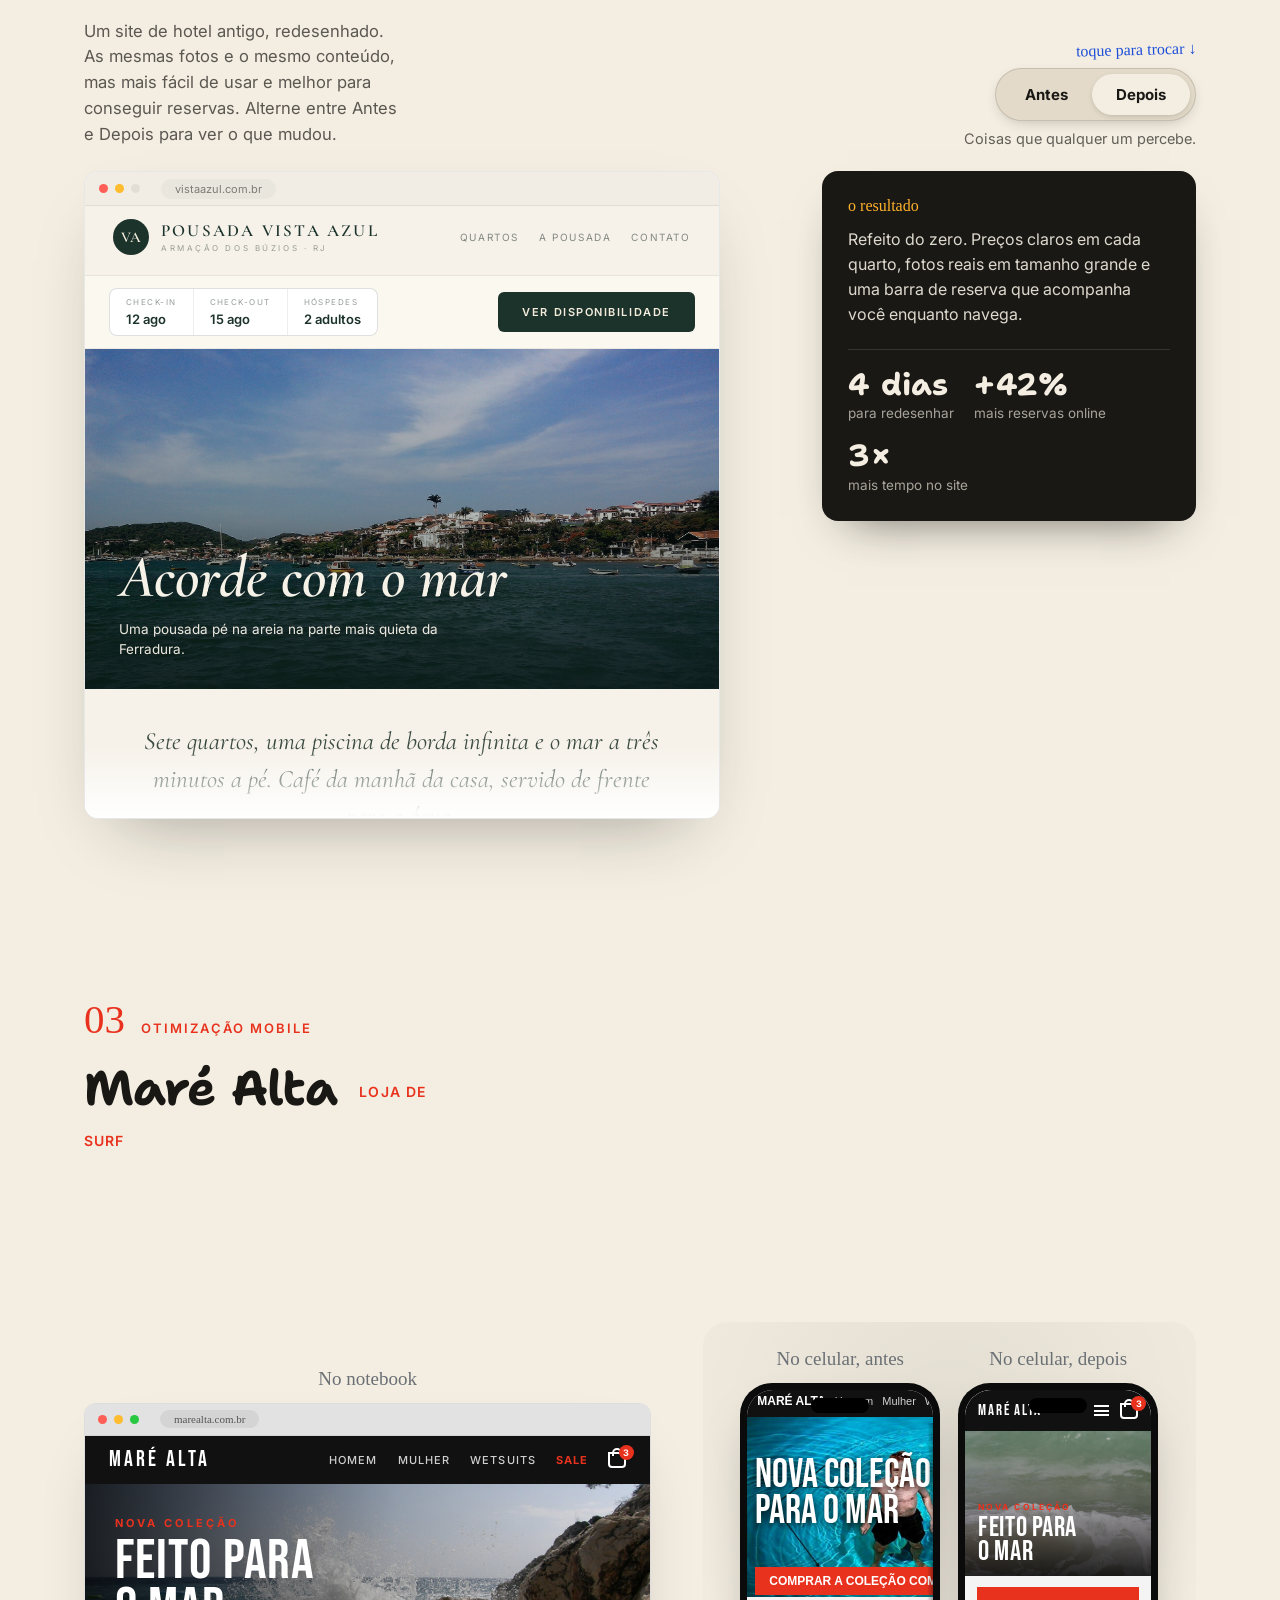
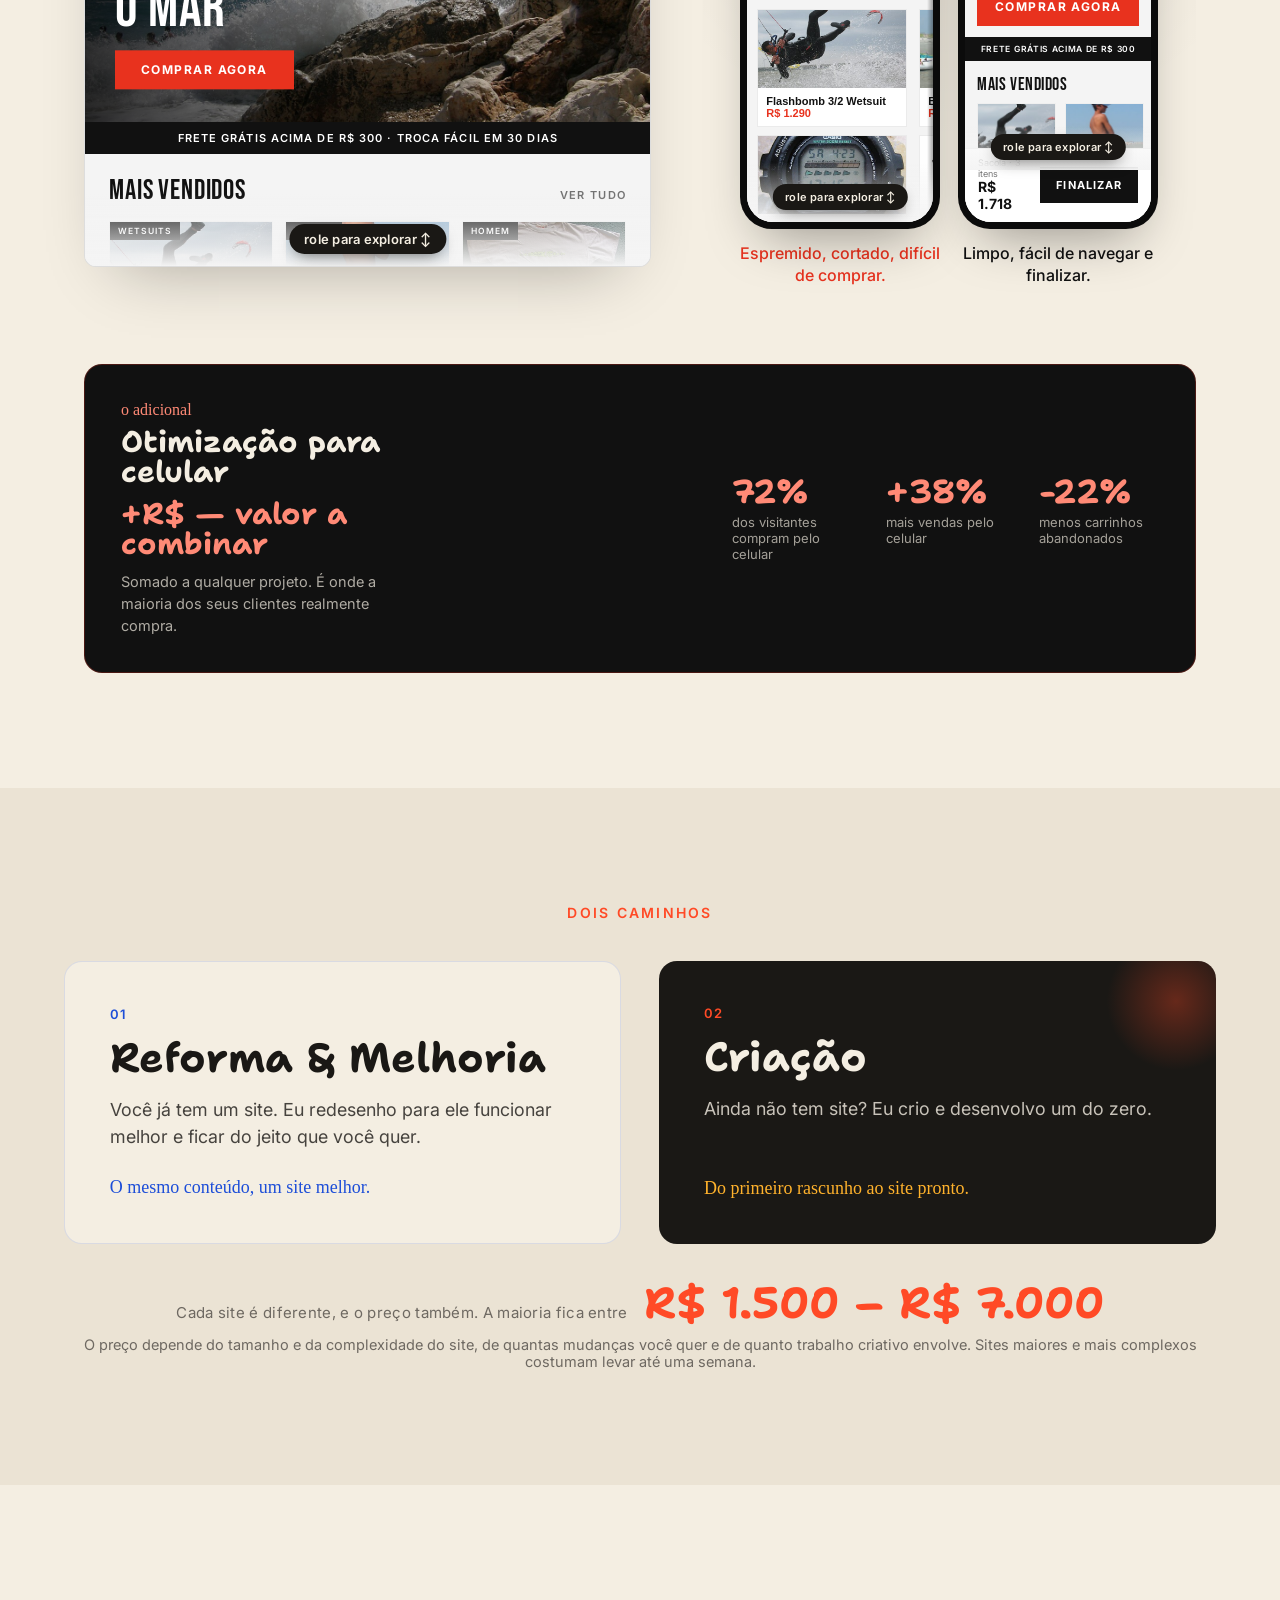
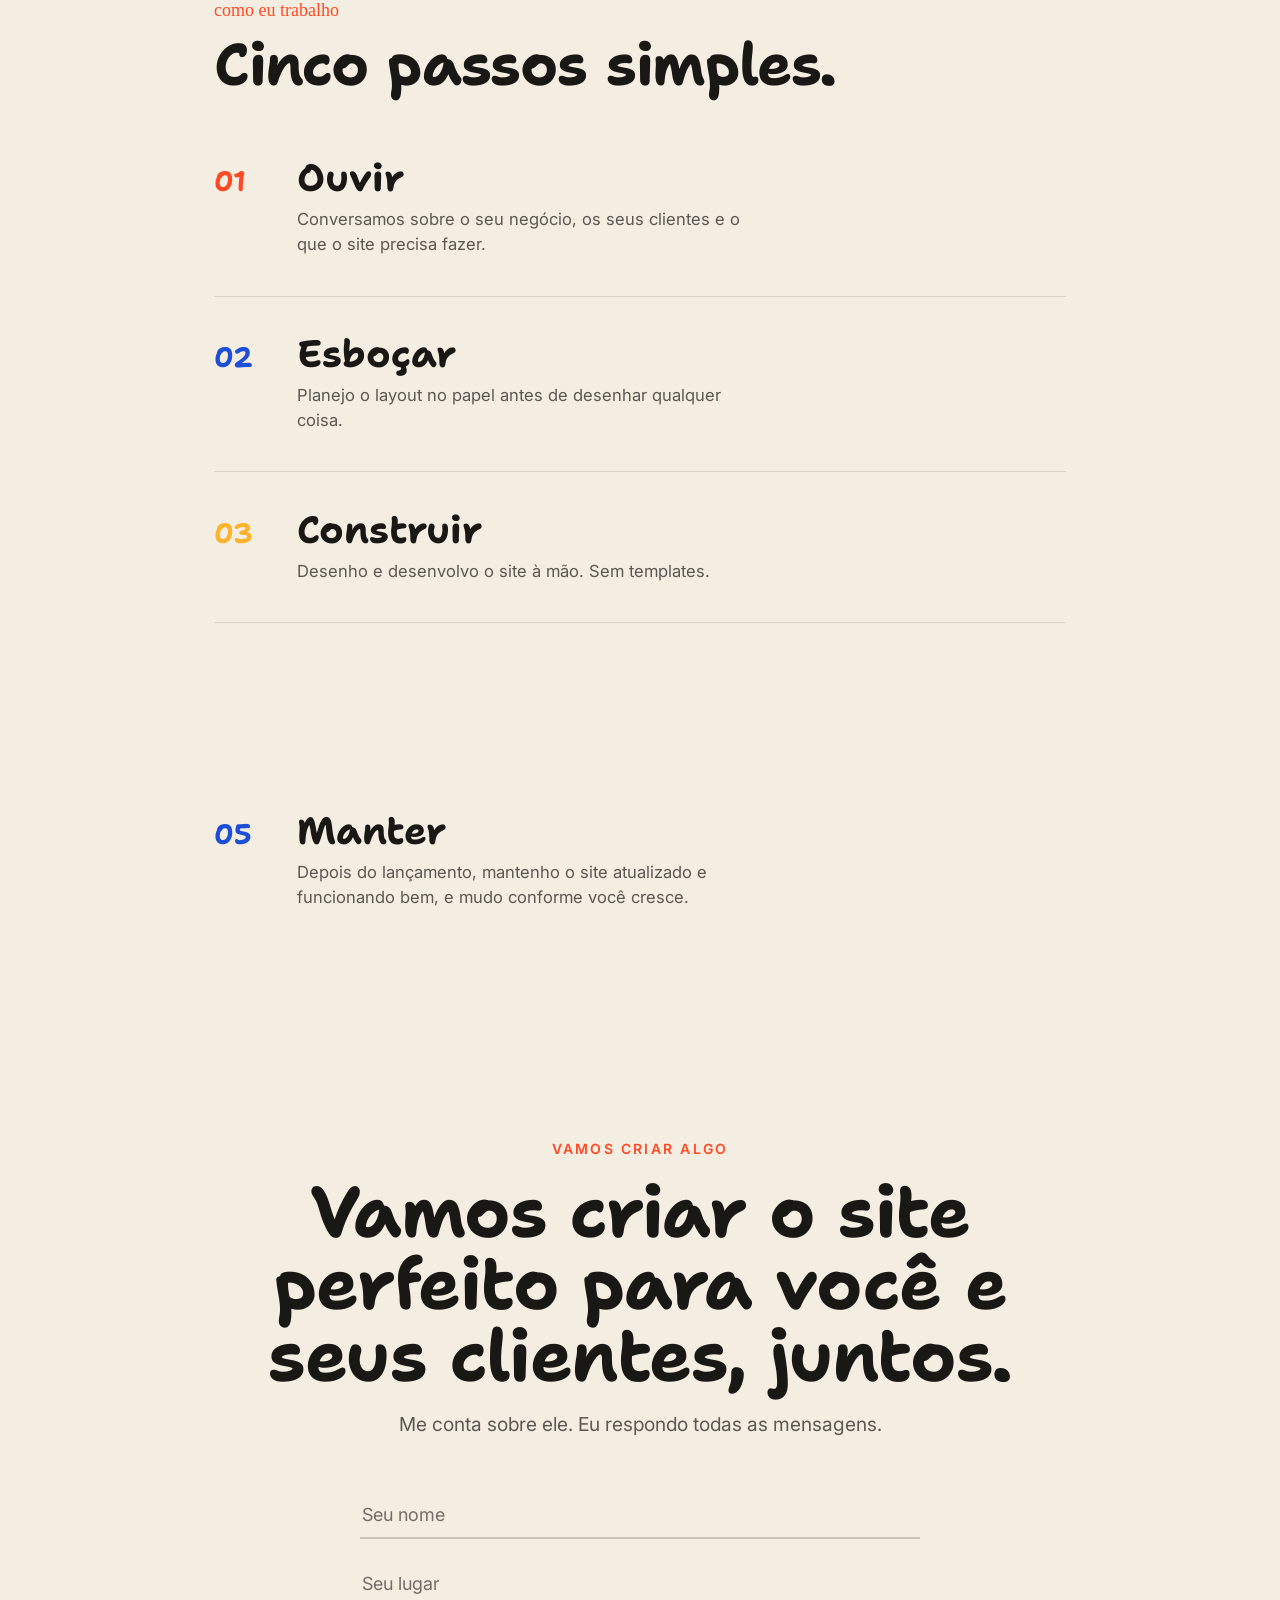
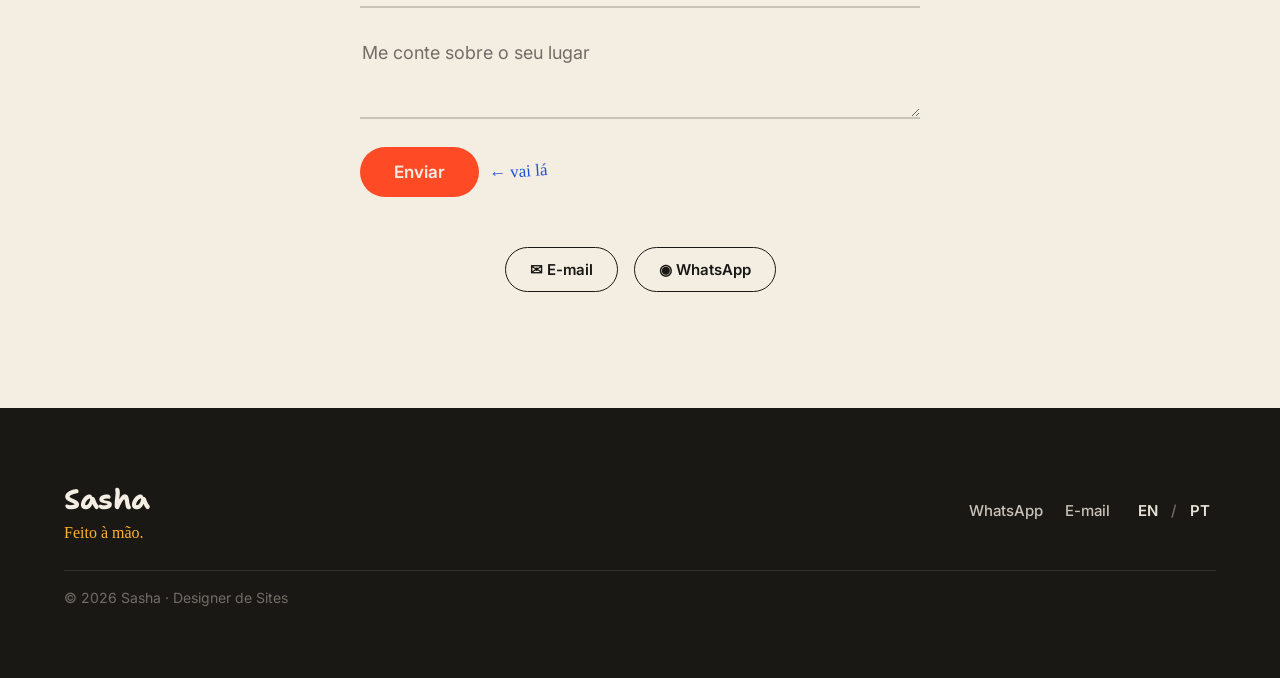
==== commit b382219a: "Fix mobile: add hamburger menu + make the case-study mockups fit phones Reported issues on phones: n" ====
--- a/site/index.html
+++ b/site/index.html
@@ -40,7 +40,14 @@
       <span style="opacity:.32">/</span>
       <button type="button" data-lang="pt" aria-label="Mudar para Português" style="position:relative;background:none;border:none;cursor:pointer;padding:4px 3px;color:#1A1815;font:inherit">PT<svg data-langcircle viewBox="0 0 70 42" preserveAspectRatio="none" style="position:absolute;left:-8px;top:-7px;width:calc(100% + 16px);height:calc(100% + 14px);overflow:visible;pointer-events:none"><path d="M 35 4 C 57 3, 67 13, 66 22 C 65 33, 47 39, 30 38 C 13 37, 4 29, 5 20 C 6 11, 20 5, 39 5" fill="none" stroke="#FF4A26" stroke-width="2.3" stroke-linecap="round" style="filter:url(#marker2)"></path></svg></button>
     </div>
-    <a href="#contact" data-i18n="nav.cta" style="font-family:'General Sans','Inter',sans-serif;font-weight:600;font-size:14px;color:#F4EEE2;background:#1A1815;text-decoration:none;padding:9px 18px;border-radius:30px;white-space:nowrap">Vamos conversar</a>
+    <a href="#contact" data-navcta data-i18n="nav.cta" style="font-family:'General Sans','Inter',sans-serif;font-weight:600;font-size:14px;color:#F4EEE2;background:#1A1815;text-decoration:none;padding:9px 18px;border-radius:30px;white-space:nowrap">Vamos conversar</a>
+    <button type="button" class="nav-burger" data-menu-toggle aria-label="Menu" aria-expanded="false"><span></span><span></span><span></span></button>
+  </div>
+  <div class="nav-menu" data-menu hidden>
+    <a href="#work" data-i18n="nav.work">Trabalhos</a>
+    <a href="#services" data-i18n="nav.services">Serviços &amp; Preços</a>
+    <a href="#process" data-i18n="nav.process">Processo</a>
+    <a href="#contact" class="menu-cta" data-i18n="nav.cta">Vamos conversar</a>
   </div>
 </nav>
 
@@ -138,7 +145,7 @@
           <span data-i18n="rest.tryIt" style="font-family:'Permanent Marker',cursive;font-size:19px;color:#1D4ED8;transform:rotate(-2deg)">ver o rascunho →</span>
         </div>
 
-        <div style="position:relative;border-radius:14px;overflow:hidden;box-shadow:0 30px 70px -34px #1a181566;border:1px solid #1a18151a;background:#fff">
+        <div data-fit="430" style="position:relative;border-radius:14px;overflow:hidden;box-shadow:0 30px 70px -34px #1a181566;border:1px solid #1a18151a;background:#fff">
           <div style="height:34px;background:#f1ede4;border-bottom:1px solid #00000010;display:flex;align-items:center;gap:7px;padding:0 14px;flex:none"><span style="width:9px;height:9px;border-radius:50%;background:#ff5f57"></span><span style="width:9px;height:9px;border-radius:50%;background:#febc2e"></span><span style="width:9px;height:9px;border-radius:50%;background:#28c840"></span><span style="margin-left:14px;font-family:'General Sans','Inter',sans-serif;font-size:11px;color:#0007;background:#00000008;padding:3px 14px;border-radius:20px">maresia.com.br</span></div>
           <div aria-hidden="true" style="position:absolute;left:0;right:0;bottom:0;height:72px;background:linear-gradient(0deg,#fbf7ef,rgba(251,247,239,0));pointer-events:none;z-index:3"></div>
           <div data-scrollcue style="position:absolute;bottom:12px;left:50%;transform:translateX(-50%);z-index:4;pointer-events:none;background:#1A1815;color:#F4EEE2;font-family:'General Sans','Inter',sans-serif;font-weight:600;font-size:13px;letter-spacing:.02em;padding:7px 15px;border-radius:20px;box-shadow:0 6px 16px -6px #1a1815aa;animation:floatcue 1.8s ease-in-out infinite"><span data-i18n="ui.scroll">role para explorar</span> ↕</div>
@@ -243,7 +250,7 @@
     <div data-board style="position:relative">
       <div data-boardgrid style="display:grid;grid-template-columns:minmax(0,1.7fr) minmax(280px,1fr);gap:clamp(56px,8vw,130px);align-items:stretch">
         <div data-frame-cell style="position:relative">
-          <div style="position:relative;border-radius:14px;overflow:hidden;box-shadow:0 30px 70px -34px #1a181566;border:1px solid #1a18151a;background:#fff">
+          <div data-fit="440" style="position:relative;border-radius:14px;overflow:hidden;box-shadow:0 30px 70px -34px #1a181566;border:1px solid #1a18151a;background:#fff">
             <div style="height:34px;background:#f1ede4;border-bottom:1px solid #00000010;display:flex;align-items:center;gap:7px;padding:0 14px;flex:none"><span style="width:9px;height:9px;border-radius:50%;background:#ff5f57"></span><span style="width:9px;height:9px;border-radius:50%;background:#febc2e"></span><span style="width:9px;height:9px;border-radius:50%;background:#00000010"></span><span style="margin-left:14px;font-family:'General Sans','Inter',sans-serif;font-size:11px;color:#0007;background:#00000008;padding:3px 14px;border-radius:20px">vistaazul.com.br</span></div>
             <div aria-hidden="true" style="position:absolute;left:0;right:0;bottom:0;height:72px;background:linear-gradient(0deg,#ffffff,rgba(255,255,255,0));pointer-events:none;z-index:3"></div>
             <div data-scrollcue style="position:absolute;bottom:12px;left:50%;transform:translateX(-50%);z-index:4;pointer-events:none;background:#1A1815;color:#F4EEE2;font-family:'General Sans','Inter',sans-serif;font-weight:600;font-size:13px;letter-spacing:.02em;padding:7px 15px;border-radius:20px;box-shadow:0 6px 16px -6px #1a1815aa;animation:floatcue 1.8s ease-in-out infinite"><span data-i18n="ui.scroll">role para explorar</span> ↕</div>
@@ -403,7 +410,7 @@
       <div>
         <div>
           <div data-i18n="mobile.desktopLabel" style="text-align:center;font-family:'Permanent Marker',cursive;font-size:19px;color:#6b7075;margin-bottom:13px">No notebook</div>
-          <div style="position:relative;border-radius:12px;overflow:hidden;box-shadow:0 30px 66px -34px #00000055;border:1px solid #00000018;background:#f4f4f4">
+          <div data-fit="500" style="position:relative;border-radius:12px;overflow:hidden;box-shadow:0 30px 66px -34px #00000055;border:1px solid #00000018;background:#f4f4f4">
             <div style="height:32px;background:#e2e2e2;border-bottom:1px solid #00000010;display:flex;align-items:center;gap:7px;padding:0 13px;flex:none"><span style="width:9px;height:9px;border-radius:50%;background:#ff5f57"></span><span style="width:9px;height:9px;border-radius:50%;background:#febc2e"></span><span style="width:9px;height:9px;border-radius:50%;background:#28c840"></span><span style="margin-left:14px;font-size:11px;color:#00000099;background:#00000010;padding:3px 14px;border-radius:20px">marealta.com.br</span></div>
             <div aria-hidden="true" style="position:absolute;left:0;right:0;bottom:0;height:72px;background:linear-gradient(0deg,#f4f4f4,rgba(244,244,244,0));pointer-events:none;z-index:3"></div>
             <div data-scrollcue style="position:absolute;bottom:12px;left:50%;transform:translateX(-50%);z-index:4;pointer-events:none;background:#1A1815;color:#F4EEE2;font-family:'General Sans','Inter',sans-serif;font-weight:600;font-size:13px;letter-spacing:.02em;padding:7px 15px;border-radius:20px;box-shadow:0 6px 16px -6px #1a1815aa;animation:floatcue 1.8s ease-in-out infinite"><span data-i18n="ui.scroll">role para explorar</span> ↕</div>
@@ -451,7 +458,7 @@
           </div>
         </div>
       </div>
-      <div data-phonepair style="display:flex;gap:18px;justify-content:center;background:radial-gradient(120% 90% at 50% 15%,#00000012,transparent 62%);border-radius:24px;padding:26px 14px">
+      <div data-phonepair data-fit="446" style="display:flex;gap:18px;justify-content:center;background:radial-gradient(120% 90% at 50% 15%,#00000012,transparent 62%);border-radius:24px;padding:26px 14px">
       <div style="flex:none;width:200px">
         <div data-i18n="mobile.badLabel" style="text-align:center;font-family:'Permanent Marker',cursive;font-size:19px;color:#6b7075;margin-bottom:13px">No celular, antes</div>
         <div style="position:relative;border-radius:32px;background:#0b0b0b;padding:7px;box-shadow:0 26px 54px -22px #00000066">
--- a/site/assets/css/style.css
+++ b/site/assets/css/style.css
@@ -17,6 +17,37 @@
    shown/hidden by main.js. Inline display styles would beat the [hidden]
    attribute, so force it here. */
 [hidden]{ display:none !important; }
+
+/* Let grid children shrink to their track instead of their content's natural
+   width — otherwise the case-study mockups overflow and get clipped on phones. */
+[data-herogrid] > *, [data-servgrid] > *, [data-casegrid] > *, [data-boardgrid] > * { min-width: 0; }
+
+/* ---- Mobile menu (hamburger) ---- */
+.nav-burger{ display:none; }              /* hidden on desktop; the section links show instead */
+.nav-menu{ display:none; }                /* only shown at <=880px, and only when opened */
+@media (max-width:880px){
+  [data-navcta]{ display:none !important; }   /* the CTA moves into the menu on mobile */
+  .nav-burger{
+    display:inline-flex; flex-direction:column; justify-content:center; gap:5px;
+    width:42px; height:42px; padding:10px; background:none; border:none; cursor:pointer;
+  }
+  .nav-burger span{ display:block; height:2px; background:#1A1815; border-radius:2px; transition:transform .25s ease, opacity .2s ease; }
+  .nav-burger[aria-expanded="true"] span:nth-child(1){ transform:translateY(7px) rotate(45deg); }
+  .nav-burger[aria-expanded="true"] span:nth-child(2){ opacity:0; }
+  .nav-burger[aria-expanded="true"] span:nth-child(3){ transform:translateY(-7px) rotate(-45deg); }
+  .nav-menu{
+    display:flex; flex-direction:column; gap:2px;
+    position:absolute; top:calc(100% + 8px); right:clamp(12px,4vw,24px); min-width:220px;
+    background:#F4EEE2; border:1px solid #1a181514; border-radius:16px;
+    box-shadow:0 24px 48px -20px rgba(26,24,21,.4); padding:10px;
+  }
+  .nav-menu a{
+    font-family:'General Sans','Inter',sans-serif; font-weight:500; font-size:16px;
+    color:#1A1815; text-decoration:none; padding:12px 14px; border-radius:10px;
+  }
+  .nav-menu a:hover{ background:#1a18150a; }
+  .nav-menu .menu-cta{ margin-top:6px; background:#1A1815; color:#F4EEE2; font-weight:600; text-align:center; }
+}
 
 /* --- Keyframes --- */
 @keyframes floatcue{ 0%,100%{ transform:translateY(0); } 50%{ transform:translateY(9px); } }
@@ -77,6 +108,6 @@
 [data-mobilegrid] > div{ min-width:0; }
 [data-phonepair]{ max-width:100%; }
 @media (max-width:1024px){ [data-mobilegrid]{ grid-template-columns:1fr; gap:36px; } }
-@media (max-width:460px){ [data-phonepair]{ gap:10px !important; padding:20px 6px !important; } }
-@media (max-width:380px){ [data-phonepair]{ transform:scale(.86); transform-origin:top center; } }
+/* The phone pair scales to fit via the fitMockups() scaler (data-fit), so it no
+   longer needs width-specific transform/padding hacks here. */
 @media (max-width:560px){ [data-herogrid]{ text-align:left; } }
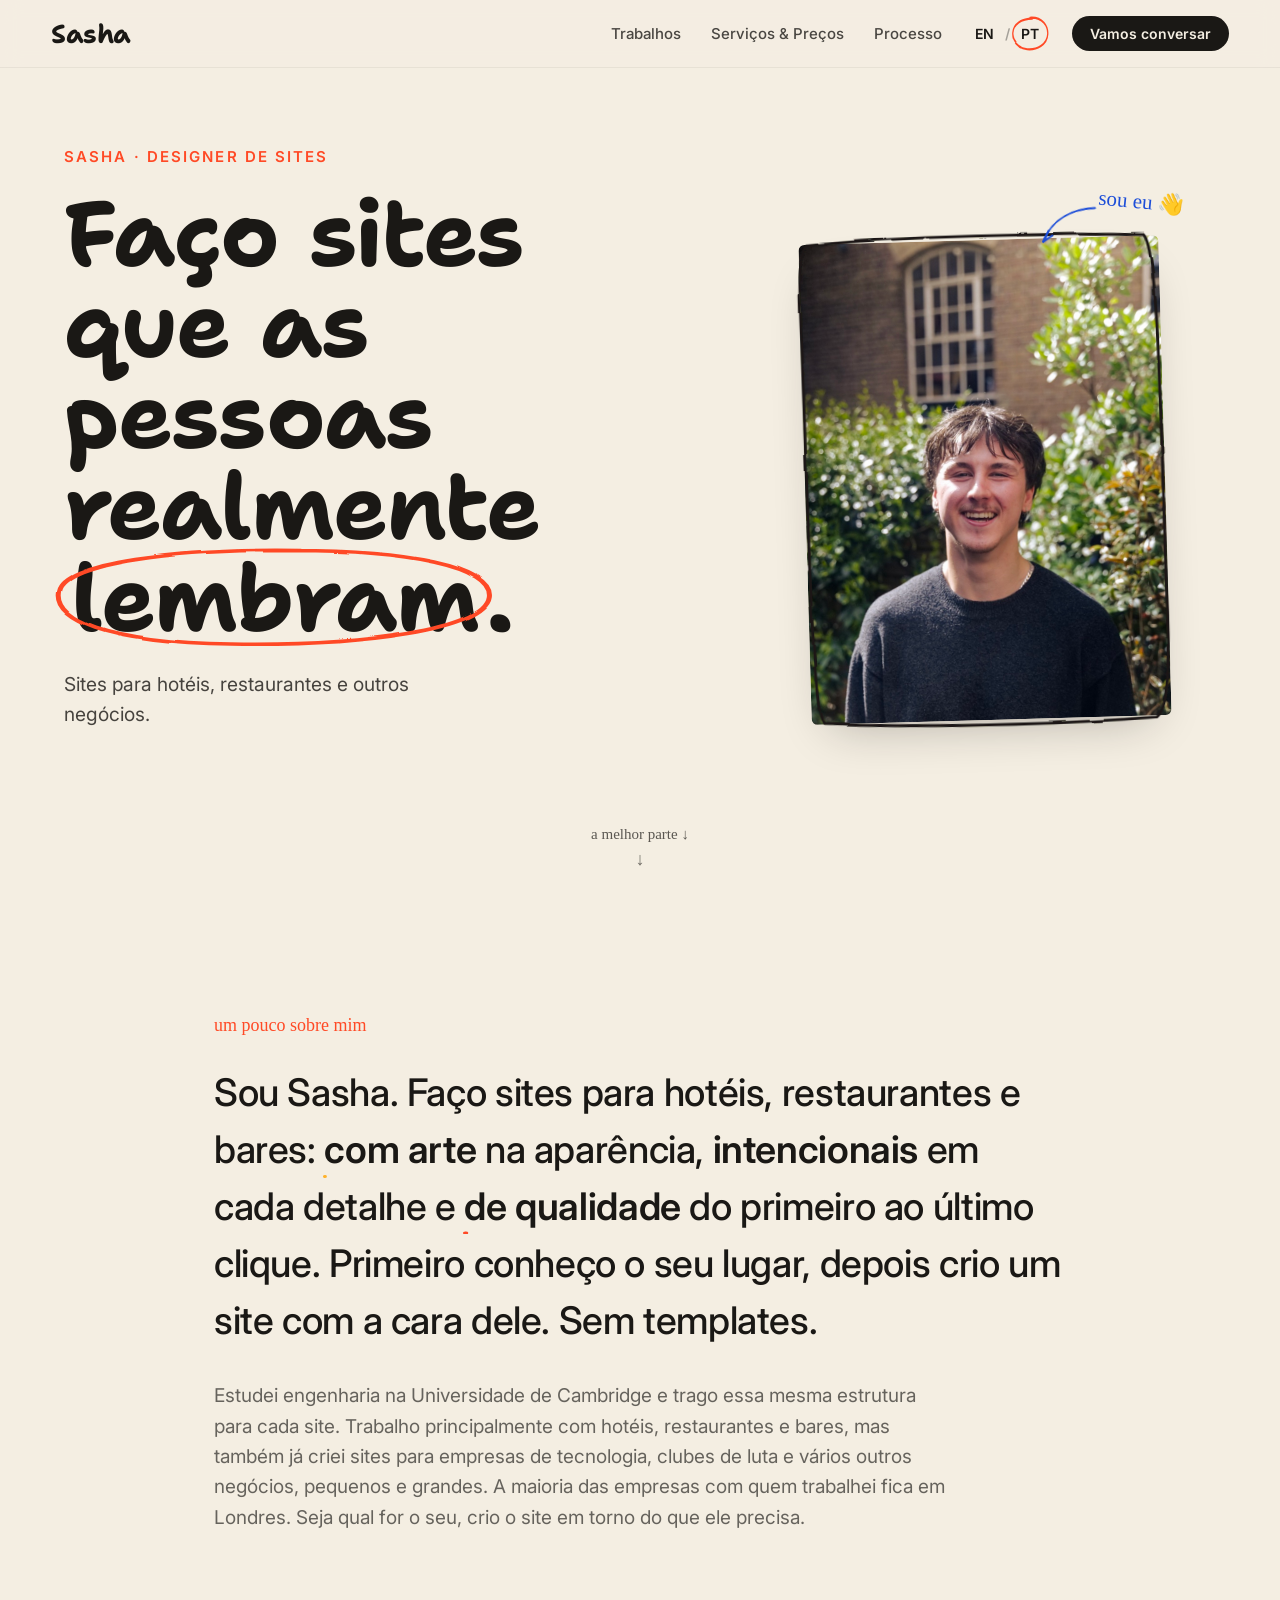
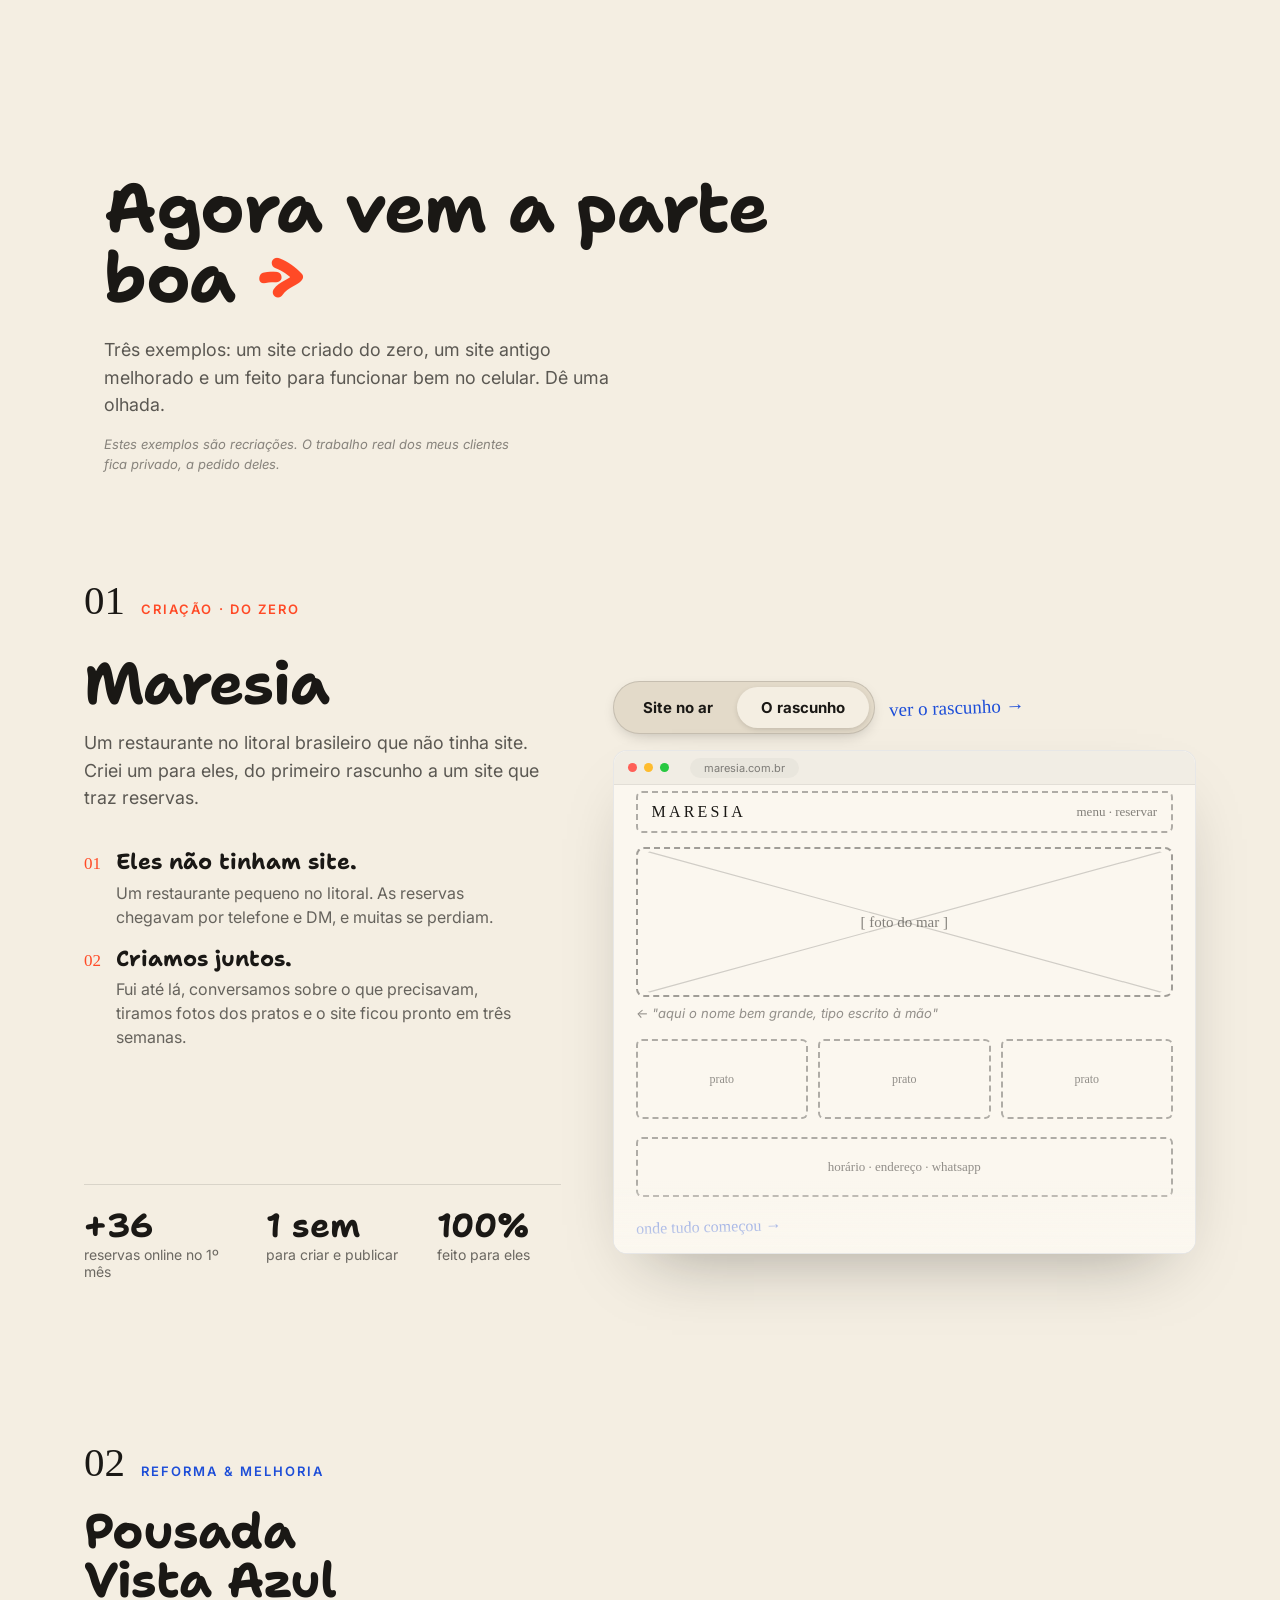
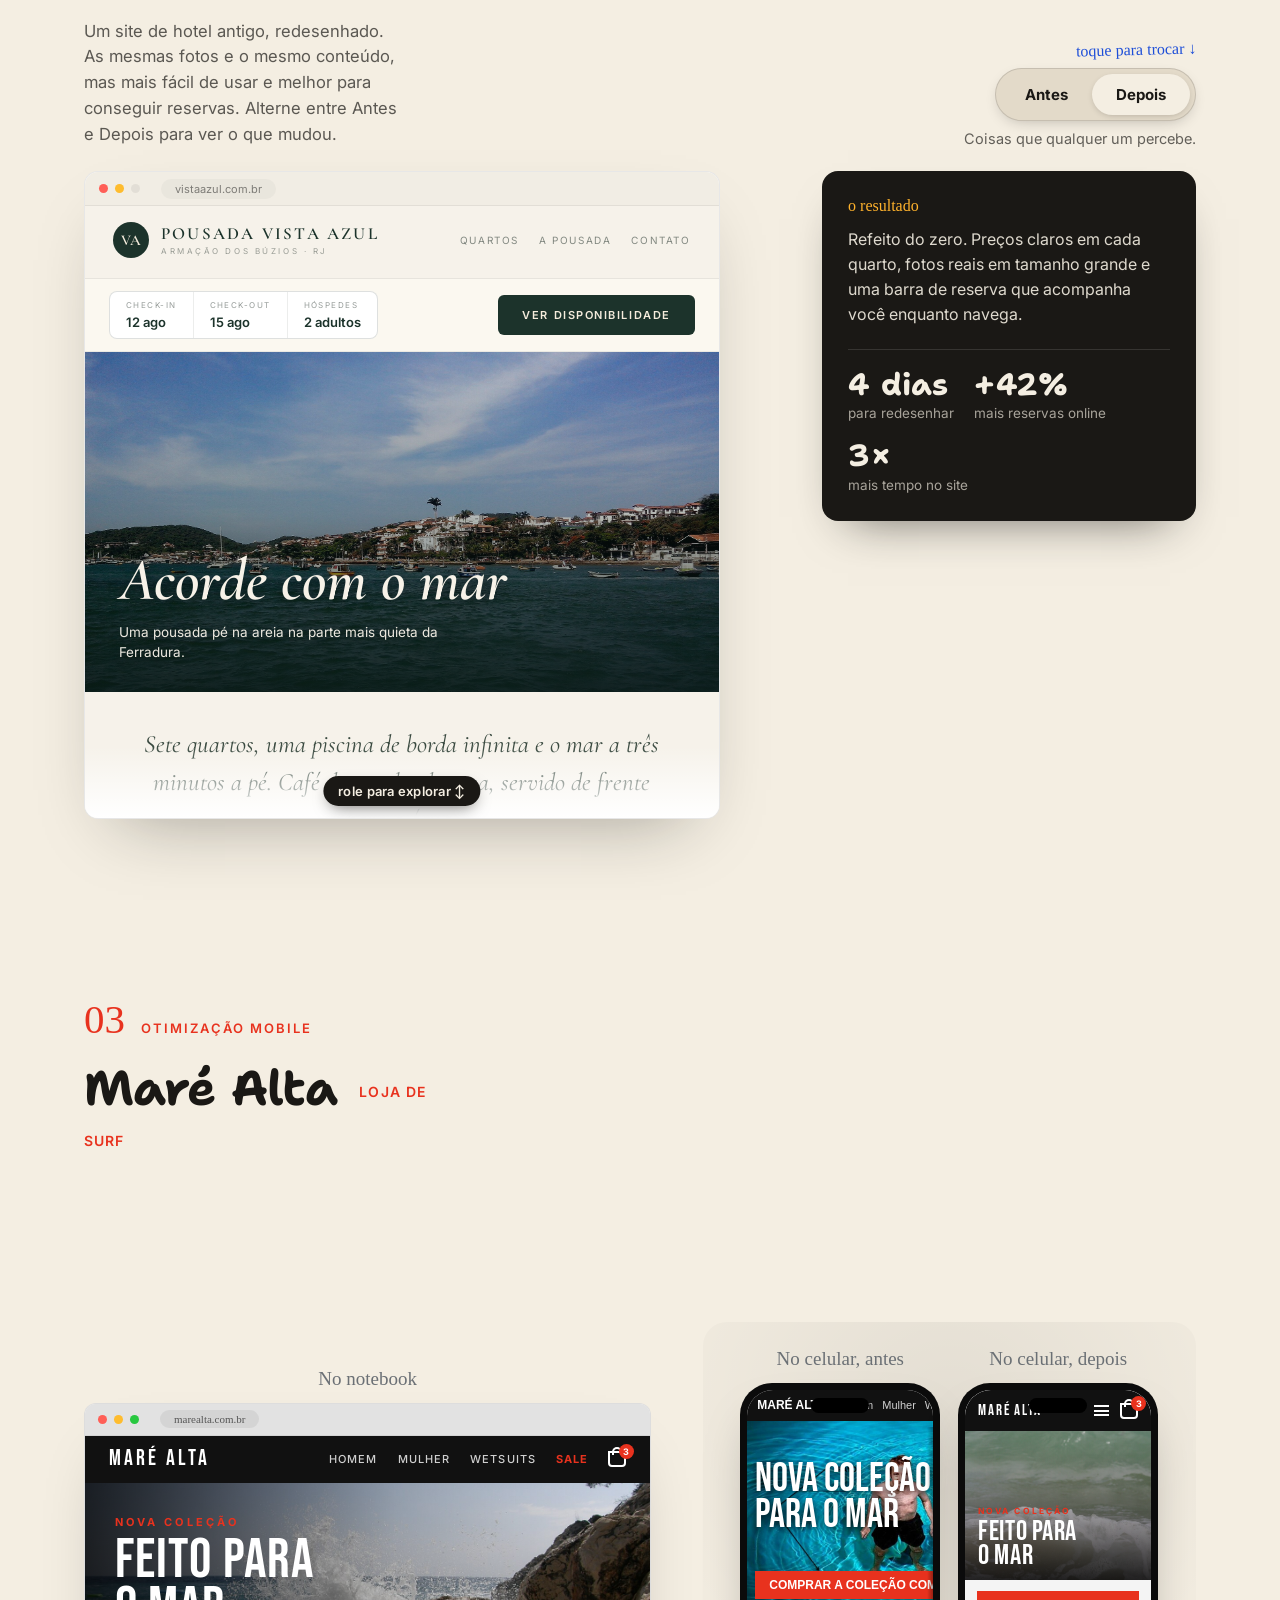
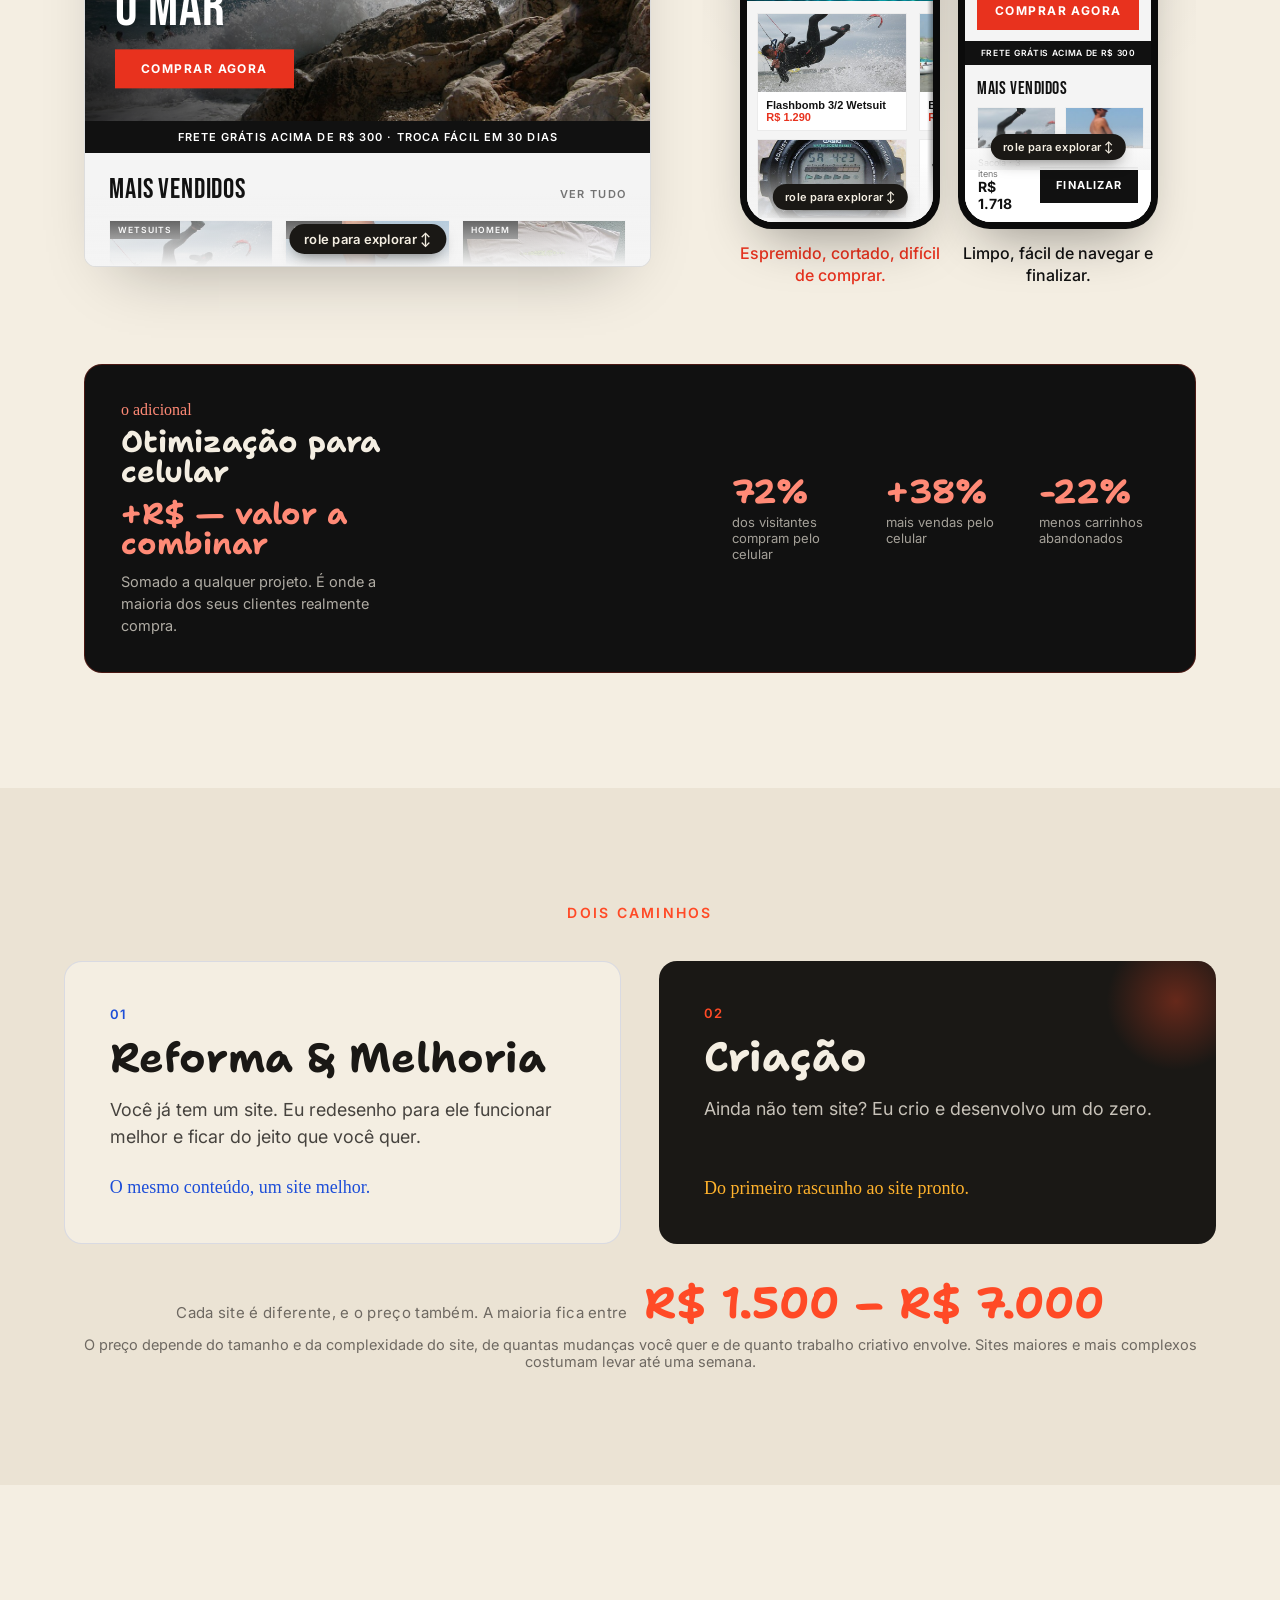
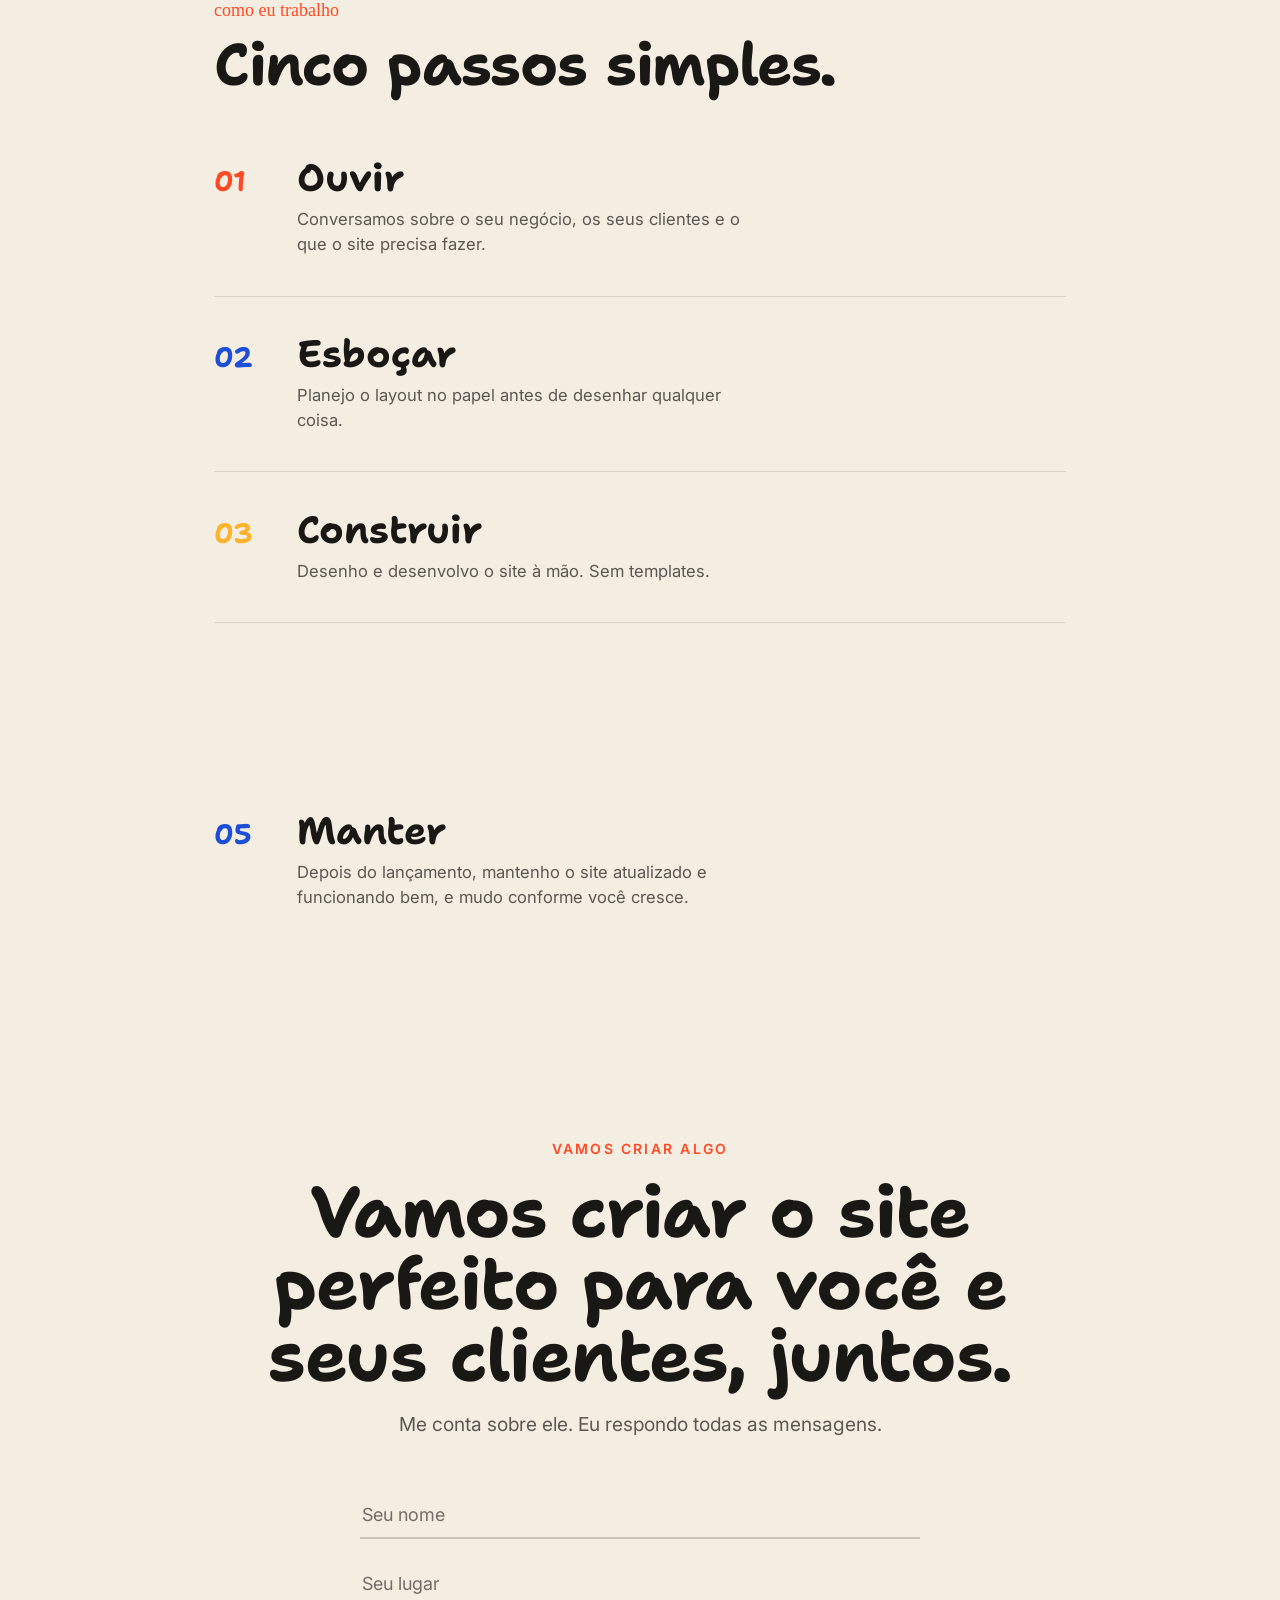
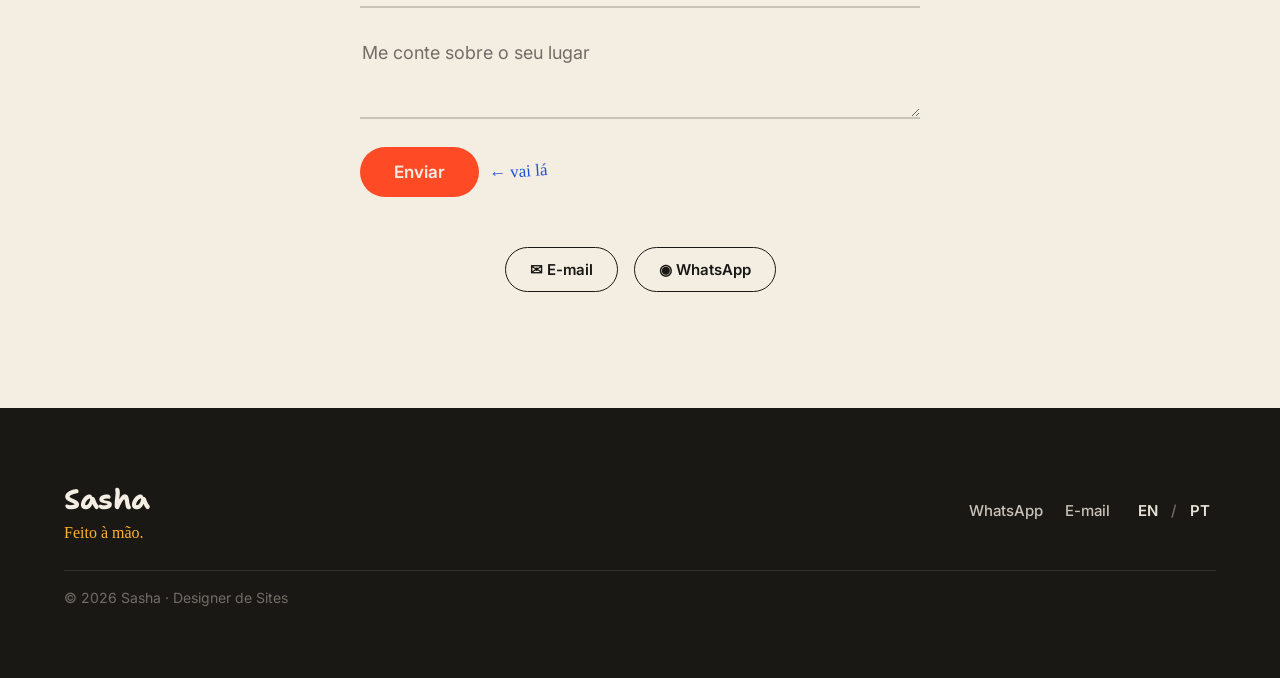
==== commit 10eb9395: "Fix hotel After-state clipping on mobile: let the wide rows wrap The hotel After view's header (logo" ====
--- a/site/index.html
+++ b/site/index.html
@@ -295,7 +295,7 @@
 
             <div data-view-panel="hotel" data-view-value="after" hidden>
             <div style="background:#f6f2ea;font-family:'General Sans','Inter',sans-serif;color:#25332b">
-              <div style="display:flex;align-items:center;justify-content:space-between;padding:20px 28px;border-bottom:1px solid #25332b12">
+              <div style="display:flex;align-items:center;justify-content:space-between;flex-wrap:wrap;row-gap:12px;padding:20px 28px;border-bottom:1px solid #25332b12">
                 <div style="display:flex;align-items:center;gap:12px">
                   <span style="display:inline-flex;width:36px;height:36px;background:#1c332b;border-radius:50%;align-items:center;justify-content:center;font-family:'Cormorant Garamond',serif;font-size:15px;font-weight:600;color:#f4ecdc;letter-spacing:.03em;flex:none">VA</span>
                   <span style="display:flex;flex-direction:column;line-height:1"><span style="font-family:'Cormorant Garamond',serif;font-weight:600;font-size:17px;letter-spacing:.13em;color:#1c332b;white-space:nowrap">POUSADA VISTA AZUL</span><span style="font-size:8px;letter-spacing:.32em;color:#25332b70;margin-top:5px">ARMAÇÃO DOS BÚZIOS · RJ</span></span>
@@ -306,7 +306,7 @@
                   <span style="font-size:10px;letter-spacing:.16em;text-transform:uppercase;color:#25332b8c;white-space:nowrap">Contato</span>
                 </div>
               </div>
-              <div style="position:sticky;top:0;z-index:5;background:#fbf8f1f2;backdrop-filter:blur(10px);border-bottom:1px solid #25332b12;display:flex;align-items:center;gap:14px;padding:12px 24px">
+              <div style="position:sticky;top:0;z-index:5;background:#fbf8f1f2;backdrop-filter:blur(10px);border-bottom:1px solid #25332b12;display:flex;align-items:center;flex-wrap:wrap;gap:14px;padding:12px 24px">
                 <div style="display:flex;align-items:stretch;border:1px solid #25332b26;border-radius:8px;background:#fff;overflow:hidden">
                   <div style="padding:8px 16px;display:flex;flex-direction:column;gap:4px"><span style="font-size:8px;letter-spacing:.18em;color:#25332b7a">CHECK-IN</span><span style="font-size:13px;font-weight:600;color:#1c332b">12 ago</span></div>
                   <div style="width:1px;align-self:stretch;background:#25332b16"></div>
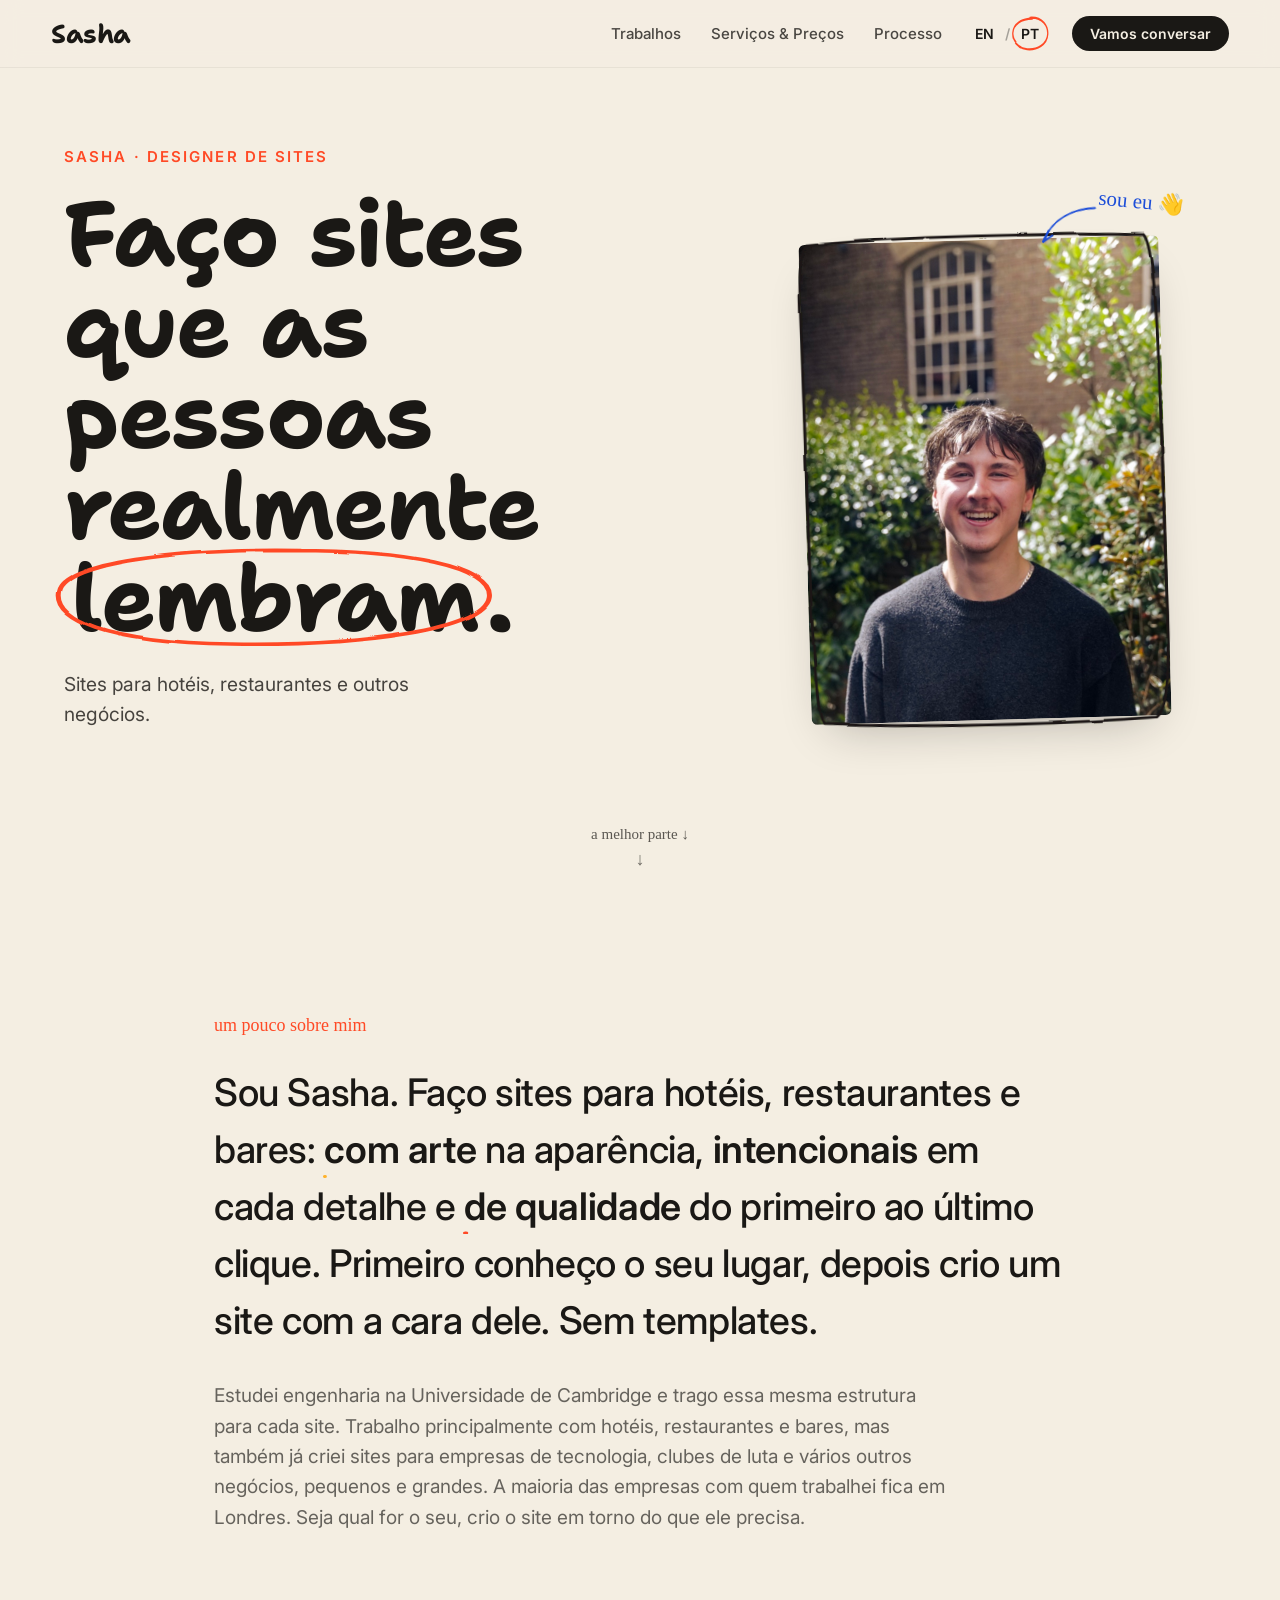
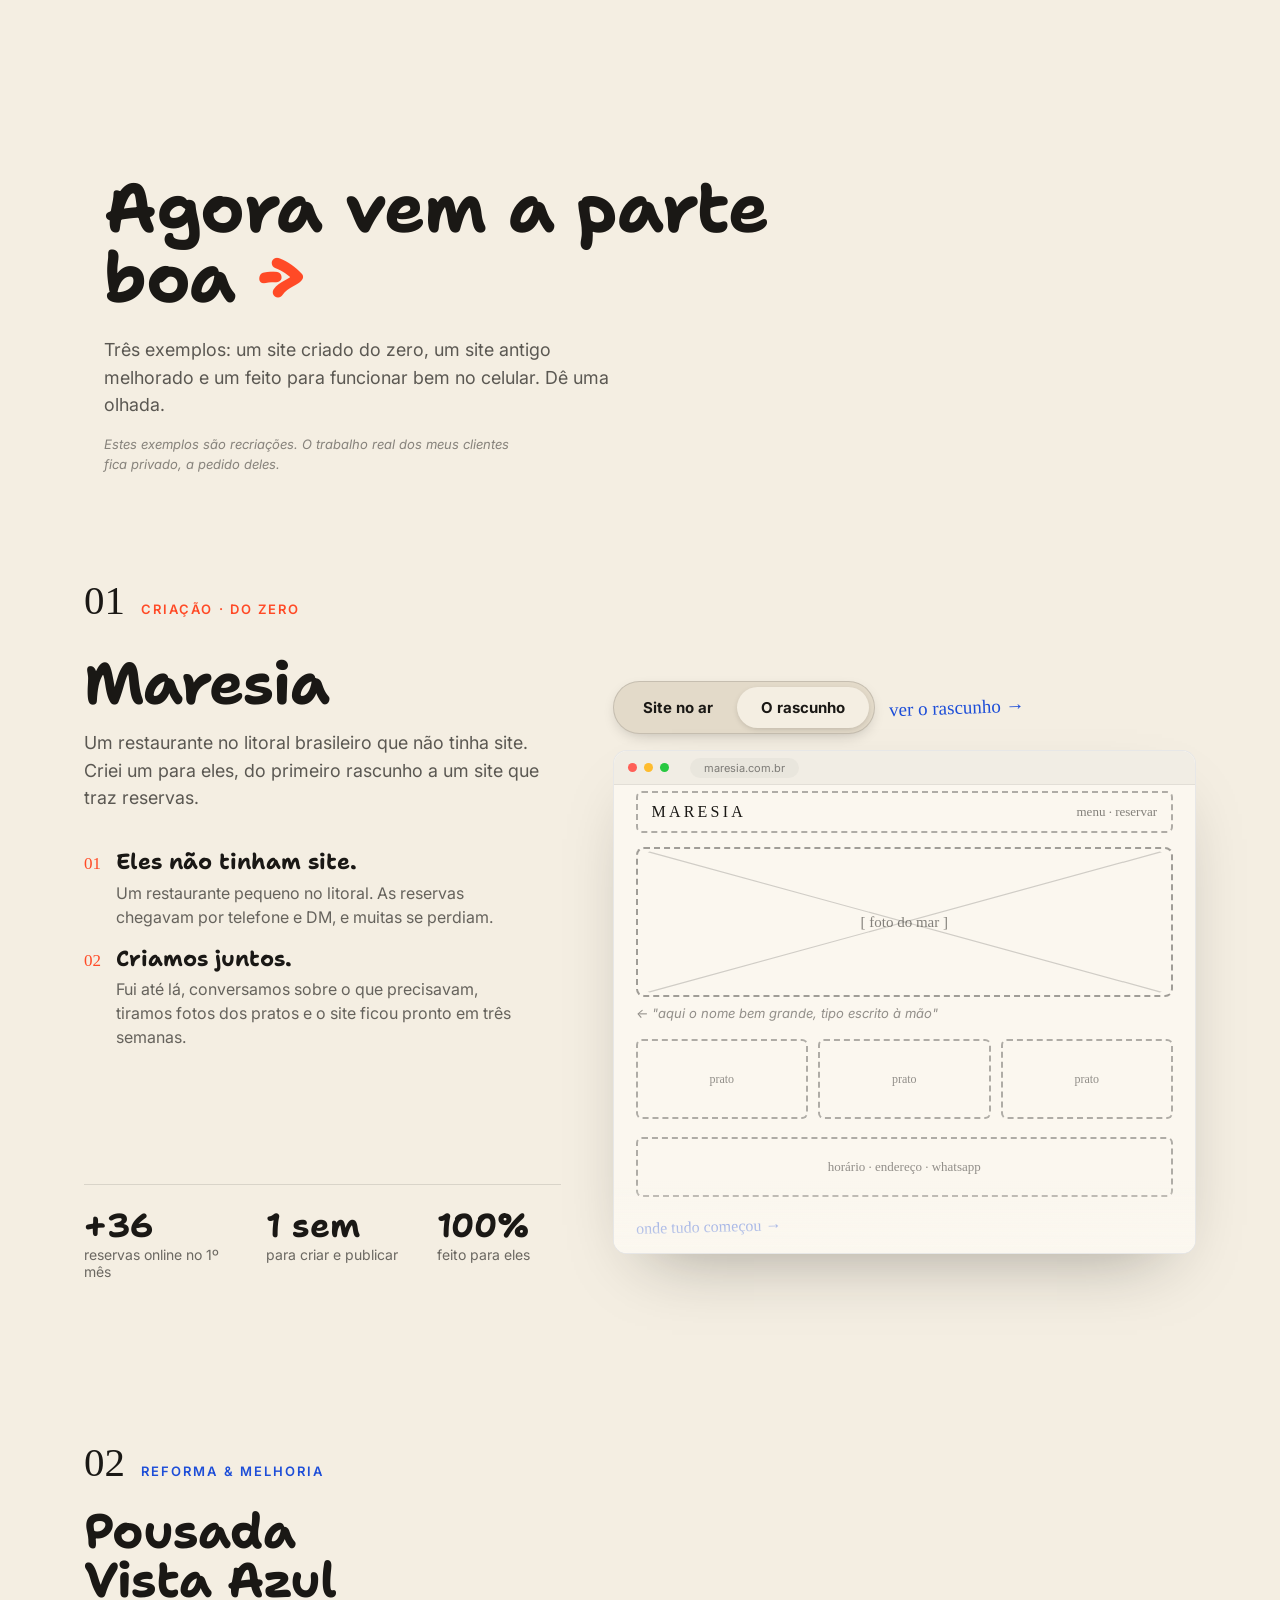
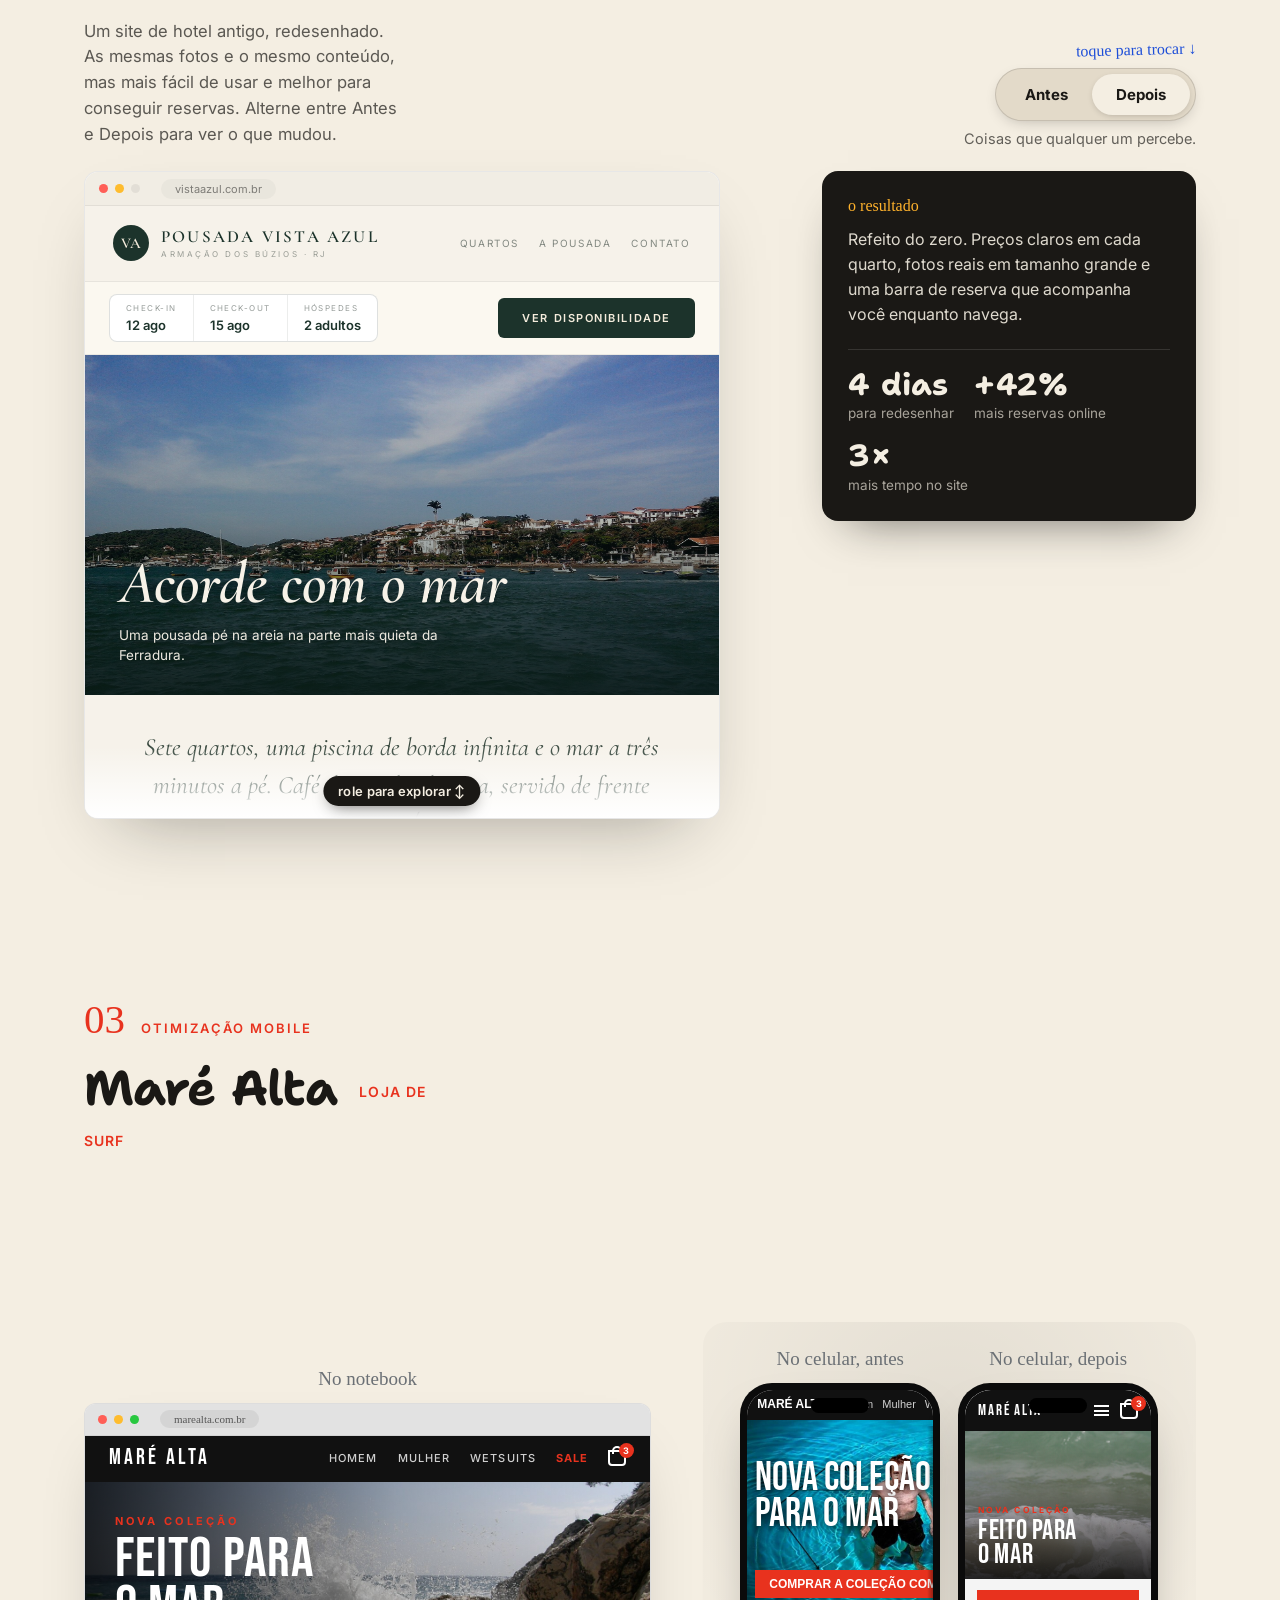
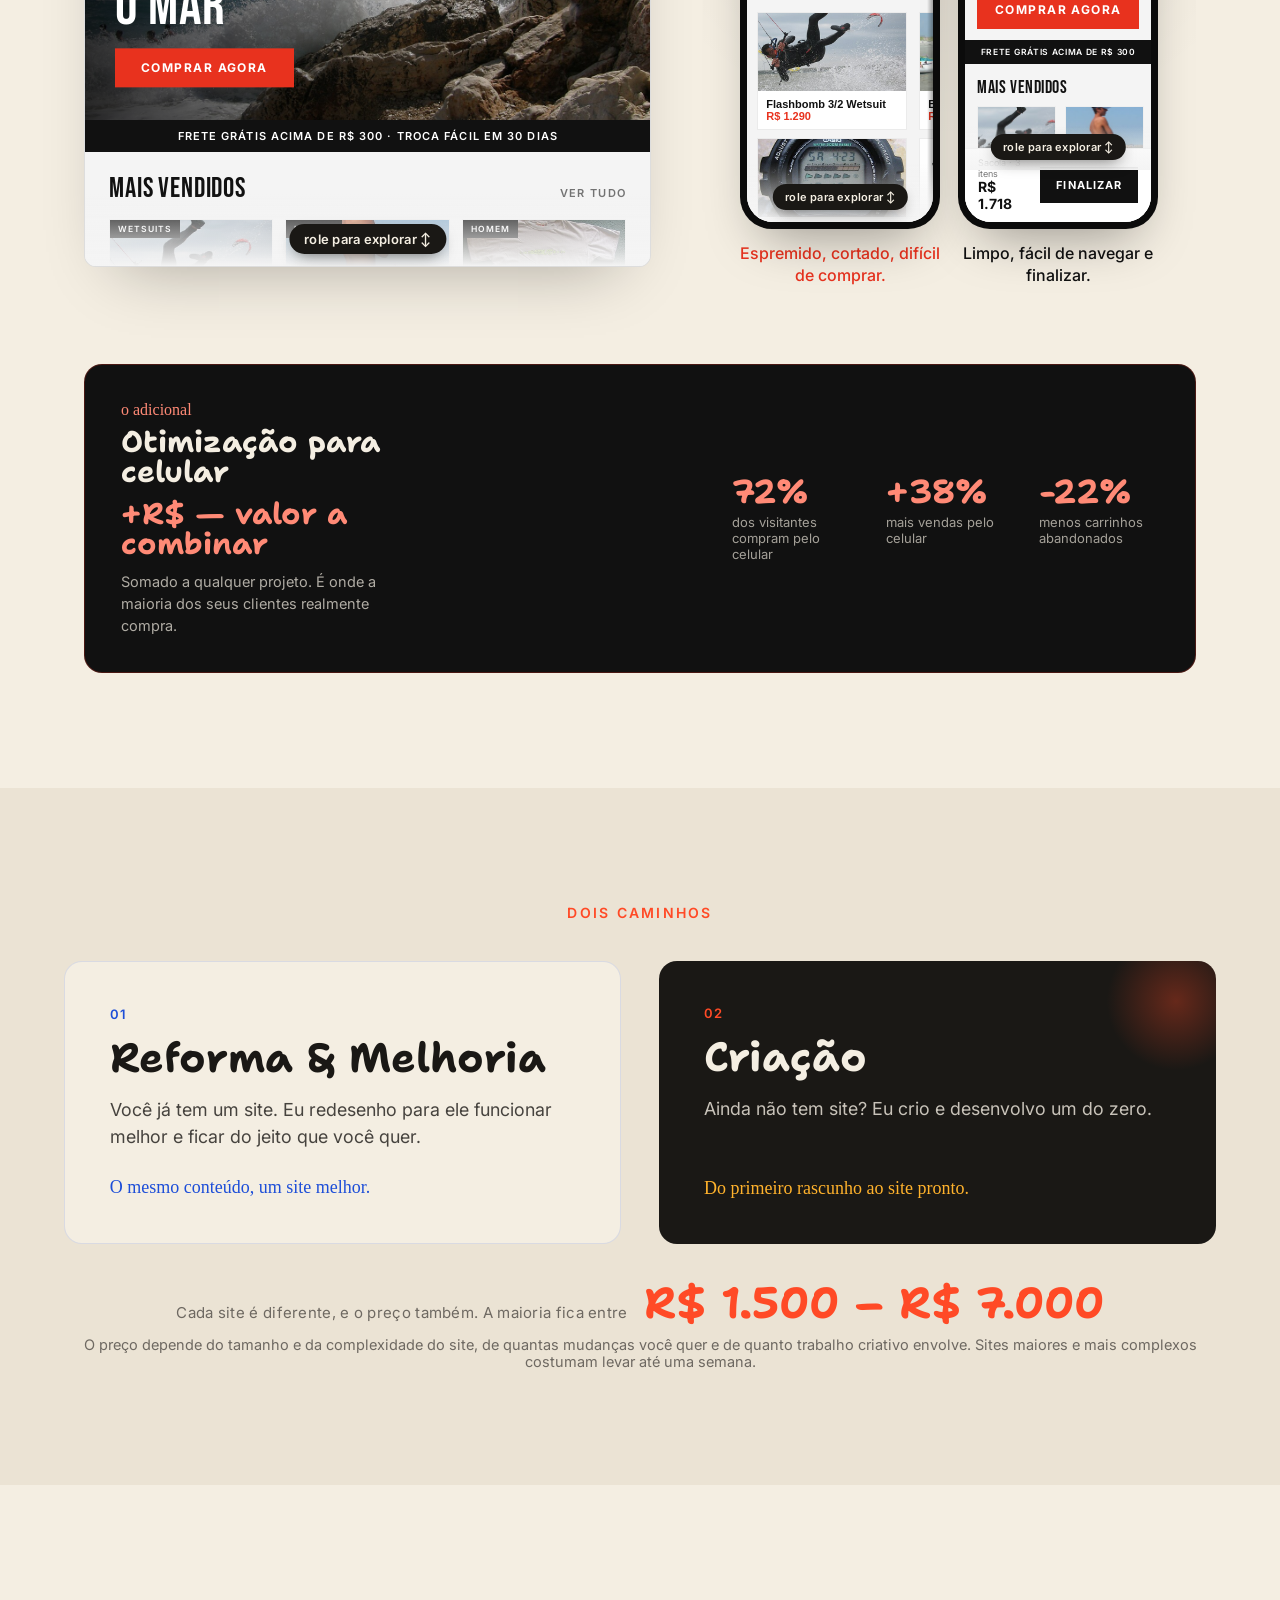
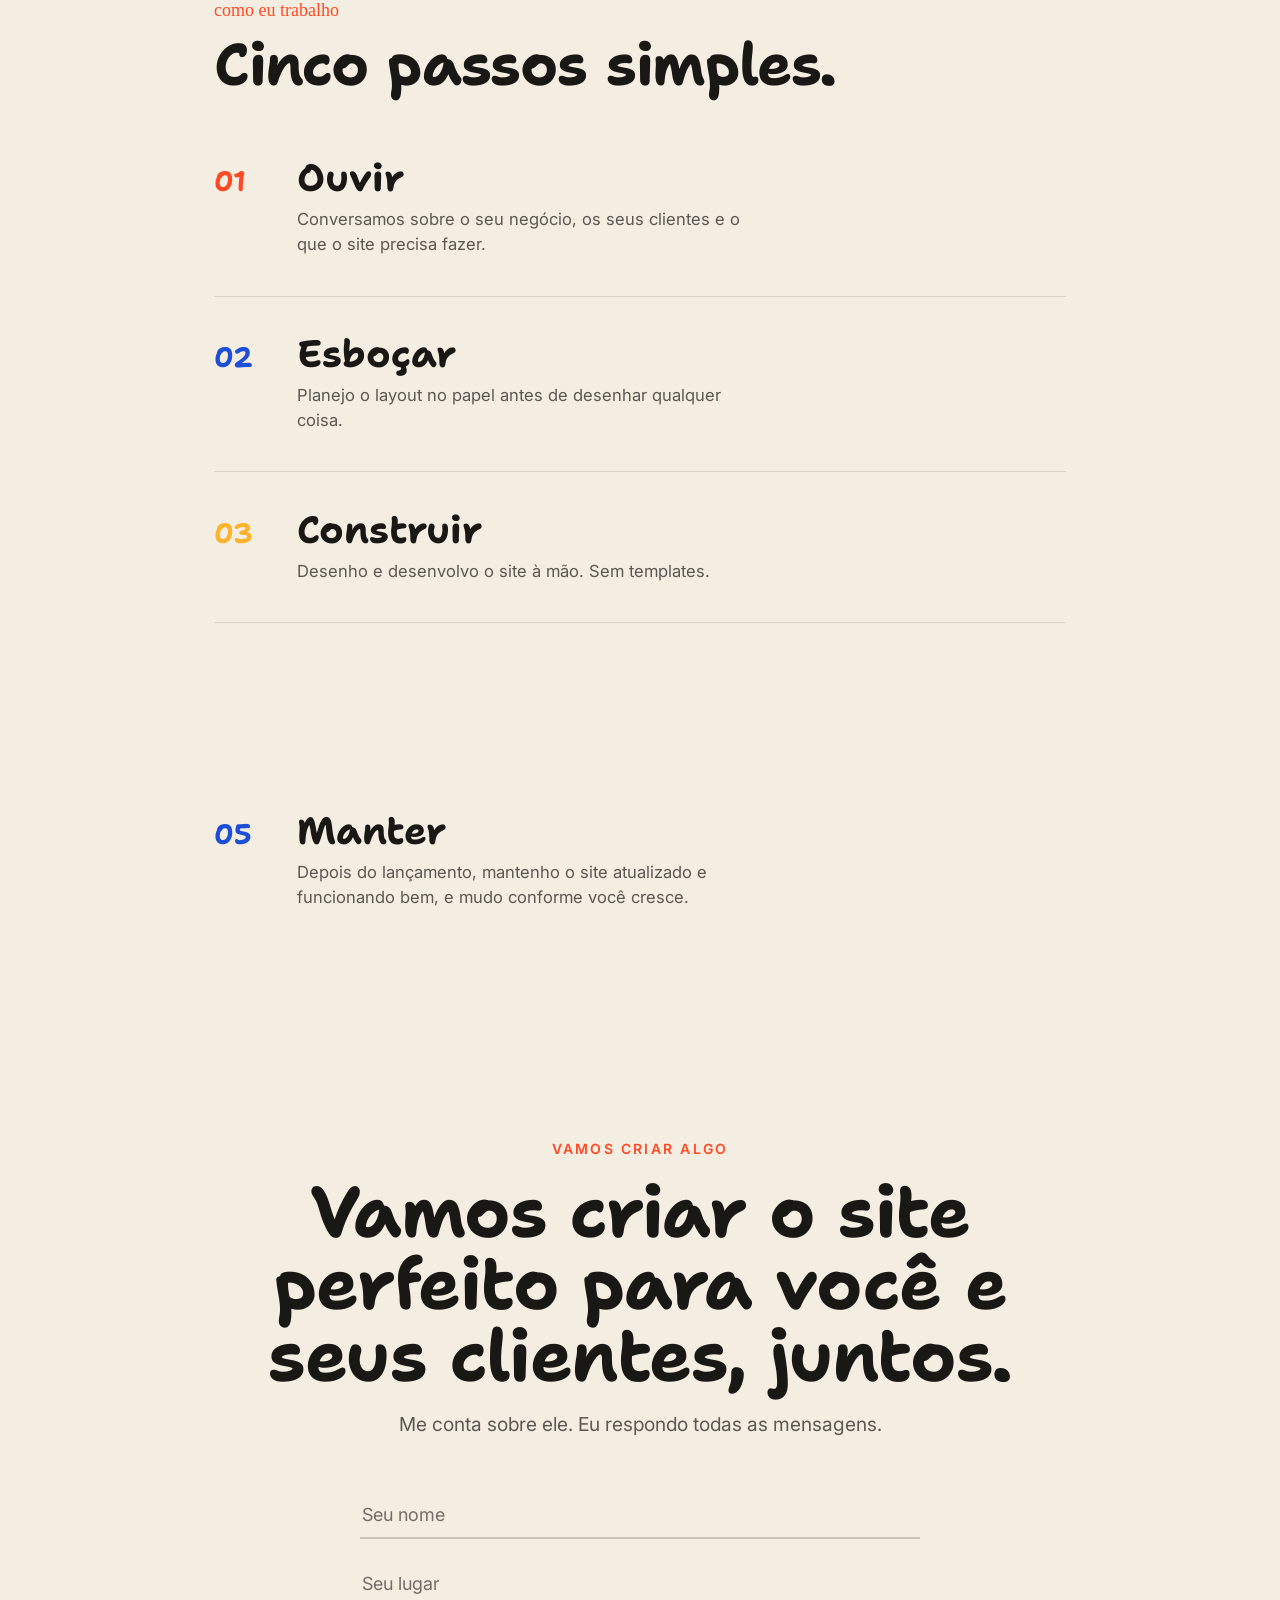
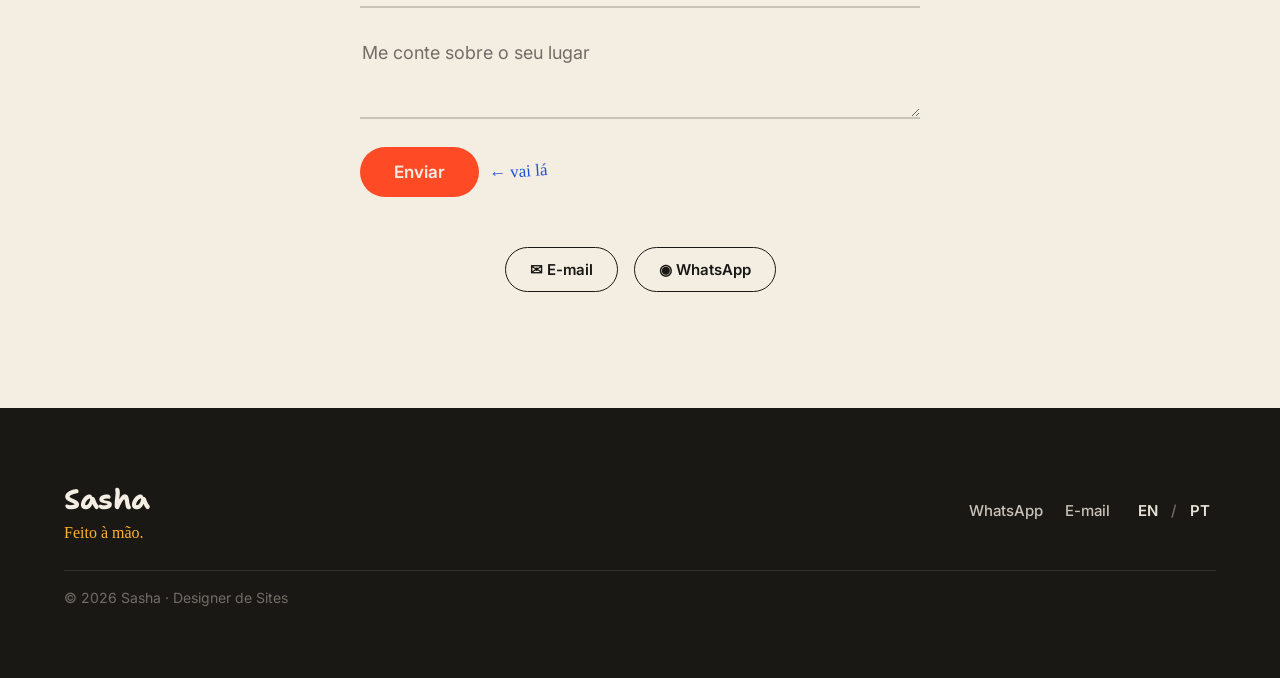
==== commit b48147da: "Mobile polish: hotel room cards + hero "sou eu" spacing - Hotel After-state room cards used a fixed " ====
--- a/site/index.html
+++ b/site/index.html
@@ -68,7 +68,7 @@
         </div>
       </div>
 
-      <div data-reveal style="opacity:0;transform:translateY(26px);position:relative;justify-self:center">
+      <div data-reveal data-herophoto style="opacity:0;transform:translateY(26px);position:relative;justify-self:center">
         <div style="position:relative;width:min(360px,72vw);transform:rotate(-1.6deg)">
           <div style="position:relative;aspect-ratio:3/4;border-radius:6px;overflow:hidden;background:#EBE3D4;box-shadow:0 22px 50px -22px #1a181555">
             <img src="assets/img/maks-final.jpg" alt="Sasha, freelance website creator, smiling outdoors" loading="eager" fetchpriority="high" decoding="async" style="width:100%;height:100%;object-fit:cover;object-position:50% 18%;display:block">
@@ -324,7 +324,7 @@
               <div data-areveal style="opacity:0;transform:translateY(24px);padding:26px 24px 8px">
                 <div style="font-family:'Cormorant Garamond',serif;font-size:28px;font-weight:600;font-style:italic;margin-bottom:18px">Nossos quartos</div>
                 <div style="display:flex;flex-direction:column;gap:18px">
-                  <div style="display:grid;grid-template-columns:270px 1fr;background:#fff;border-radius:9px;overflow:hidden;border:1px solid #25332b12;box-shadow:0 20px 44px -32px #1a181566;transition:transform .3s ease, box-shadow .3s ease" data-hover="transform:translateY(-5px);box-shadow:0 26px 50px -30px #1a181577">
+                  <div style="display:grid;grid-template-columns:2fr 3fr;background:#fff;border-radius:9px;overflow:hidden;border:1px solid #25332b12;box-shadow:0 20px 44px -32px #1a181566;transition:transform .3s ease, box-shadow .3s ease" data-hover="transform:translateY(-5px);box-shadow:0 26px 50px -30px #1a181577">
                     <img src="assets/img/hotel-room-1.jpg" alt="Suíte Vista Mar" loading="lazy" style="width:100%;height:100%;min-height:196px;object-fit:cover;display:block">
                     <div style="padding:22px 26px;display:flex;flex-direction:column;justify-content:center">
                       <div style="font-family:'Cormorant Garamond',serif;font-size:27px;font-weight:600;line-height:1">Suíte Vista Mar</div>
@@ -332,7 +332,7 @@
                       <div style="display:flex;align-items:flex-end;justify-content:space-between;gap:10px;margin-top:16px"><span><span style="font-size:9.5px;letter-spacing:.16em;text-transform:uppercase;color:#25332b7a">a partir de</span><br><b style="font-family:'Cormorant Garamond',serif;font-size:28px;font-weight:600;color:#1c332b;letter-spacing:.01em">R$ 690</b><span style="font-size:11px;color:#25332b7a"> / noite</span></span><span style="font-weight:600;font-size:12px;color:#fff;background:#1c6b5f;padding:9px 20px;border-radius:5px">Reservar</span></div>
                     </div>
                   </div>
-                  <div style="display:grid;grid-template-columns:270px 1fr;background:#fff;border-radius:9px;overflow:hidden;border:1px solid #25332b12;box-shadow:0 20px 44px -32px #1a181566;transition:transform .3s ease, box-shadow .3s ease" data-hover="transform:translateY(-5px);box-shadow:0 26px 50px -30px #1a181577">
+                  <div style="display:grid;grid-template-columns:2fr 3fr;background:#fff;border-radius:9px;overflow:hidden;border:1px solid #25332b12;box-shadow:0 20px 44px -32px #1a181566;transition:transform .3s ease, box-shadow .3s ease" data-hover="transform:translateY(-5px);box-shadow:0 26px 50px -30px #1a181577">
                     <img src="assets/img/hotel-room-2.jpg" alt="Quarto Jardim" loading="lazy" style="width:100%;height:100%;min-height:196px;object-fit:cover;display:block">
                     <div style="padding:22px 26px;display:flex;flex-direction:column;justify-content:center">
                       <div style="font-family:'Cormorant Garamond',serif;font-size:27px;font-weight:600;line-height:1">Quarto Jardim</div>
--- a/site/assets/css/style.css
+++ b/site/assets/css/style.css
@@ -111,3 +111,6 @@
 /* The phone pair scales to fit via the fitMockups() scaler (data-fit), so it no
    longer needs width-specific transform/padding hacks here. */
 @media (max-width:560px){ [data-herogrid]{ text-align:left; } }
+/* On mobile the hero photo stacks under the CTAs; give it room so the
+   "sou eu" note doesn't crowd the button above it. */
+@media (max-width:880px){ [data-herophoto]{ margin-top:44px; } }
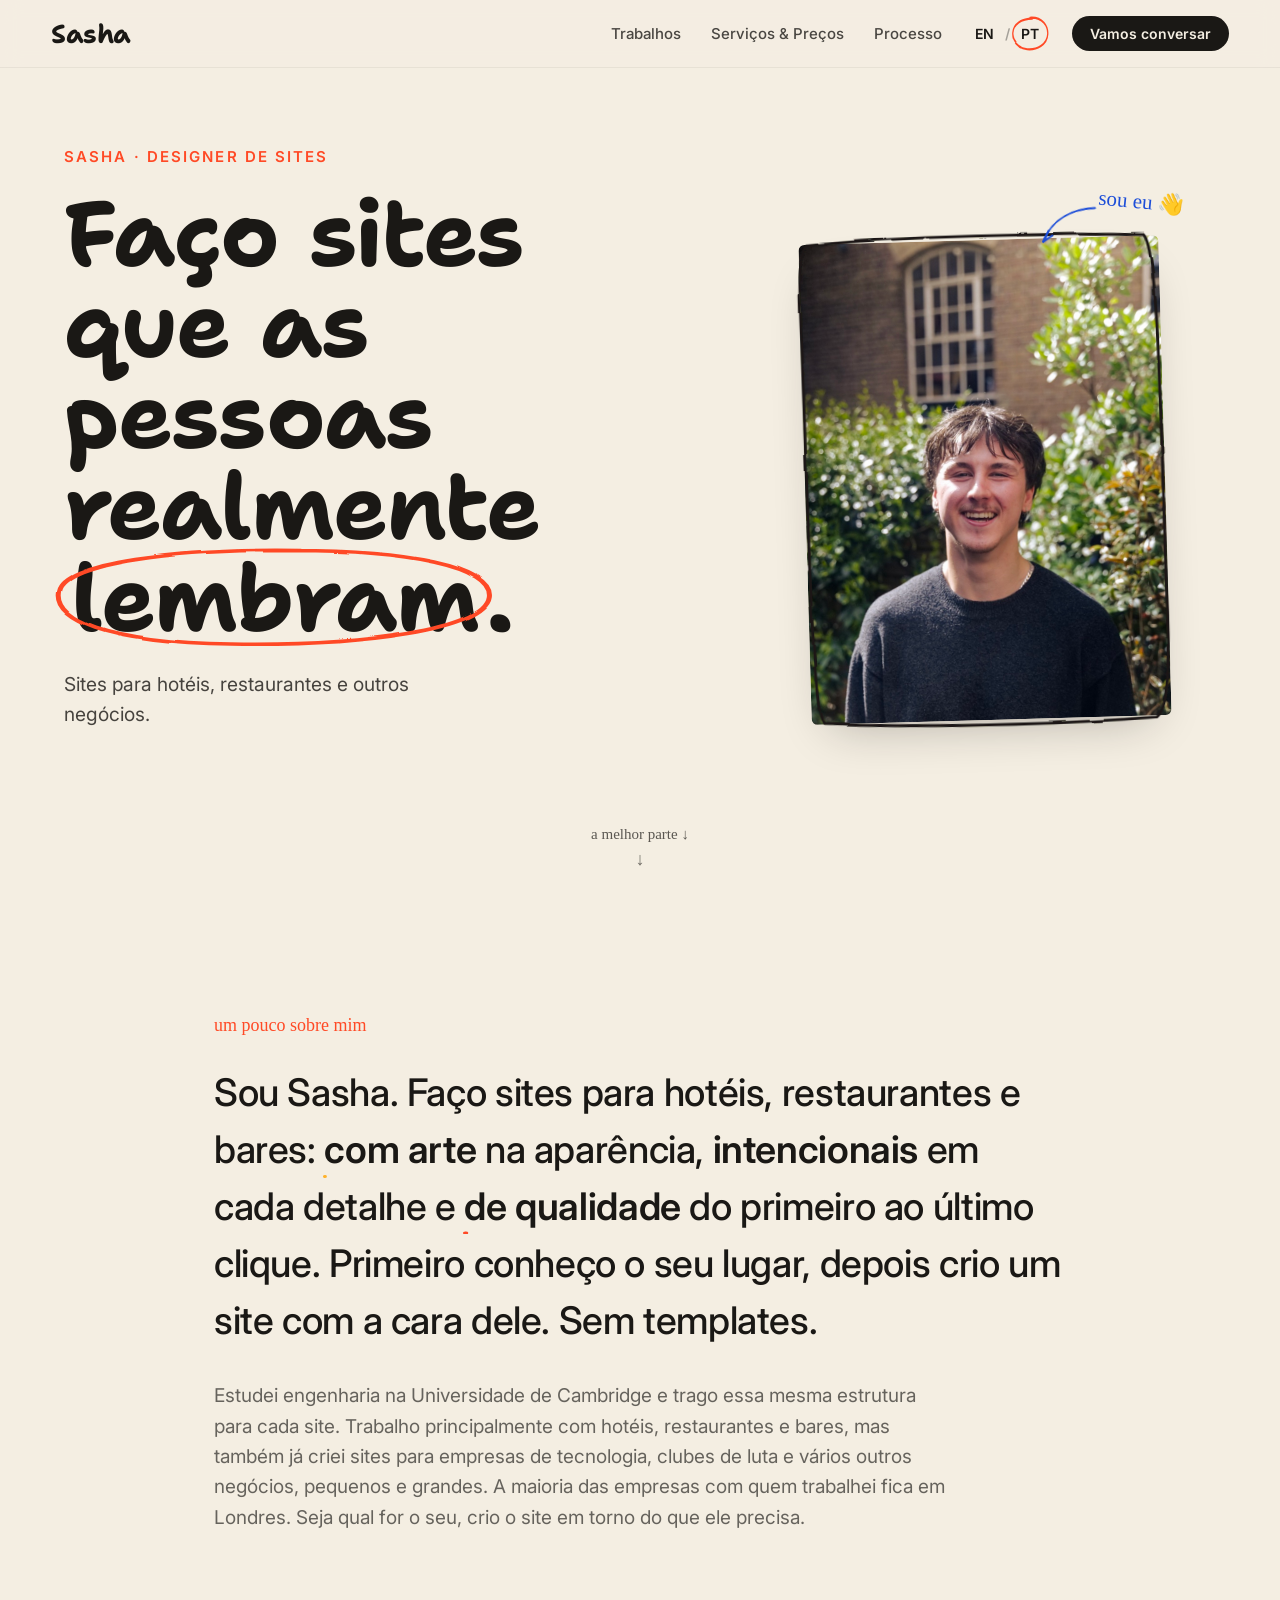
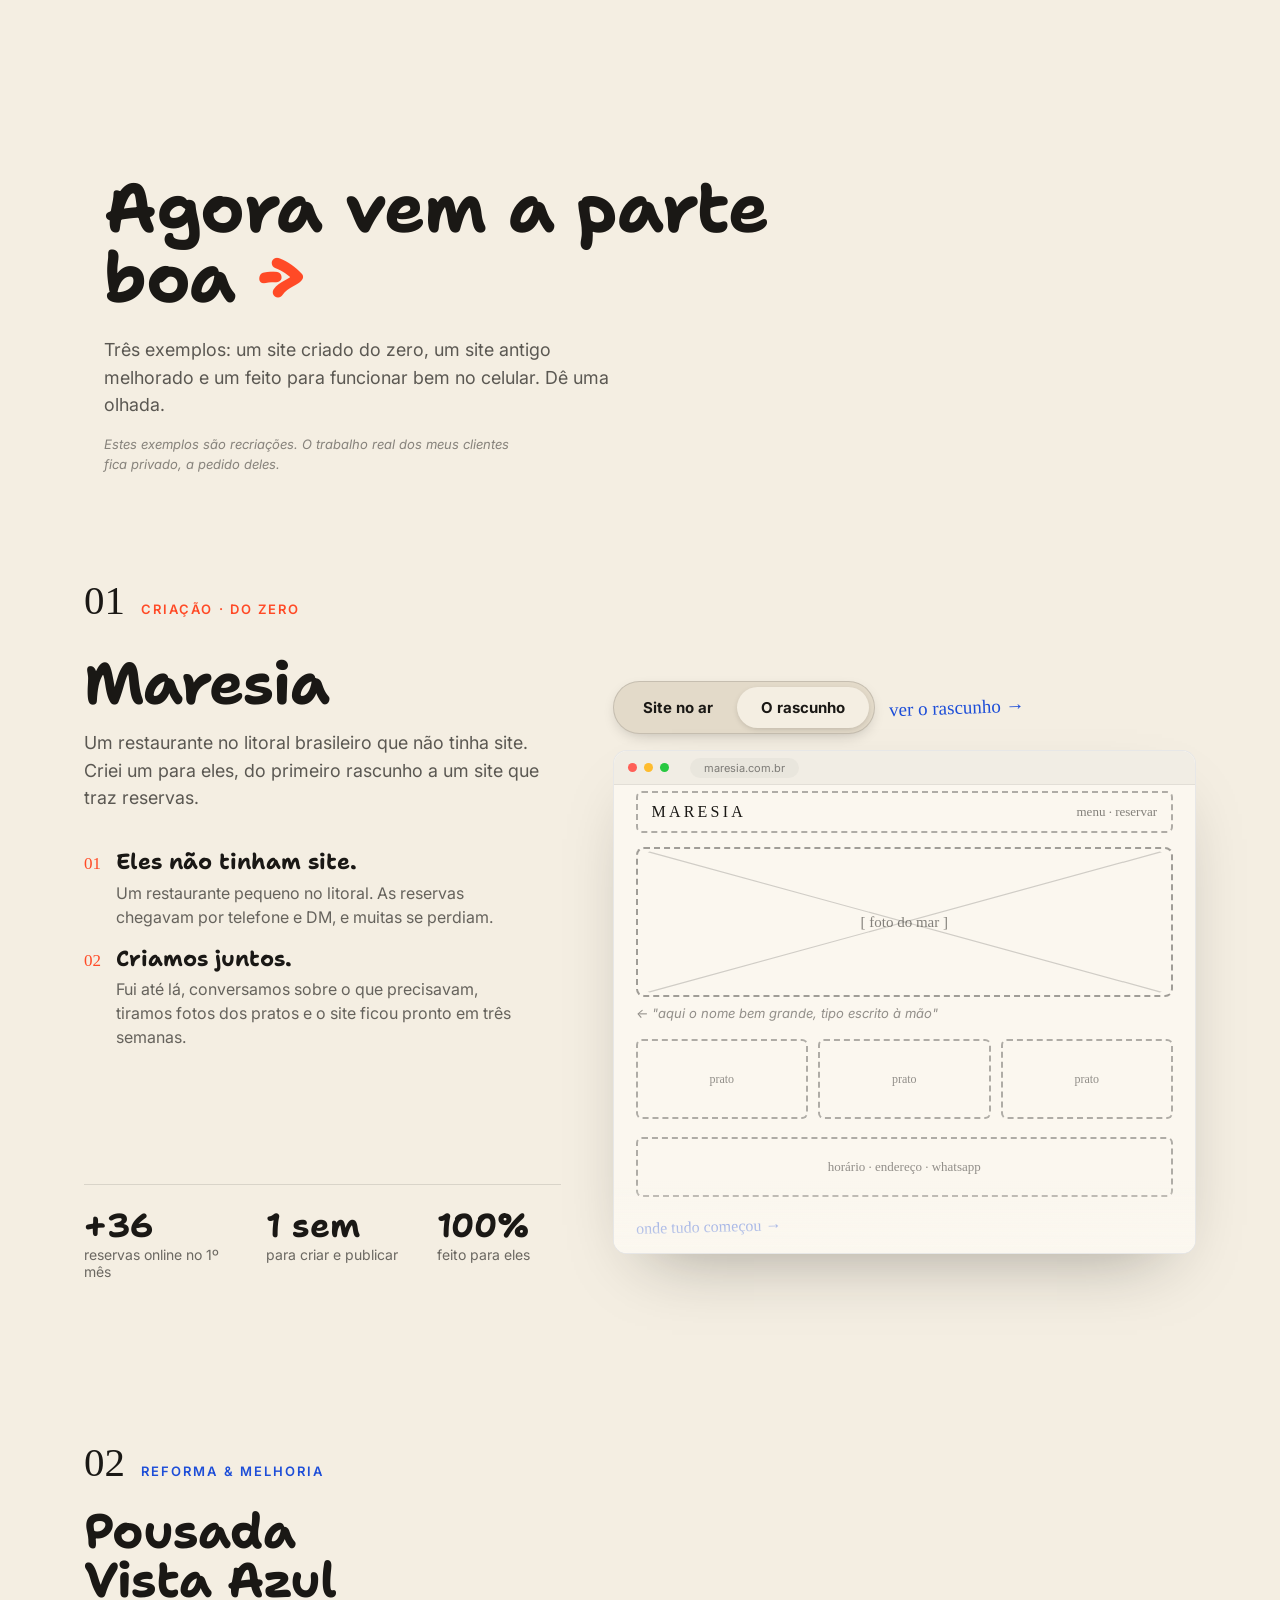
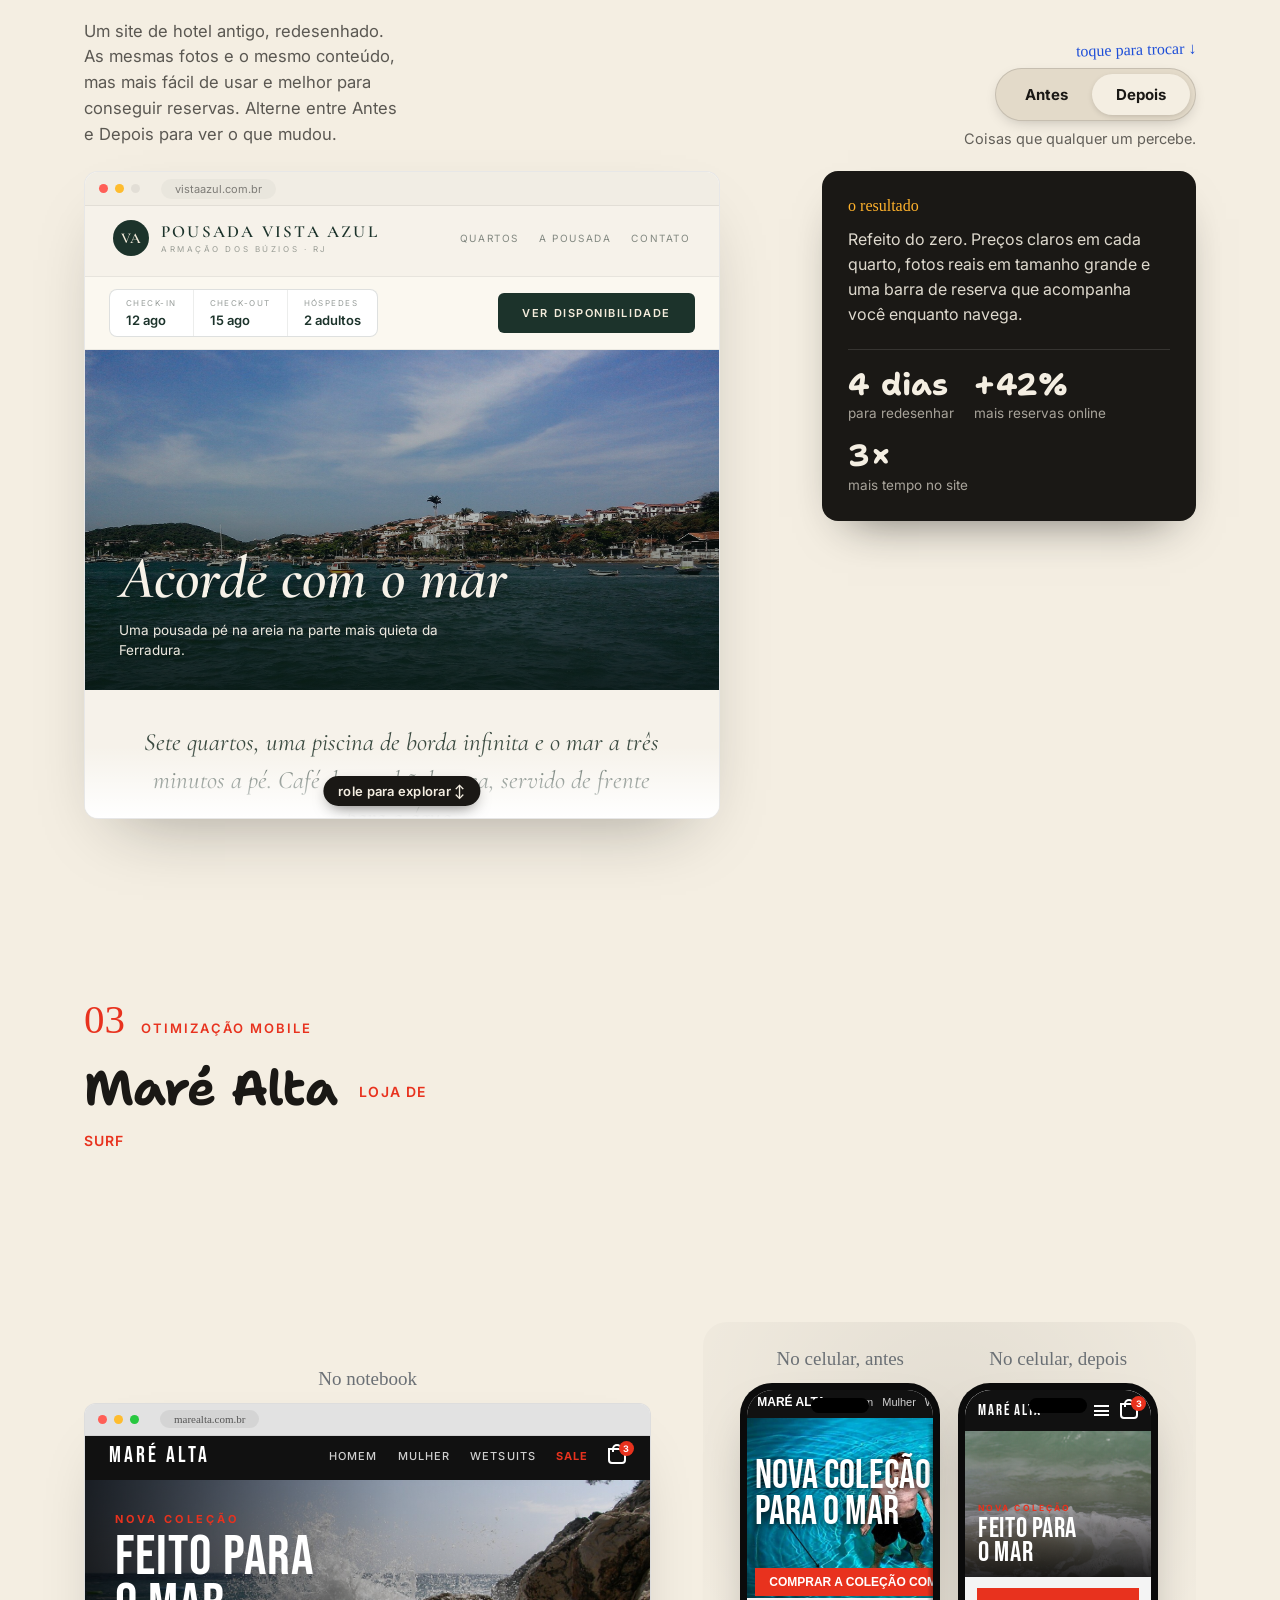
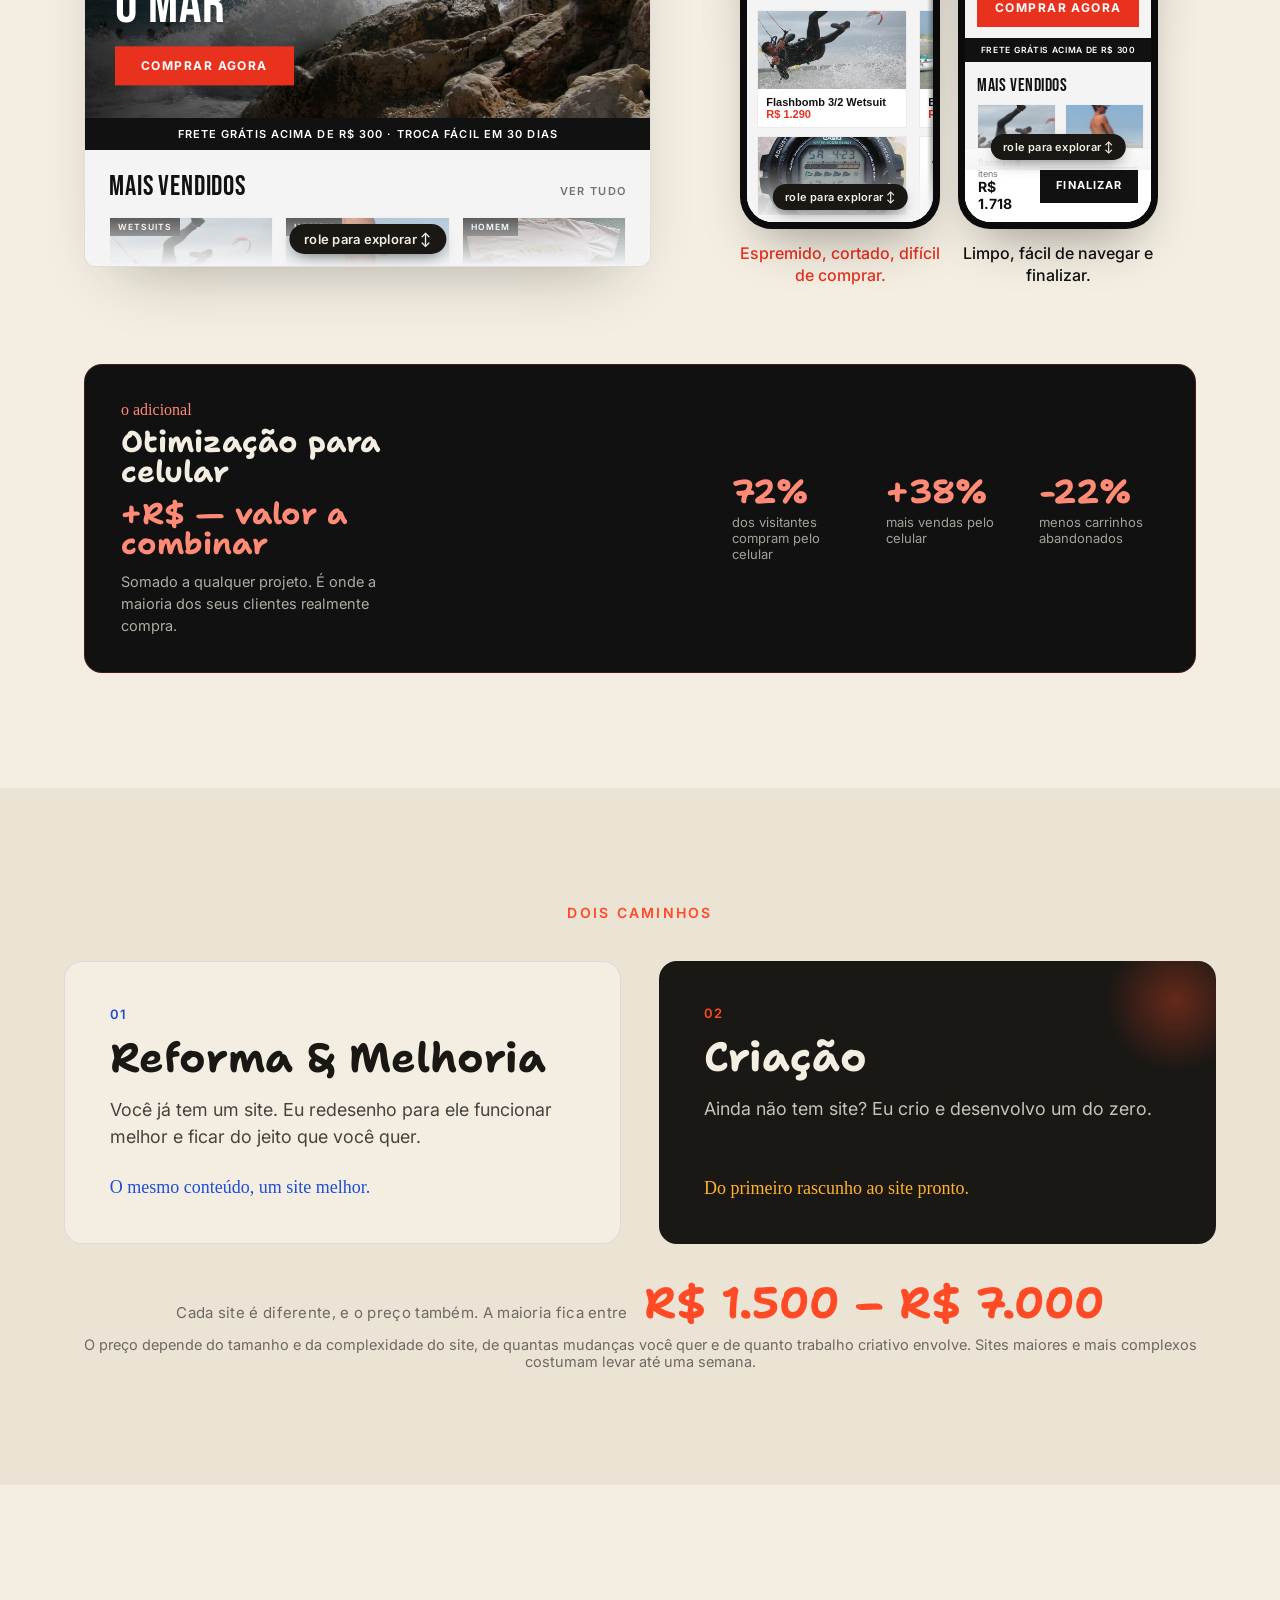
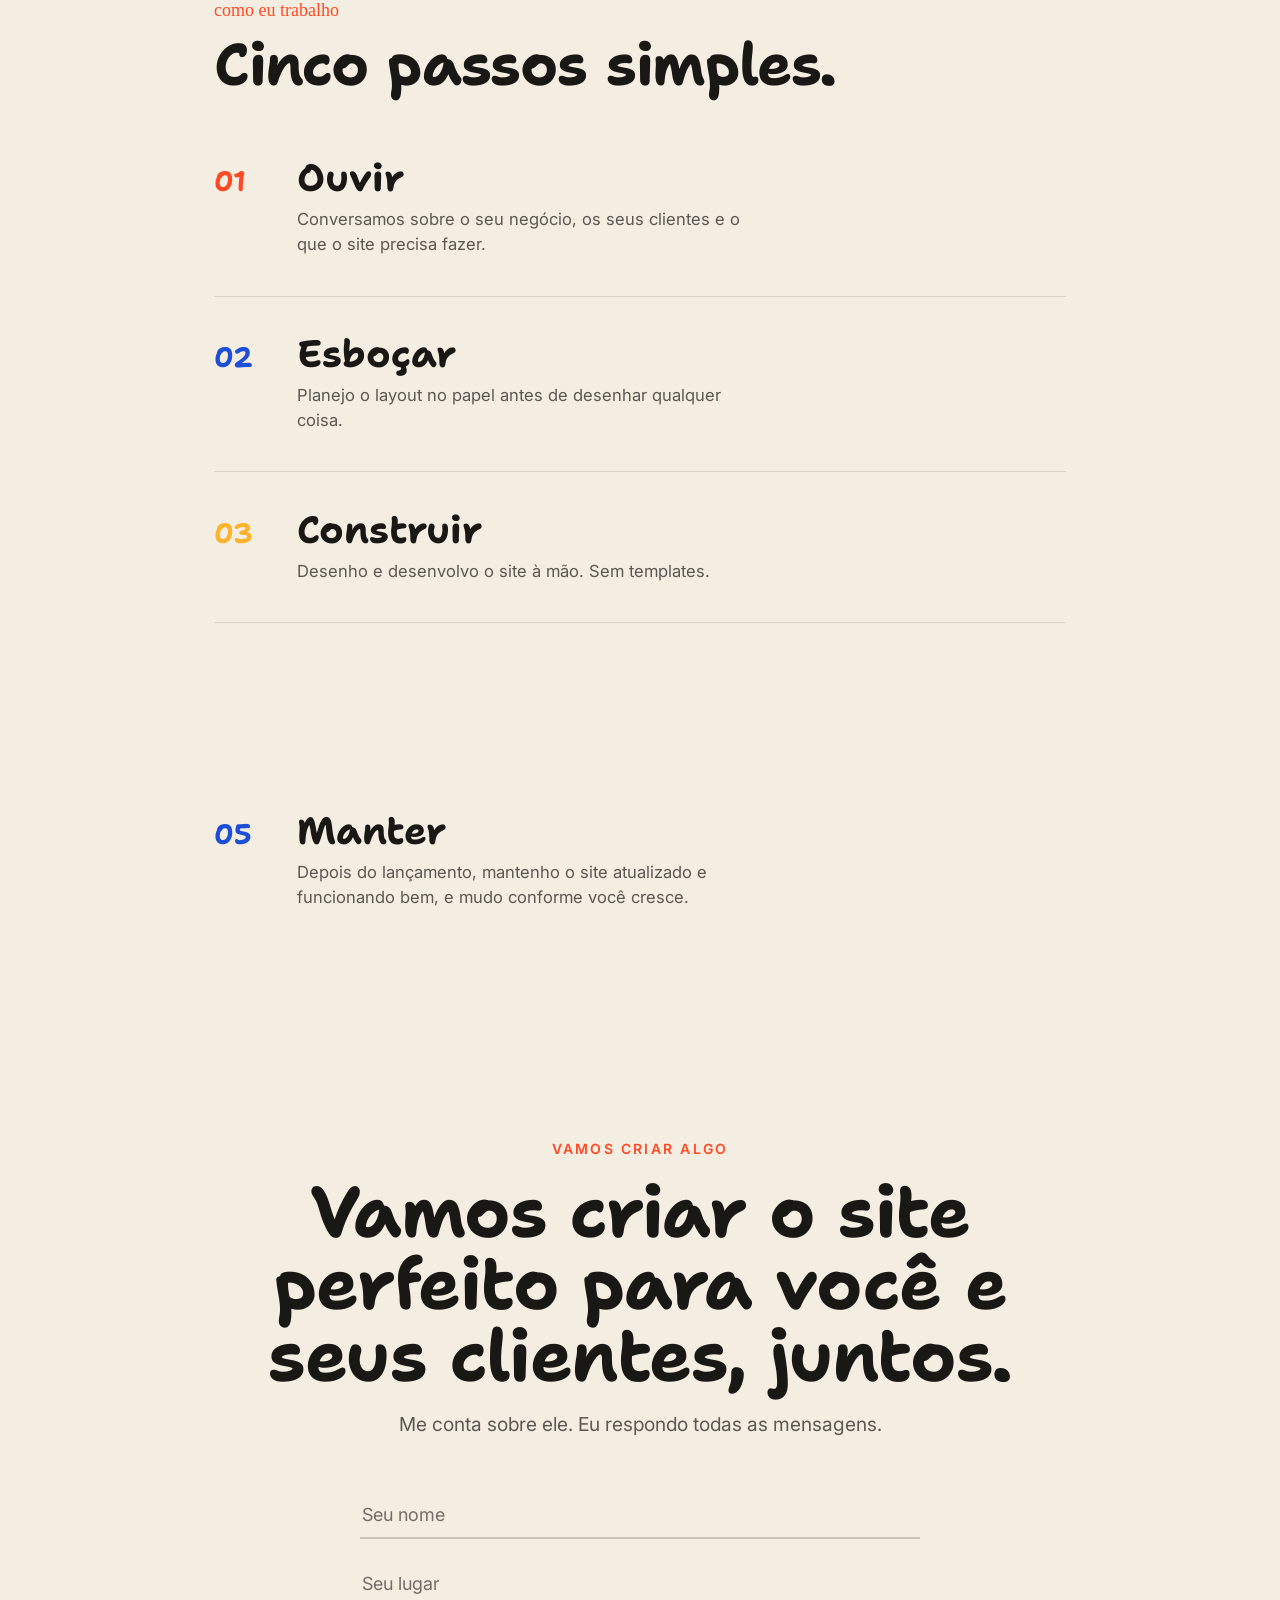
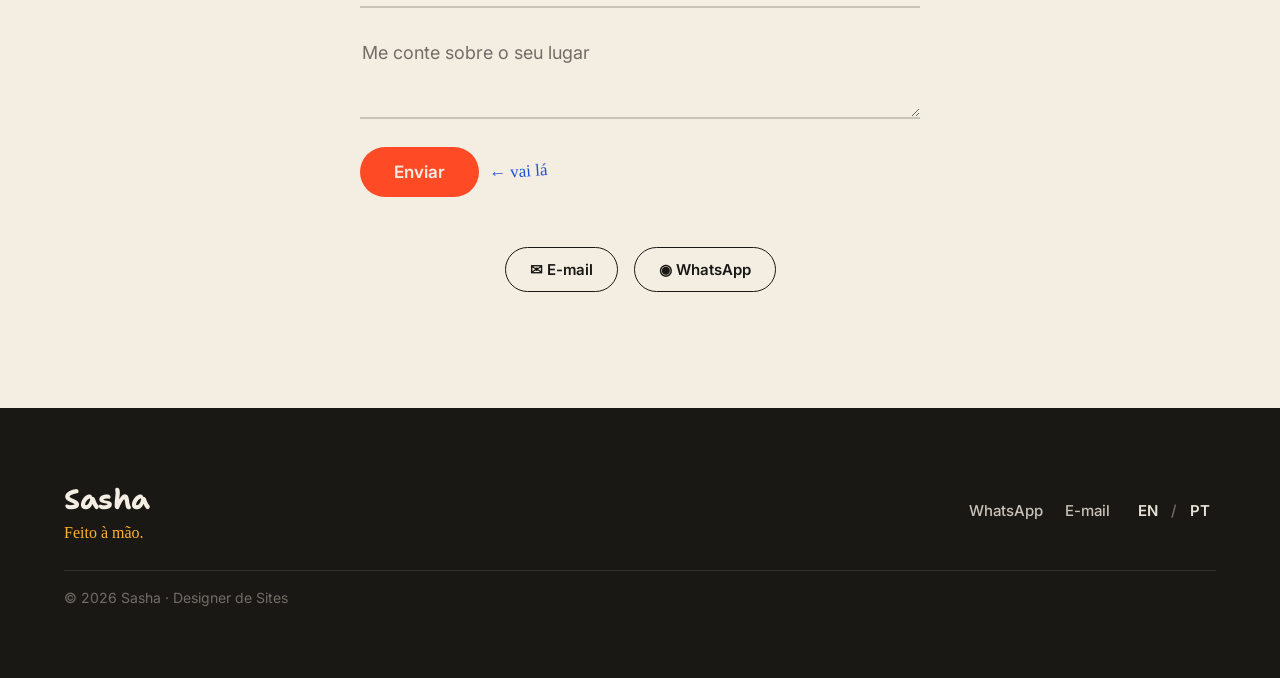
==== commit 88fc6207: "Fix restaurant menu pricing wrap on mobile + add no-stale-cache headers - Maresia dish cards: at pho" ====
--- a/site/index.html
+++ b/site/index.html
@@ -171,21 +171,21 @@
                   <div style="background:#fff;border:1px solid #23342f12;border-radius:4px;overflow:hidden;transition:transform .3s ease, box-shadow .3s ease" data-hover="transform:translateY(-5px);box-shadow:0 16px 32px -18px #1a181559">
                     <img src="assets/img/moqueca-frutos-do-mar.jpg" alt="" loading="lazy" style="width:100%;height:104px;object-fit:cover;display:block">
                     <div style="padding:14px">
-                      <div style="display:flex;justify-content:space-between;align-items:baseline;gap:8px"><span style="font-weight:600;font-size:19px">Moqueca de Camarão</span><span style="font-weight:600;font-size:16px;color:#c4622d">R$ 128</span></div>
+                      <div style="display:flex;justify-content:space-between;align-items:baseline;flex-wrap:wrap;gap:2px 8px"><span style="font-weight:600;font-size:19px">Moqueca de Camarão</span><span style="font-weight:600;font-size:16px;color:#c4622d;white-space:nowrap">R$ 128</span></div>
                       <div style="font-family:'General Sans','Inter',sans-serif;font-size:12px;color:#23342f99;margin-top:6px;line-height:1.45">Leite de coco, dendê, pirão da casa.</div>
                     </div>
                   </div>
                   <div style="background:#fff;border:1px solid #23342f12;border-radius:4px;overflow:hidden;transition:transform .3s ease, box-shadow .3s ease" data-hover="transform:translateY(-5px);box-shadow:0 16px 32px -18px #1a181559">
                     <img src="assets/img/moqueca-cacao.jpg" alt="" loading="lazy" style="width:100%;height:104px;object-fit:cover;display:block">
                     <div style="padding:14px">
-                      <div style="display:flex;justify-content:space-between;align-items:baseline;gap:8px"><span style="font-weight:600;font-size:19px">Peixe na Telha</span><span style="font-weight:600;font-size:16px;color:#c4622d">R$ 96</span></div>
+                      <div style="display:flex;justify-content:space-between;align-items:baseline;flex-wrap:wrap;gap:2px 8px"><span style="font-weight:600;font-size:19px">Peixe na Telha</span><span style="font-weight:600;font-size:16px;color:#c4622d;white-space:nowrap">R$ 96</span></div>
                       <div style="font-family:'General Sans','Inter',sans-serif;font-size:12px;color:#23342f99;margin-top:6px;line-height:1.45">Pescado do dia, ervas, limão siciliano.</div>
                     </div>
                   </div>
                   <div style="background:#fff;border:1px solid #23342f12;border-radius:4px;overflow:hidden;transition:transform .3s ease, box-shadow .3s ease" data-hover="transform:translateY(-5px);box-shadow:0 16px 32px -18px #1a181559">
                     <img src="assets/img/seafood-plate.jpg" alt="" loading="lazy" style="width:100%;height:104px;object-fit:cover;display:block">
                     <div style="padding:14px">
-                      <div style="display:flex;justify-content:space-between;align-items:baseline;gap:8px"><span style="font-weight:600;font-size:19px">Frutos do Mar</span><span style="font-weight:600;font-size:16px;color:#c4622d">R$ 148</span></div>
+                      <div style="display:flex;justify-content:space-between;align-items:baseline;flex-wrap:wrap;gap:2px 8px"><span style="font-weight:600;font-size:19px">Frutos do Mar</span><span style="font-weight:600;font-size:16px;color:#c4622d;white-space:nowrap">R$ 148</span></div>
                       <div style="font-family:'General Sans','Inter',sans-serif;font-size:12px;color:#23342f99;margin-top:6px;line-height:1.45">Do dia, na brasa, para dividir.</div>
                     </div>
                   </div>
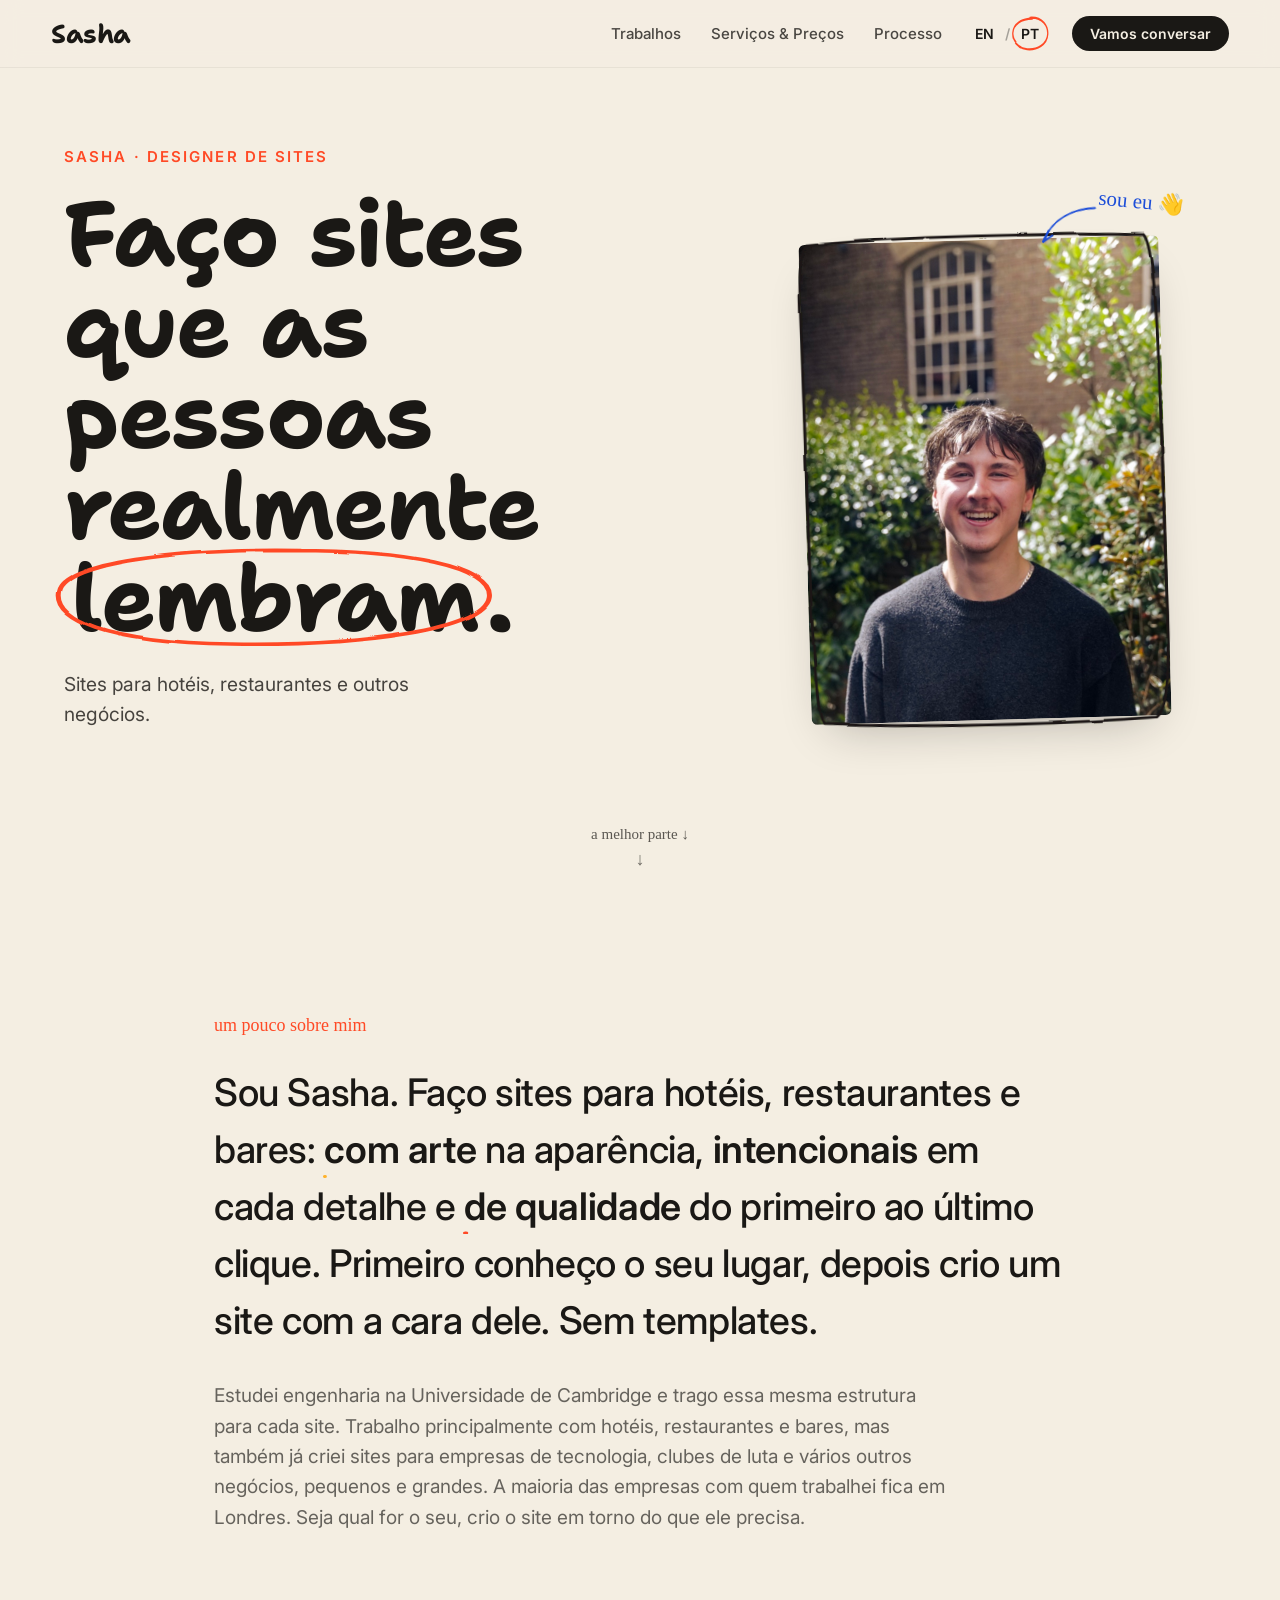
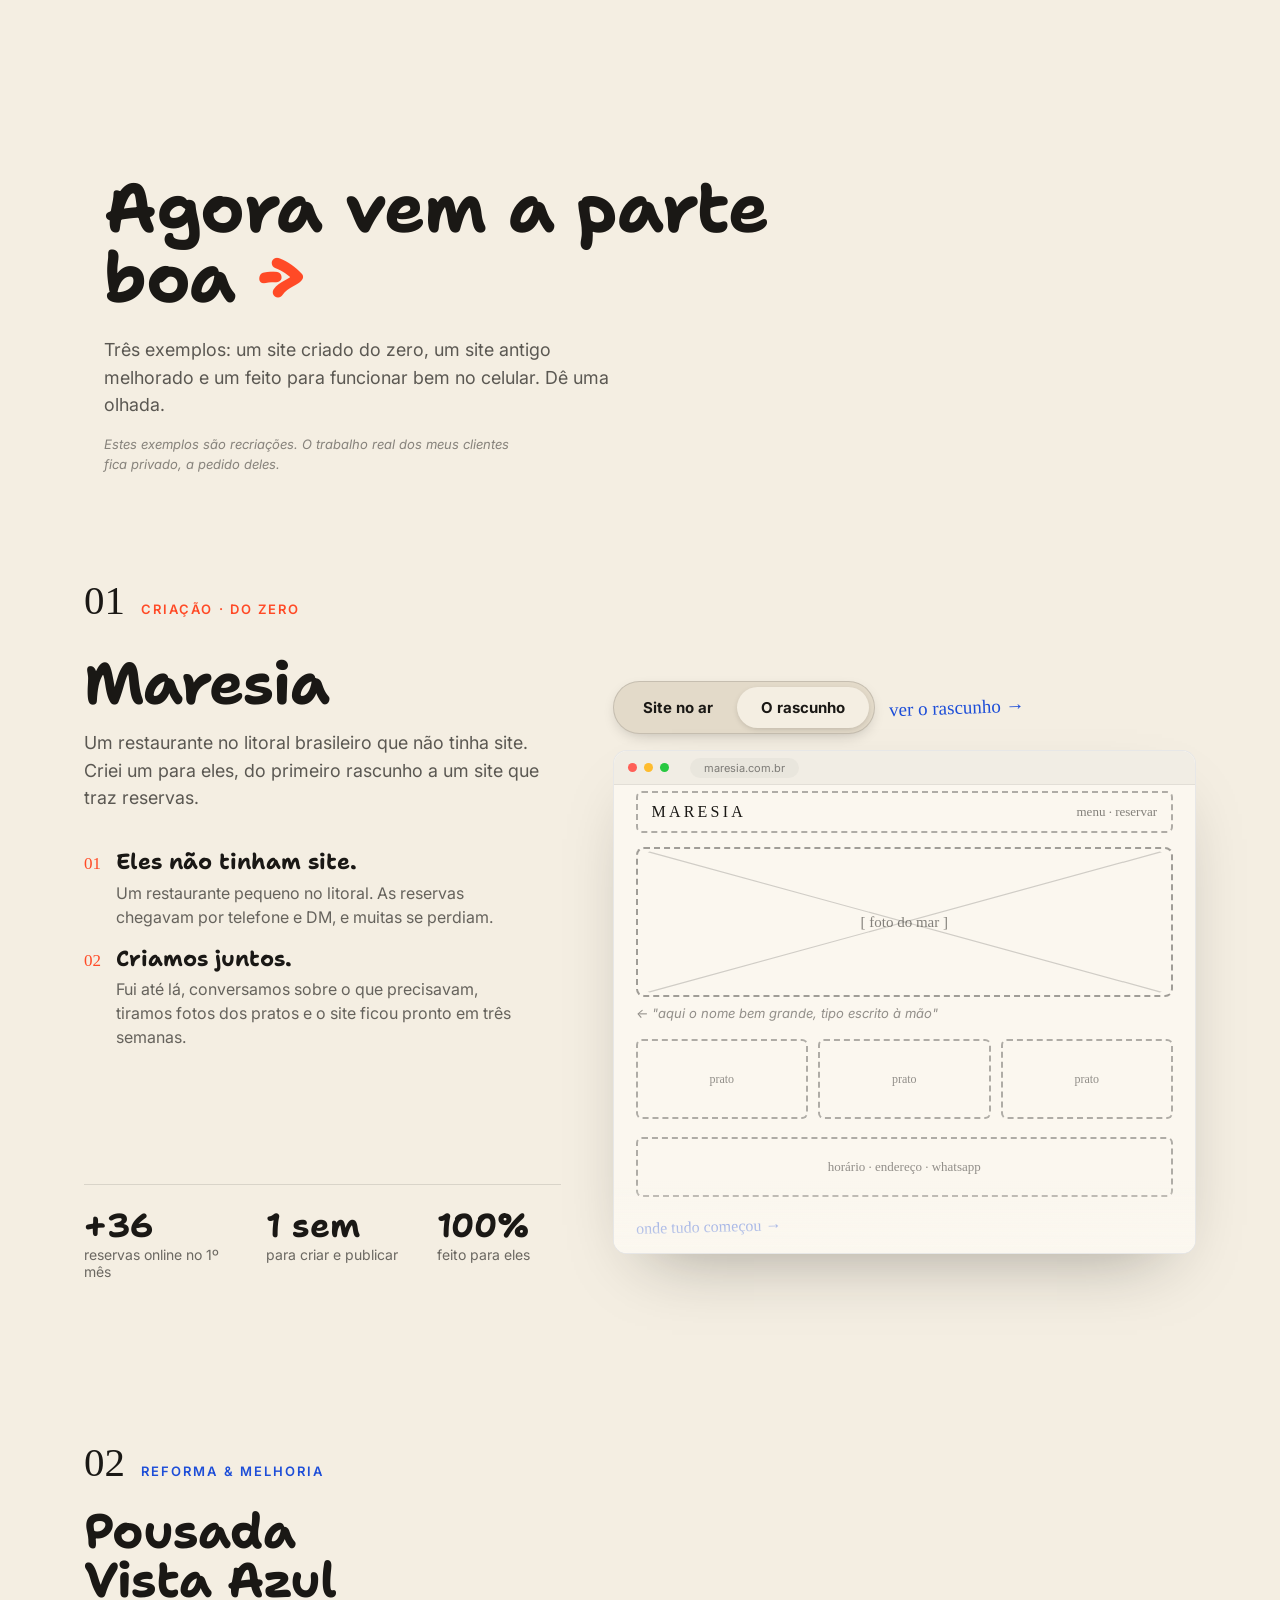
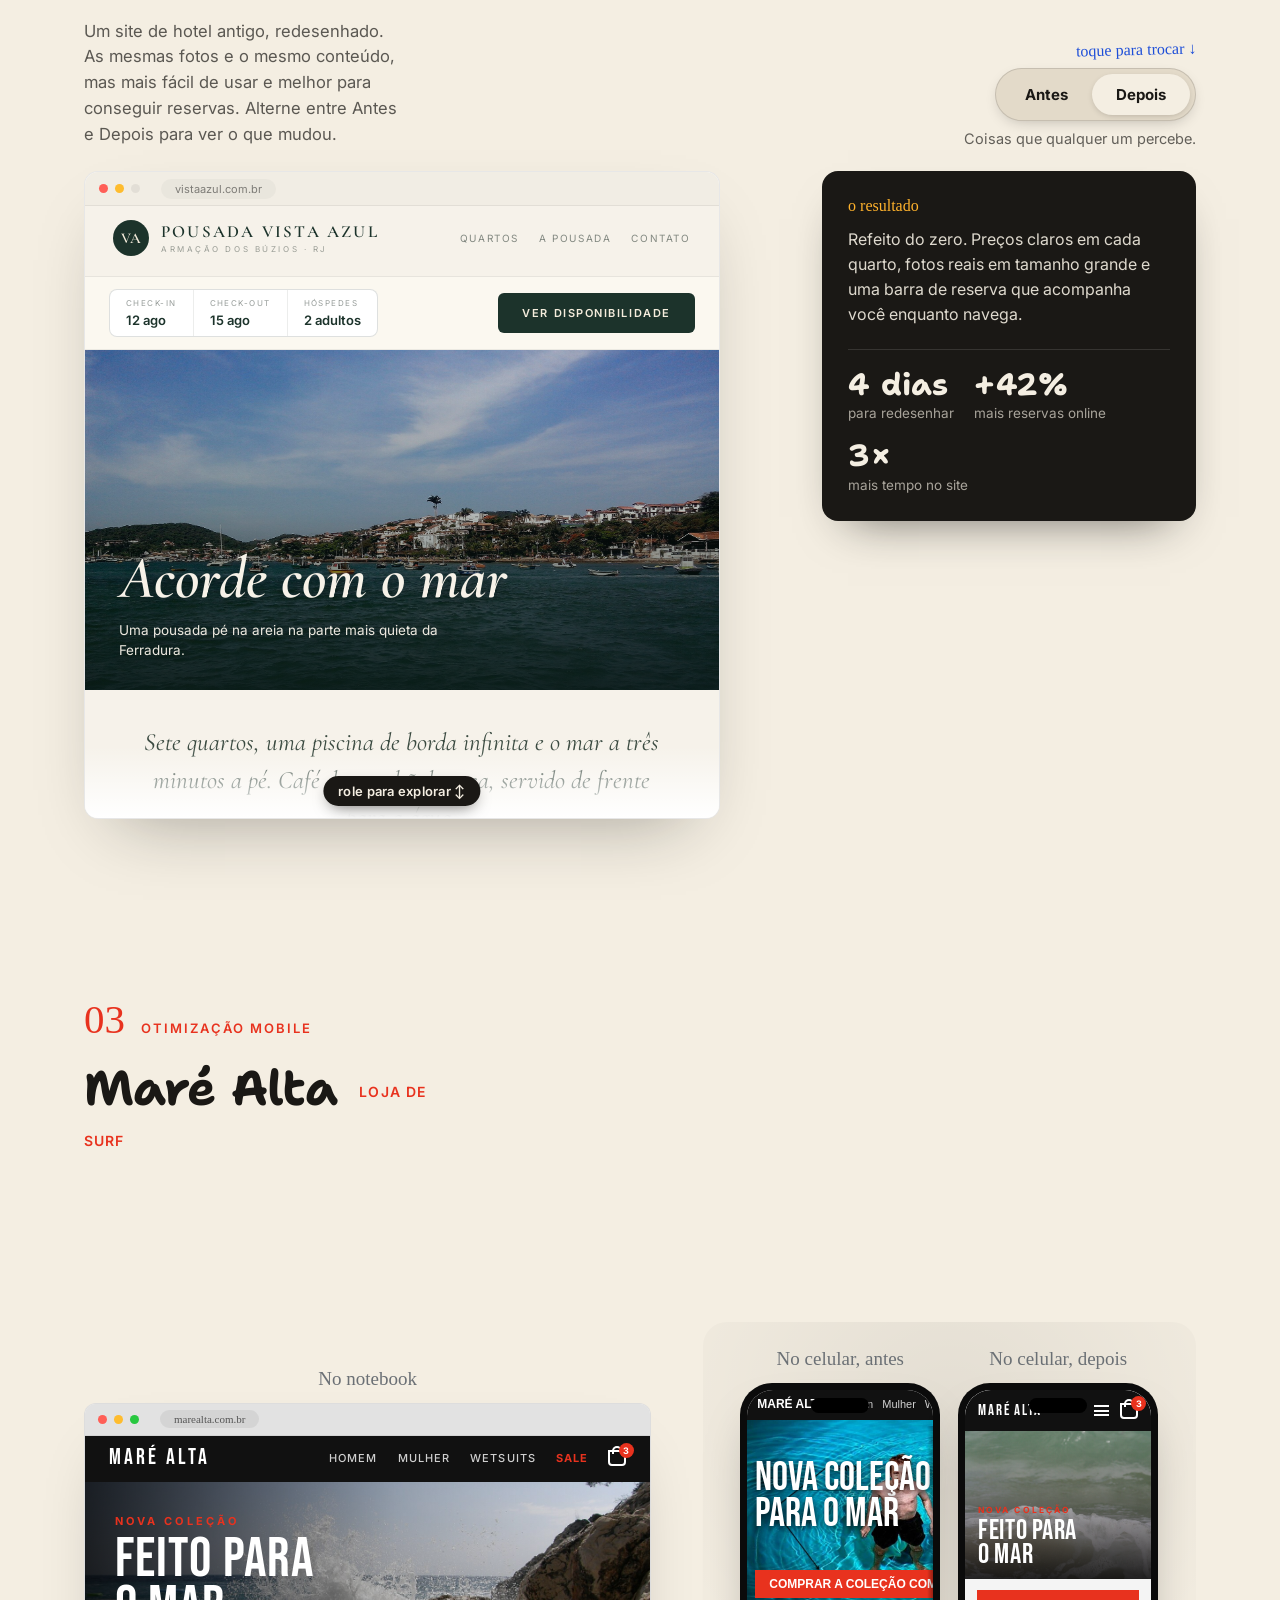
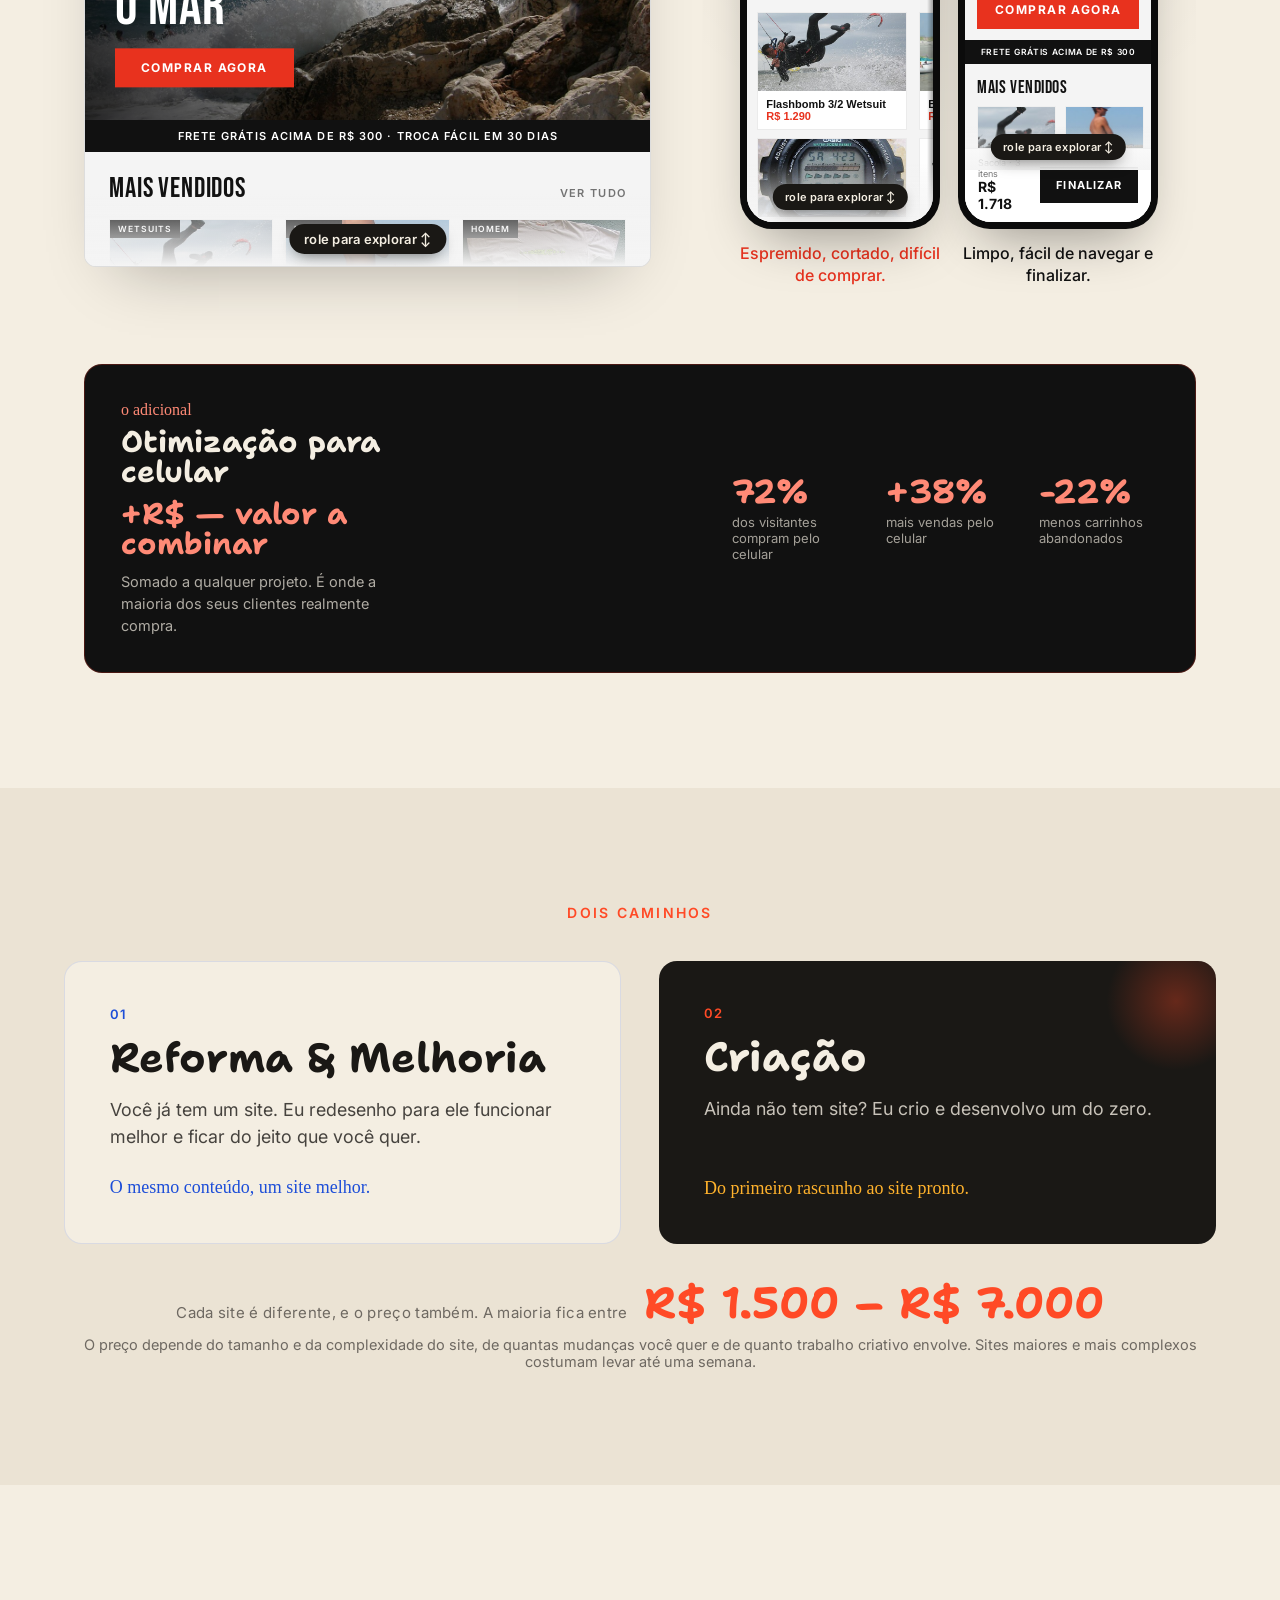
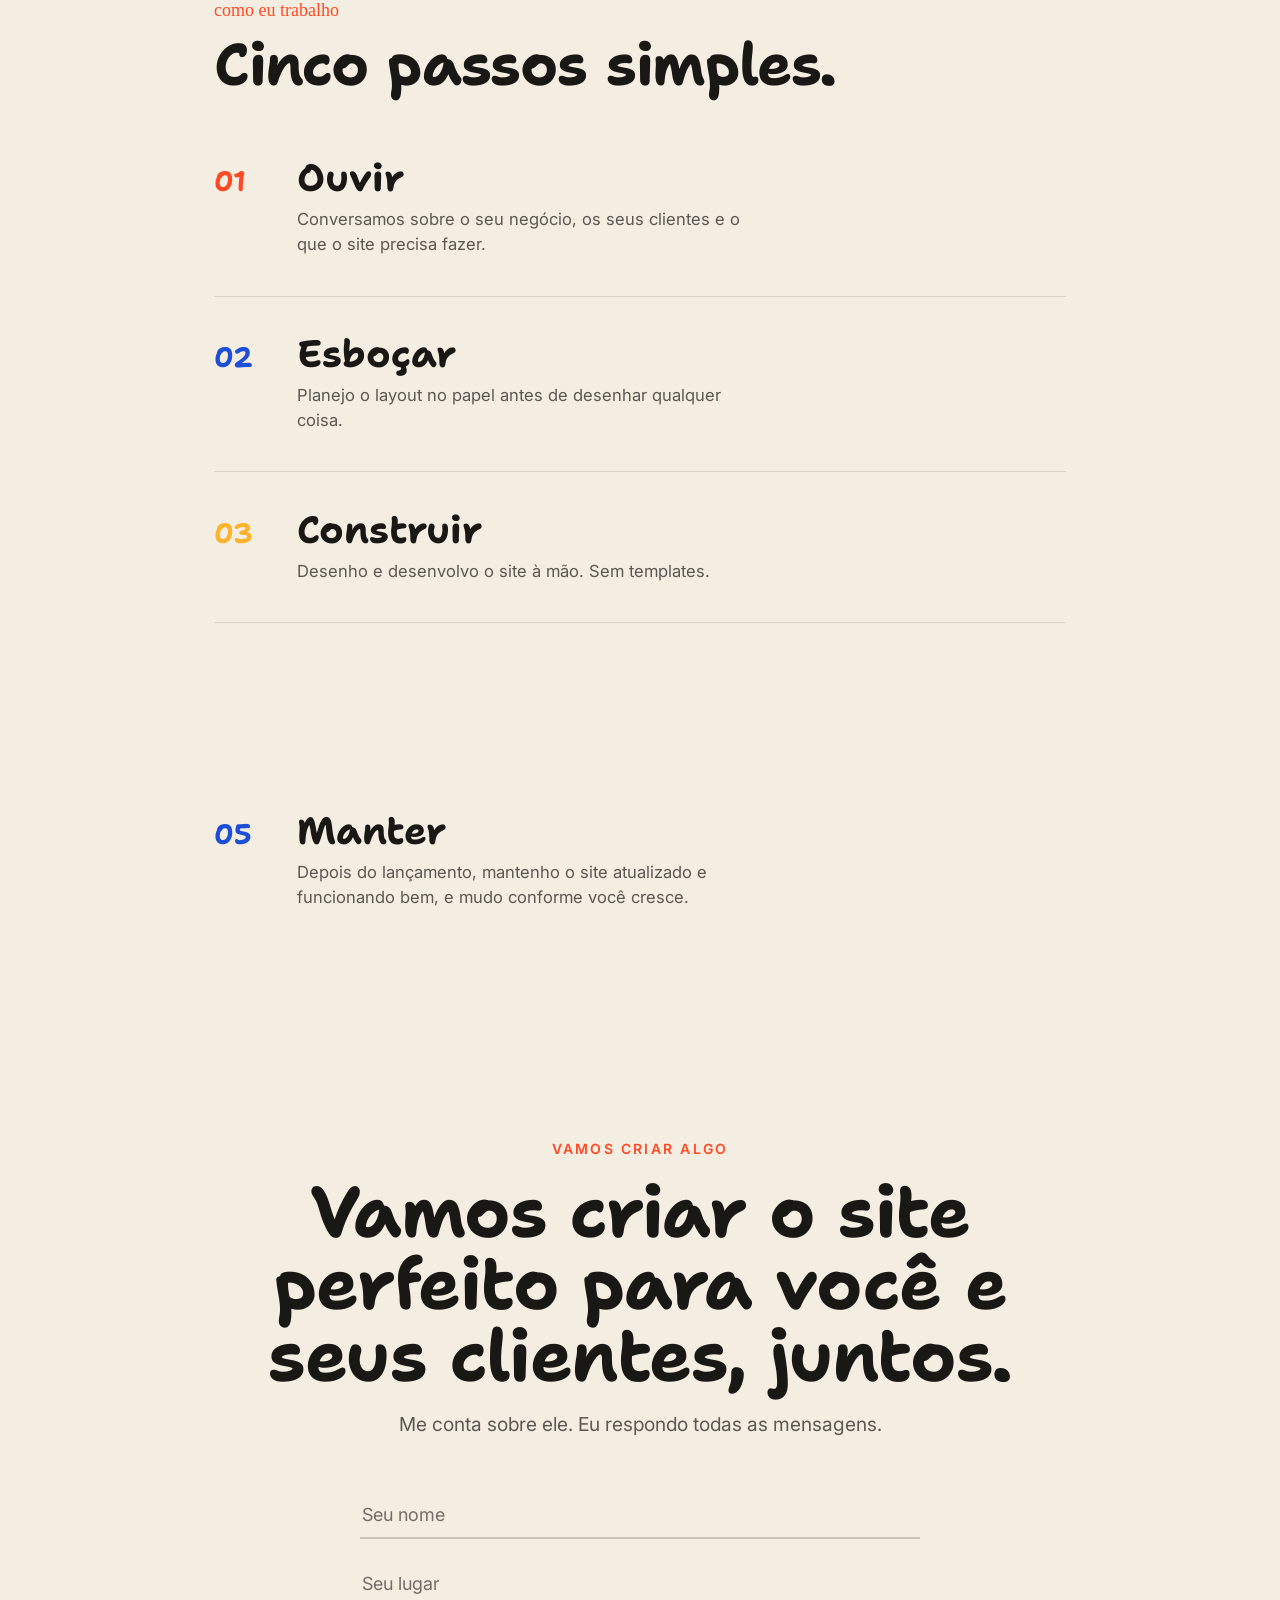
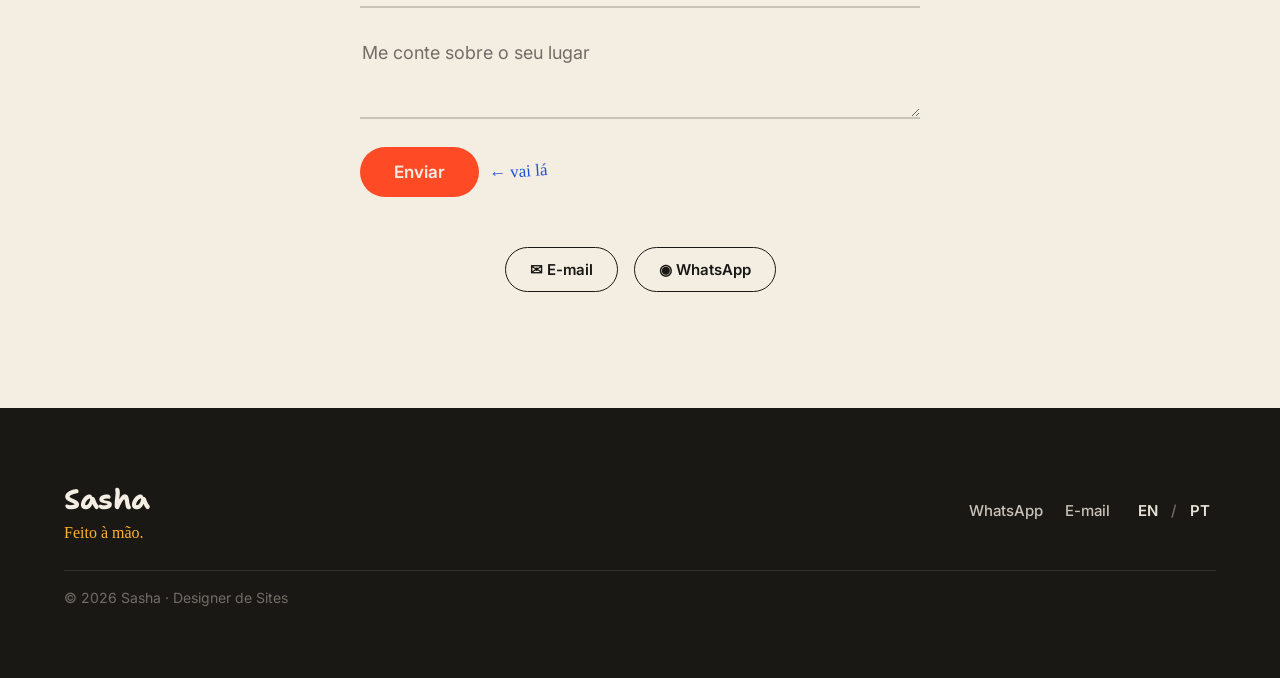
==== commit 33c4baa6: "Fix squished Maresia header on mobile: let it wrap The Maresia mockup header crammed the MARESIA wor" ====
--- a/site/index.html
+++ b/site/index.html
@@ -153,7 +153,7 @@
 
             <div data-view-panel="rest" data-view-value="site">
             <div style="font-family:'Cormorant Garamond',Georgia,serif;color:#23342f">
-              <div style="display:flex;align-items:center;justify-content:space-between;padding:16px 22px;border-bottom:1px solid #23342f14">
+              <div style="display:flex;align-items:center;justify-content:space-between;flex-wrap:wrap;row-gap:8px;padding:16px 22px;border-bottom:1px solid #23342f14">
                 <span style="font-weight:600;font-size:20px;letter-spacing:.34em">MARESIA</span>
                 <div style="display:flex;align-items:center;gap:18px;font-family:'General Sans','Inter',sans-serif;font-size:12px;letter-spacing:.06em;color:#23342fbb"><span>Menu</span><span>A Casa</span><span>Contato</span><span style="font-family:'General Sans','Inter',sans-serif;font-weight:600;font-size:12px;color:#fff;background:#c4622d;padding:8px 16px;border-radius:2px;letter-spacing:.04em">Reservar</span></div>
               </div>
--- a/site/assets/css/style.css
+++ b/site/assets/css/style.css
@@ -21,6 +21,11 @@
 /* Let grid children shrink to their track instead of their content's natural
    width — otherwise the case-study mockups overflow and get clipped on phones. */
 [data-herogrid] > *, [data-servgrid] > *, [data-casegrid] > *, [data-boardgrid] > * { min-width: 0; }
+
+/* When a mockup is scaled down for mobile (main.js adds .mockup-scaled), its
+   internal desktop layouts get cramped. Reflow them to single-column so the
+   content stays uniform and readable, like a real responsive site. */
+.mockup-scaled [data-dishgrid] { grid-template-columns: 1fr !important; }
 
 /* ---- Mobile menu (hamburger) ---- */
 .nav-burger{ display:none; }              /* hidden on desktop; the section links show instead */
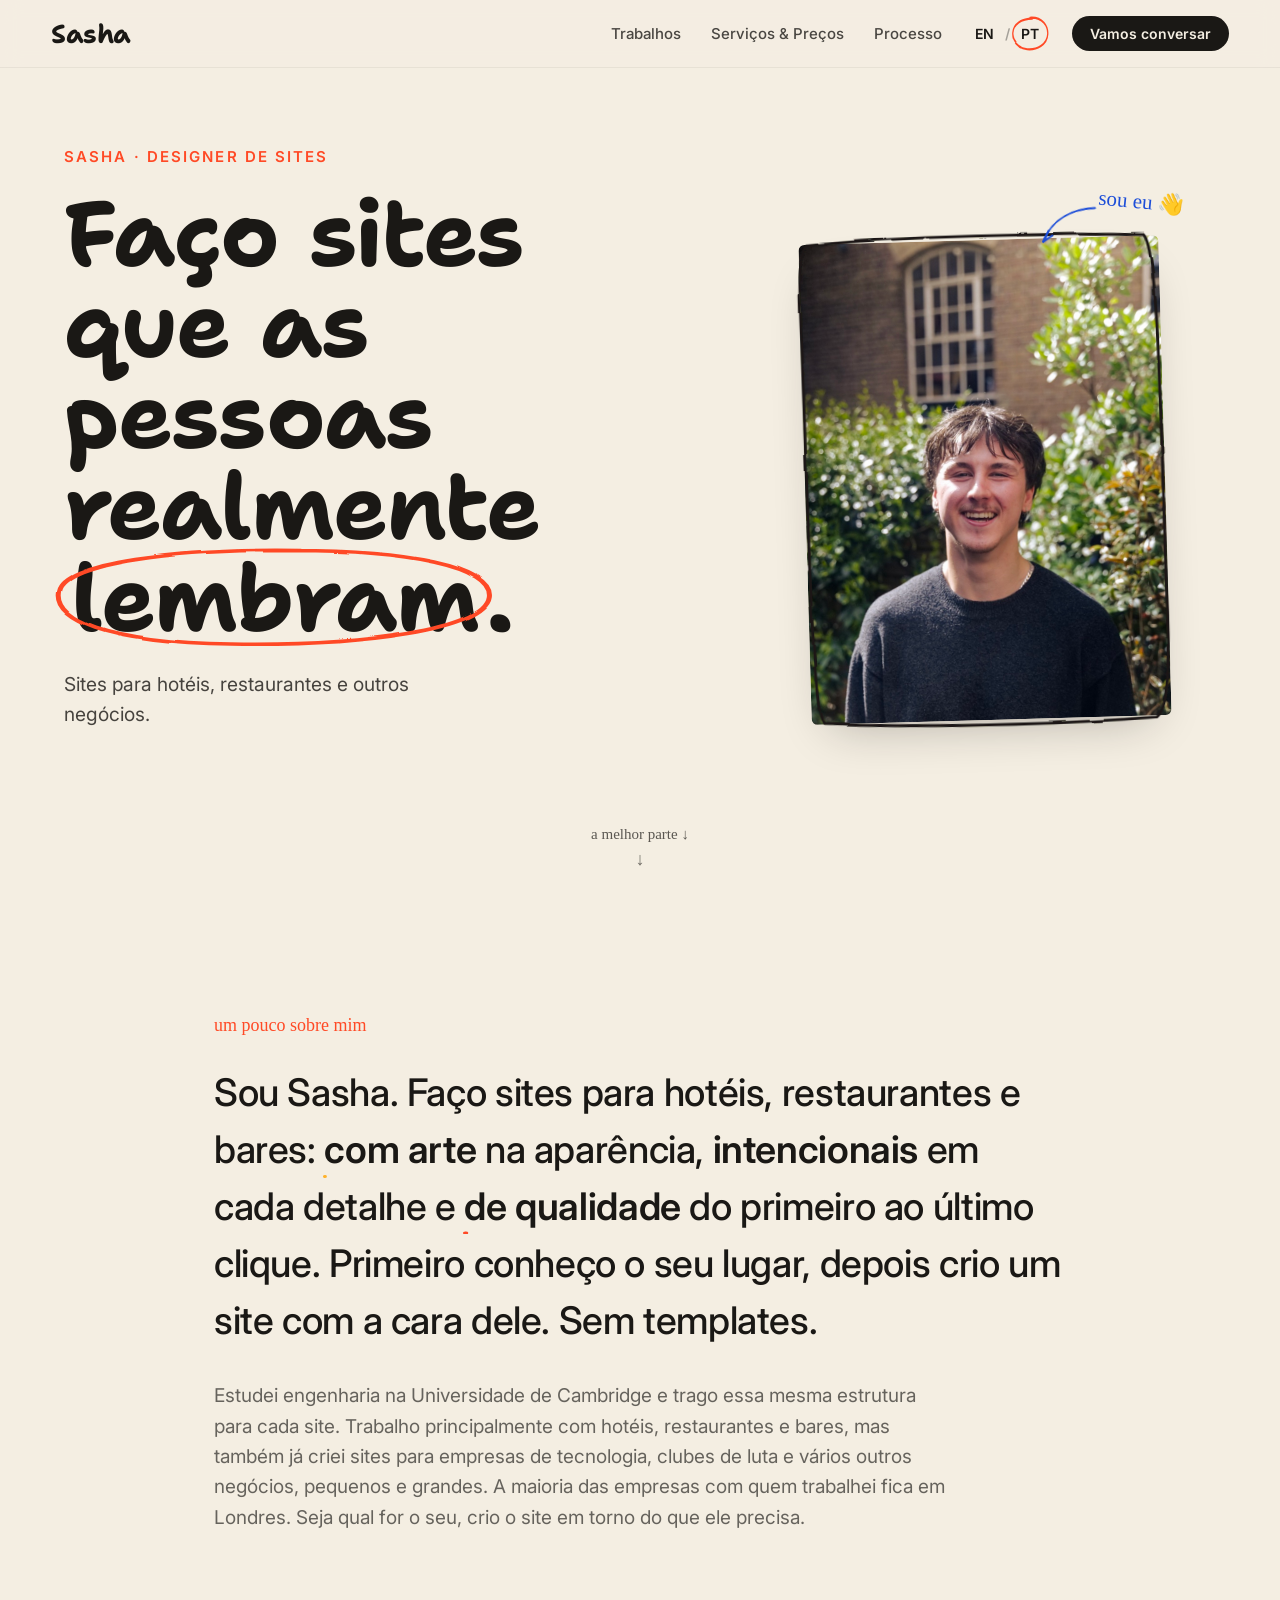
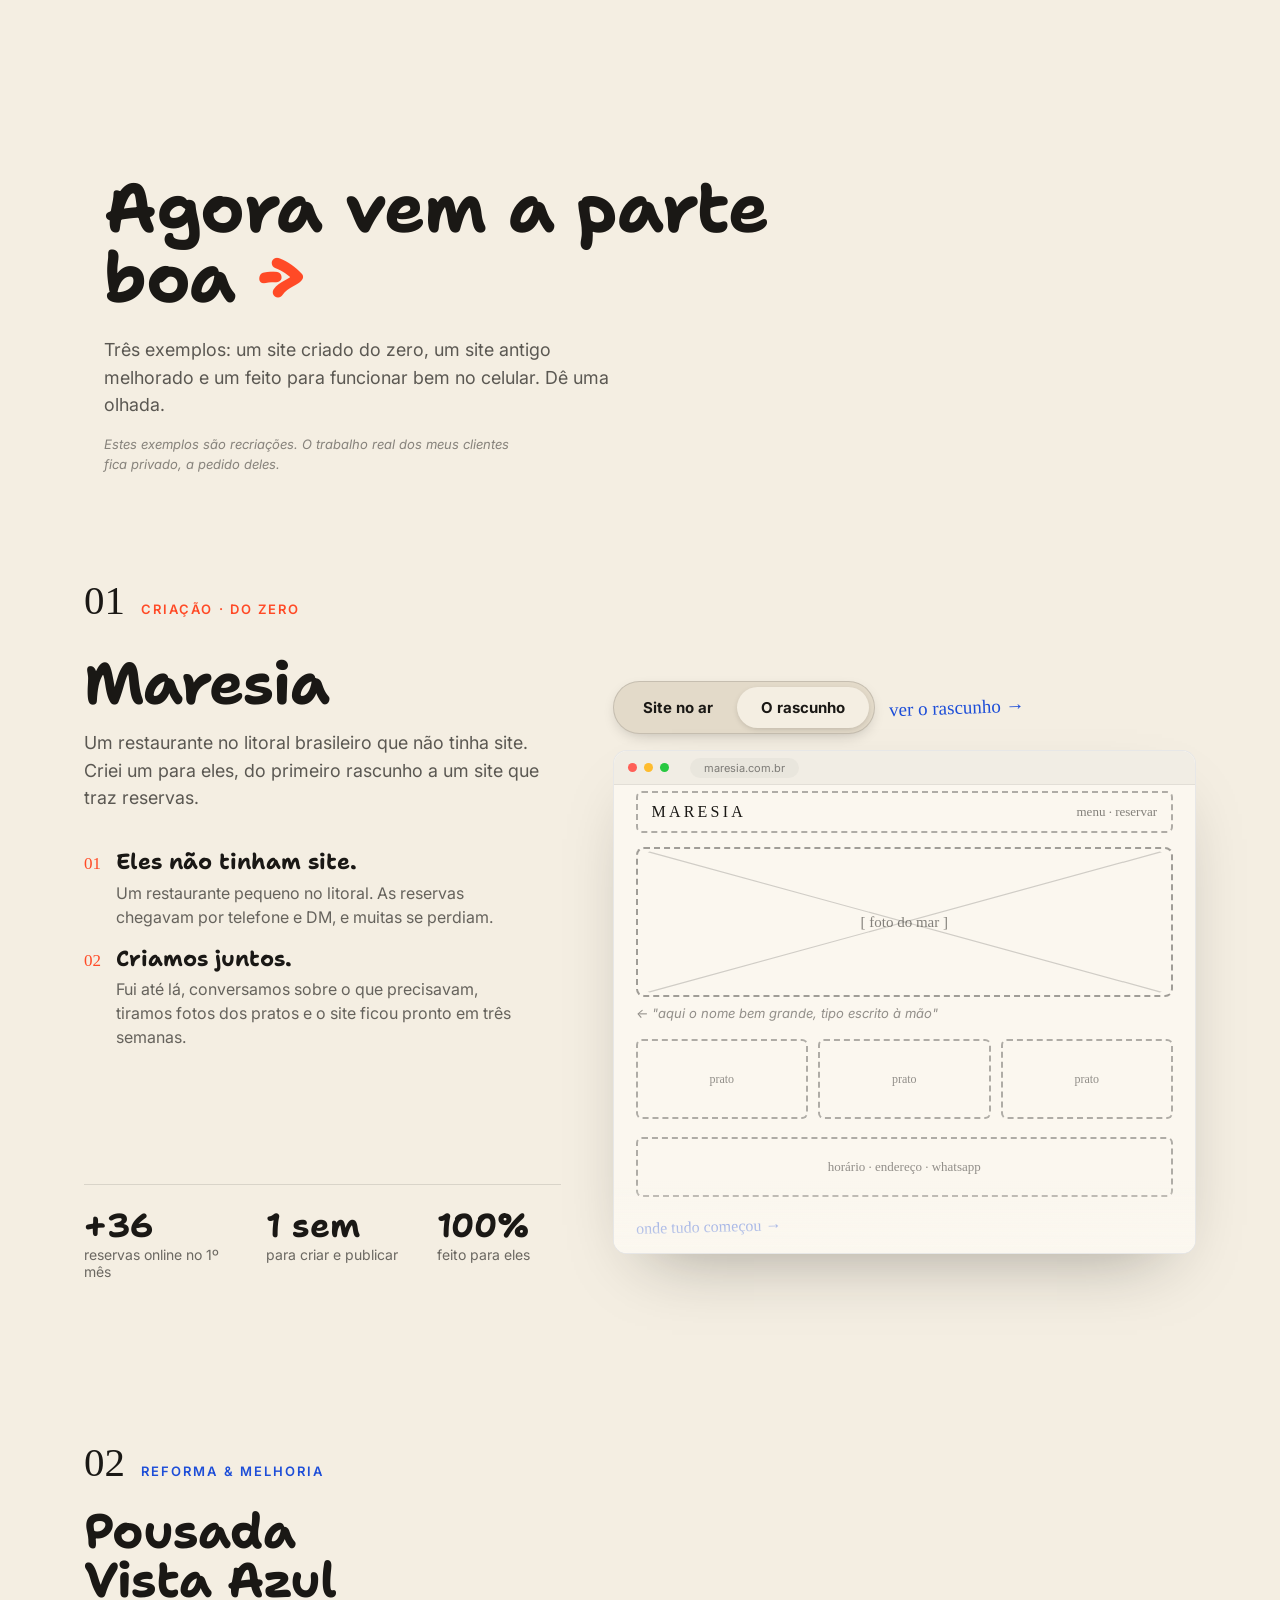
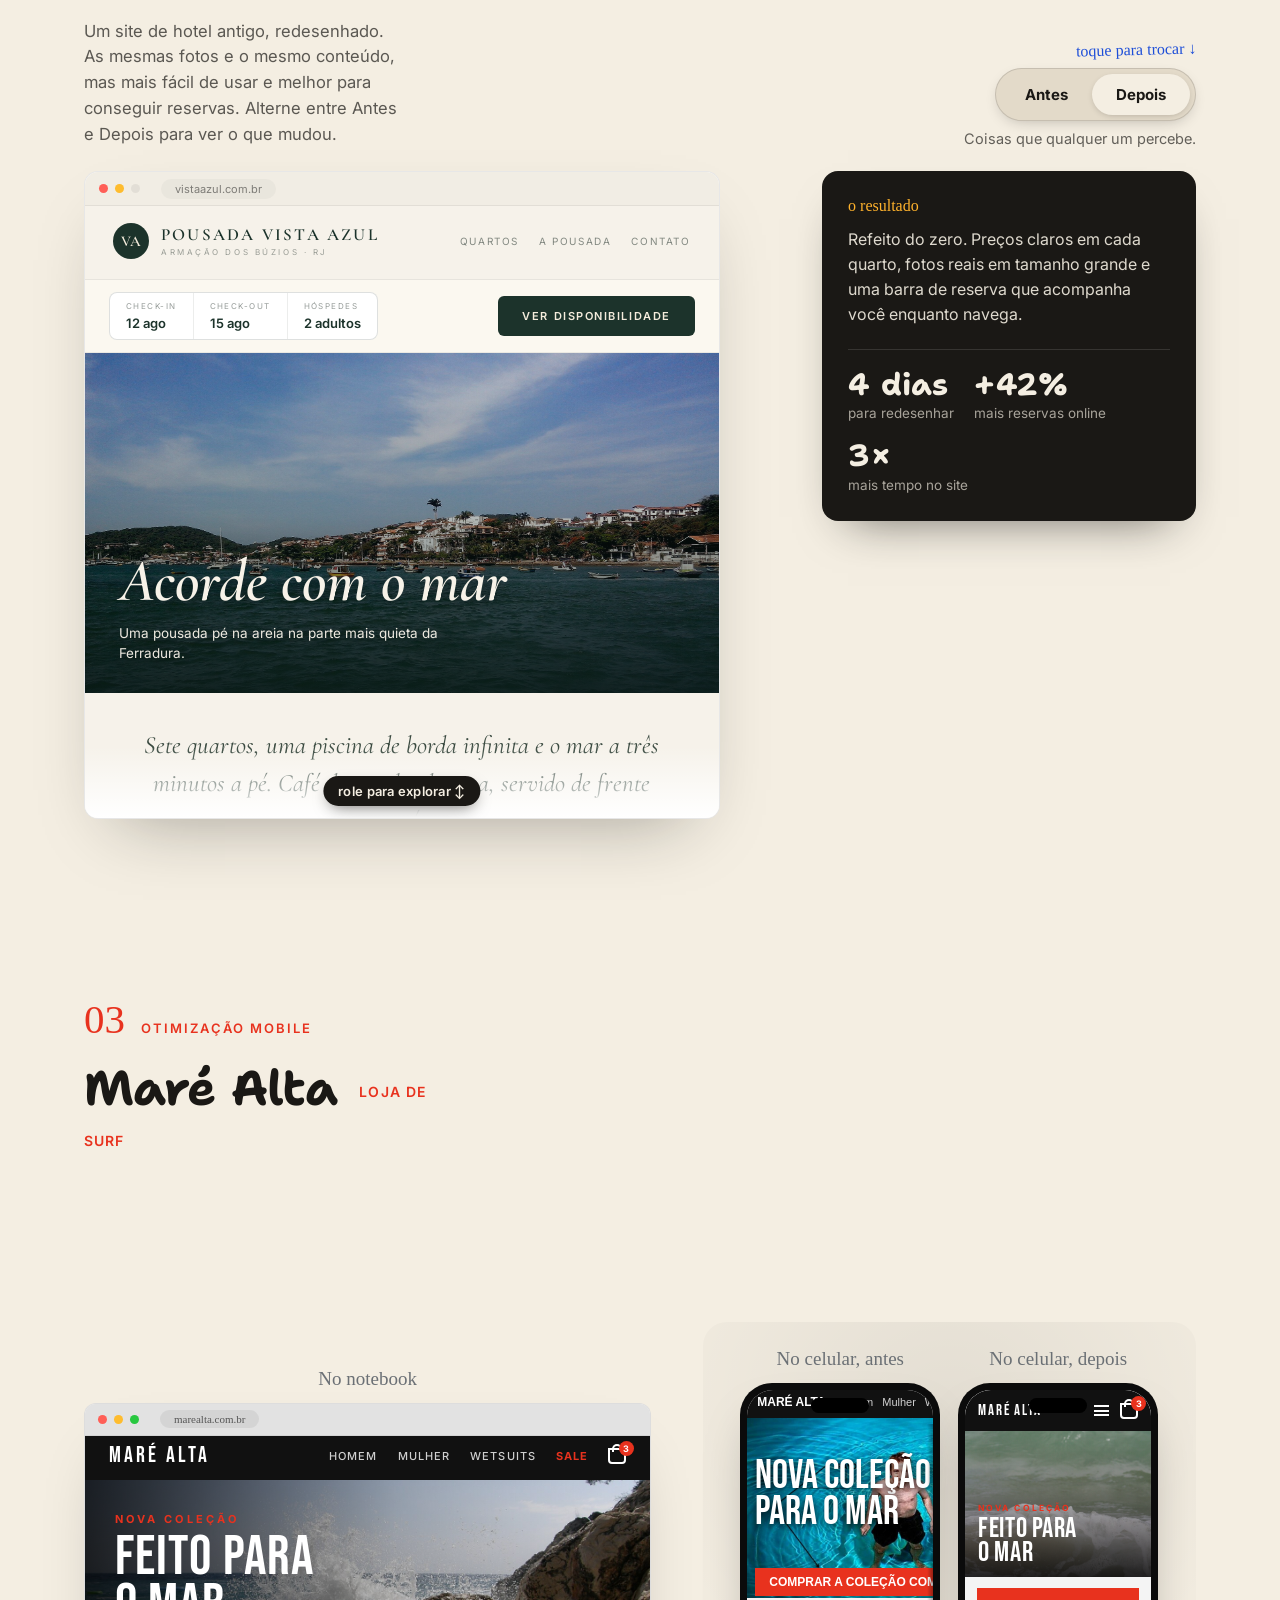
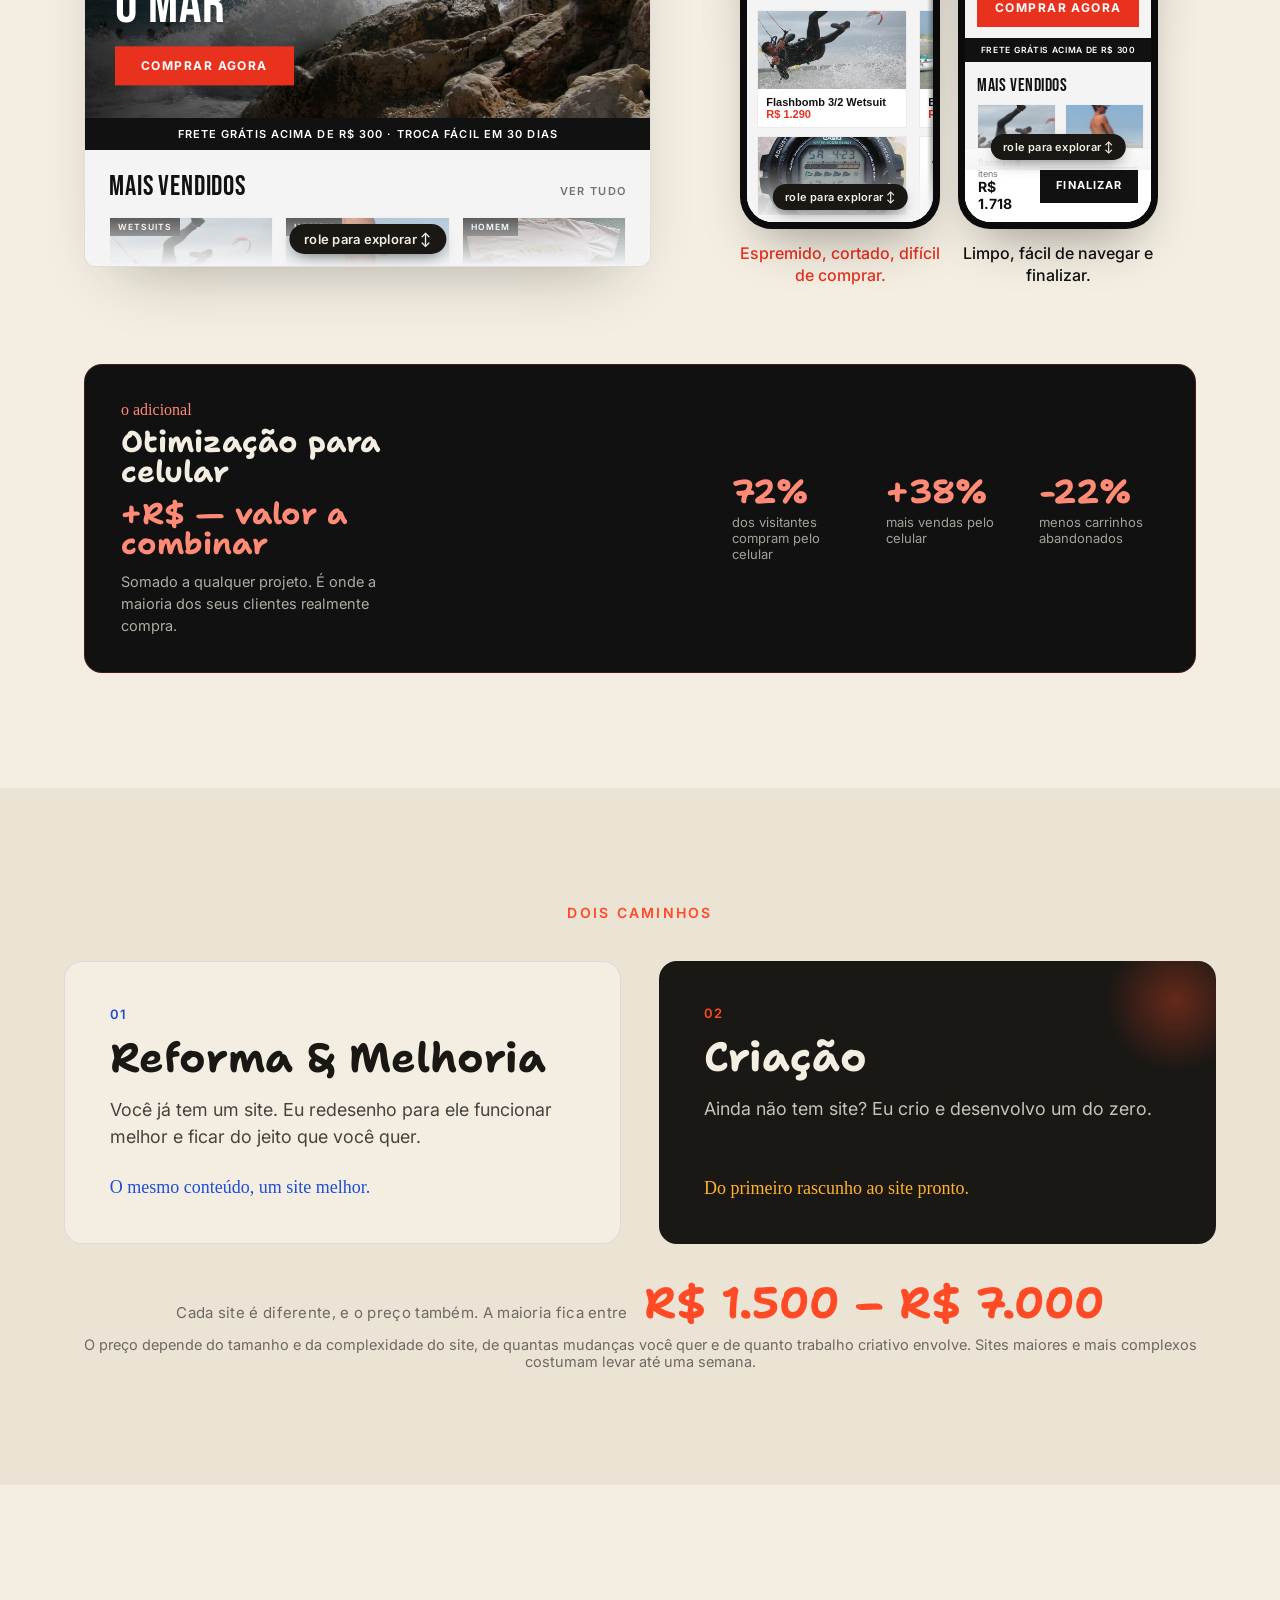
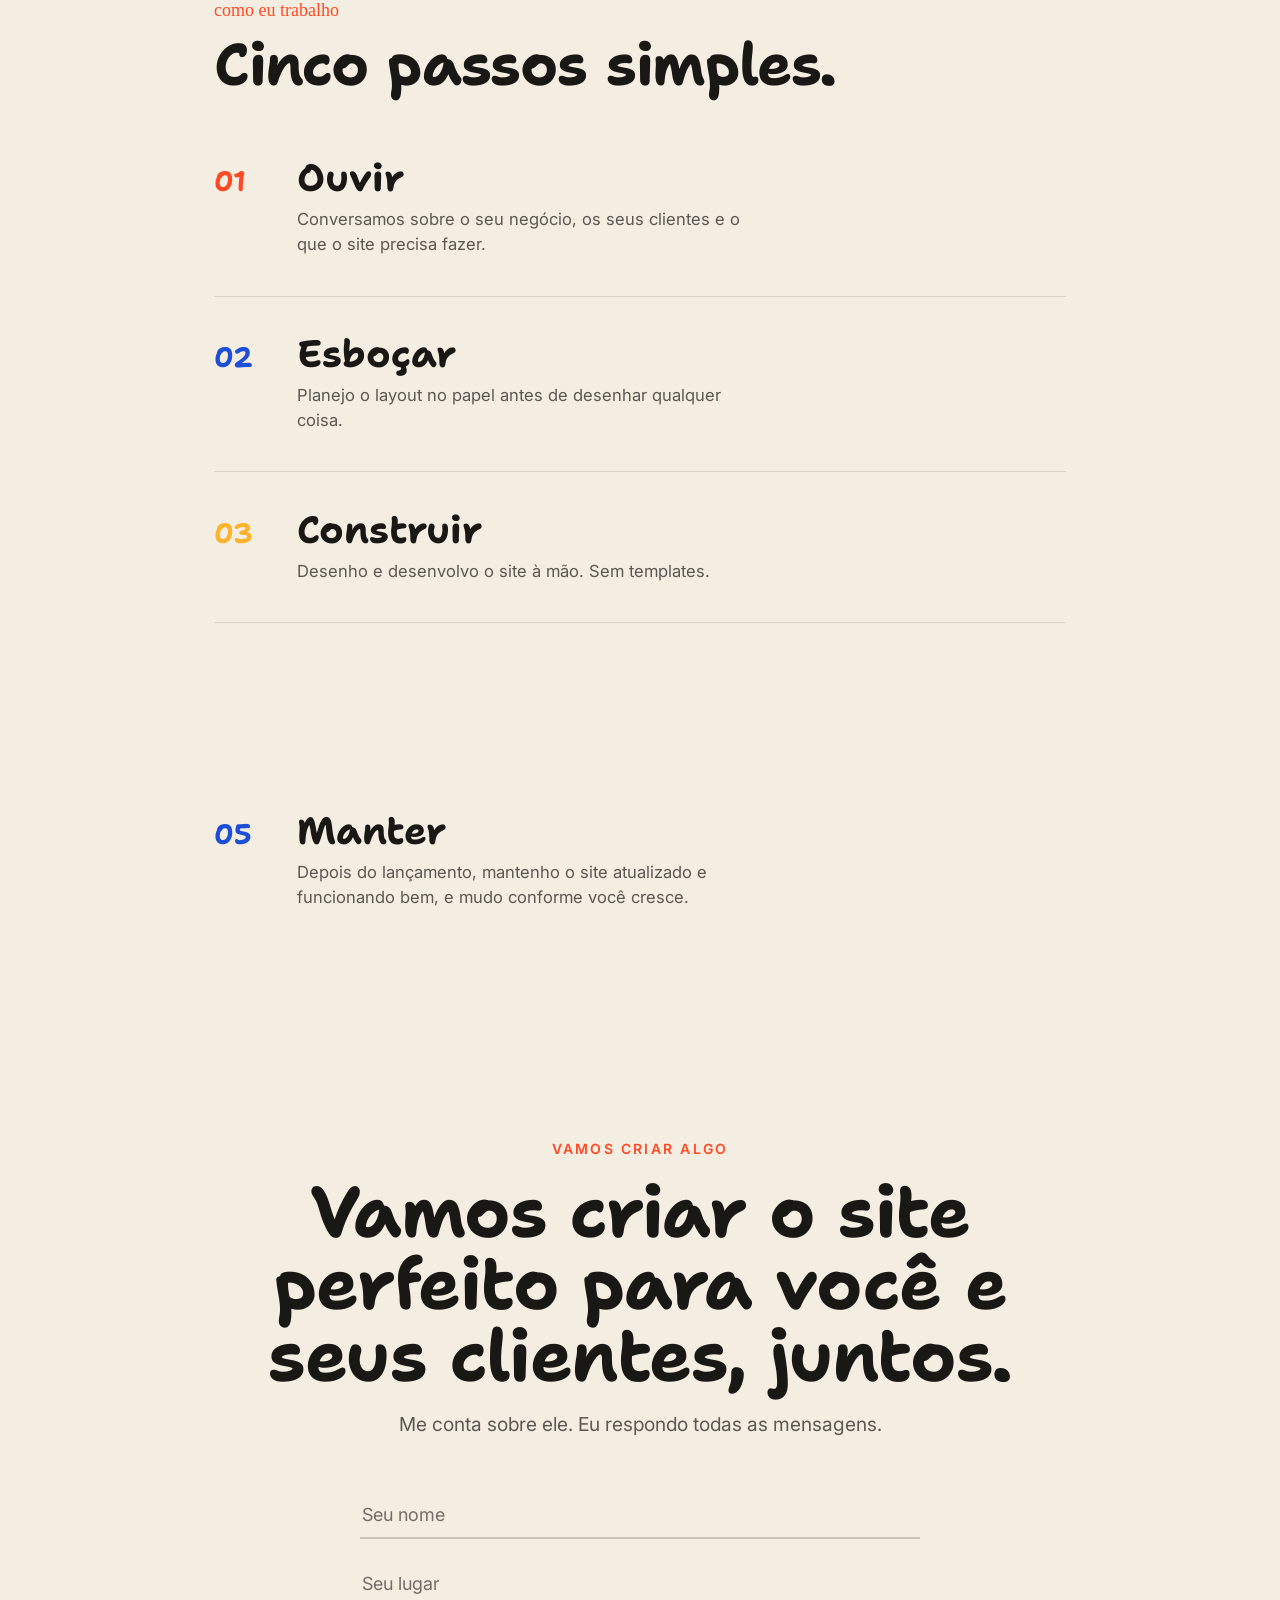
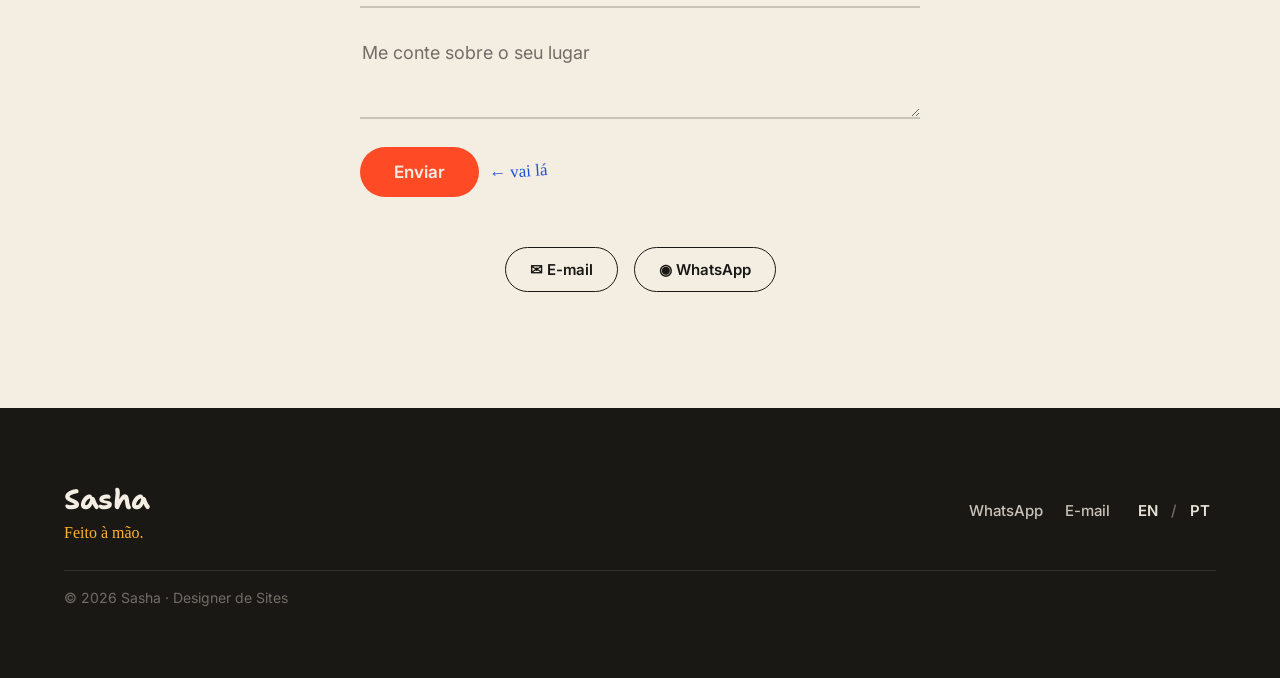
==== commit dec51132: "Fix hotel booking button looking out of place on mobile When the booking bar wrapped on mobile, the " ====
--- a/site/index.html
+++ b/site/index.html
@@ -314,7 +314,7 @@
                   <div style="width:1px;align-self:stretch;background:#25332b16"></div>
                   <div style="padding:8px 16px;display:flex;flex-direction:column;gap:4px"><span style="font-size:8px;letter-spacing:.18em;color:#25332b7a">HÓSPEDES</span><span style="font-size:13px;font-weight:600;color:#1c332b;white-space:nowrap">2 adultos</span></div>
                 </div>
-                <span style="margin-left:auto;font-weight:600;font-size:11px;letter-spacing:.14em;text-transform:uppercase;color:#f4ecdc;background:#1c332b;padding:13px 24px;border-radius:6px;white-space:nowrap">Ver disponibilidade</span>
+                <span data-availbtn style="margin-left:auto;font-weight:600;font-size:11px;letter-spacing:.14em;text-transform:uppercase;color:#f4ecdc;background:#1c332b;padding:13px 24px;border-radius:6px;white-space:nowrap">Ver disponibilidade</span>
               </div>
               <div data-kenburns style="position:relative;height:340px;background:#12242a center/cover no-repeat;background-color:#2a1550;background-image:url('assets/img/buzios-hero.jpg');display:flex;align-items:flex-end;justify-content:flex-start;text-align:left">
                 <div style="position:absolute;inset:0;background:linear-gradient(0deg,rgba(10,26,24,0.86) 0%,rgba(10,26,24,0.3) 52%,rgba(10,26,24,0.05) 100%)"></div>
--- a/site/assets/css/style.css
+++ b/site/assets/css/style.css
@@ -26,6 +26,9 @@
    internal desktop layouts get cramped. Reflow them to single-column so the
    content stays uniform and readable, like a real responsive site. */
 .mockup-scaled [data-dishgrid] { grid-template-columns: 1fr !important; }
+/* When the hotel booking bar wraps on mobile, make its button a full-width CTA
+   below the dates instead of floating right on its own line. */
+.mockup-scaled [data-availbtn] { flex: 1 1 100%; margin-left: 0 !important; text-align: center; }
 
 /* ---- Mobile menu (hamburger) ---- */
 .nav-burger{ display:none; }              /* hidden on desktop; the section links show instead */
